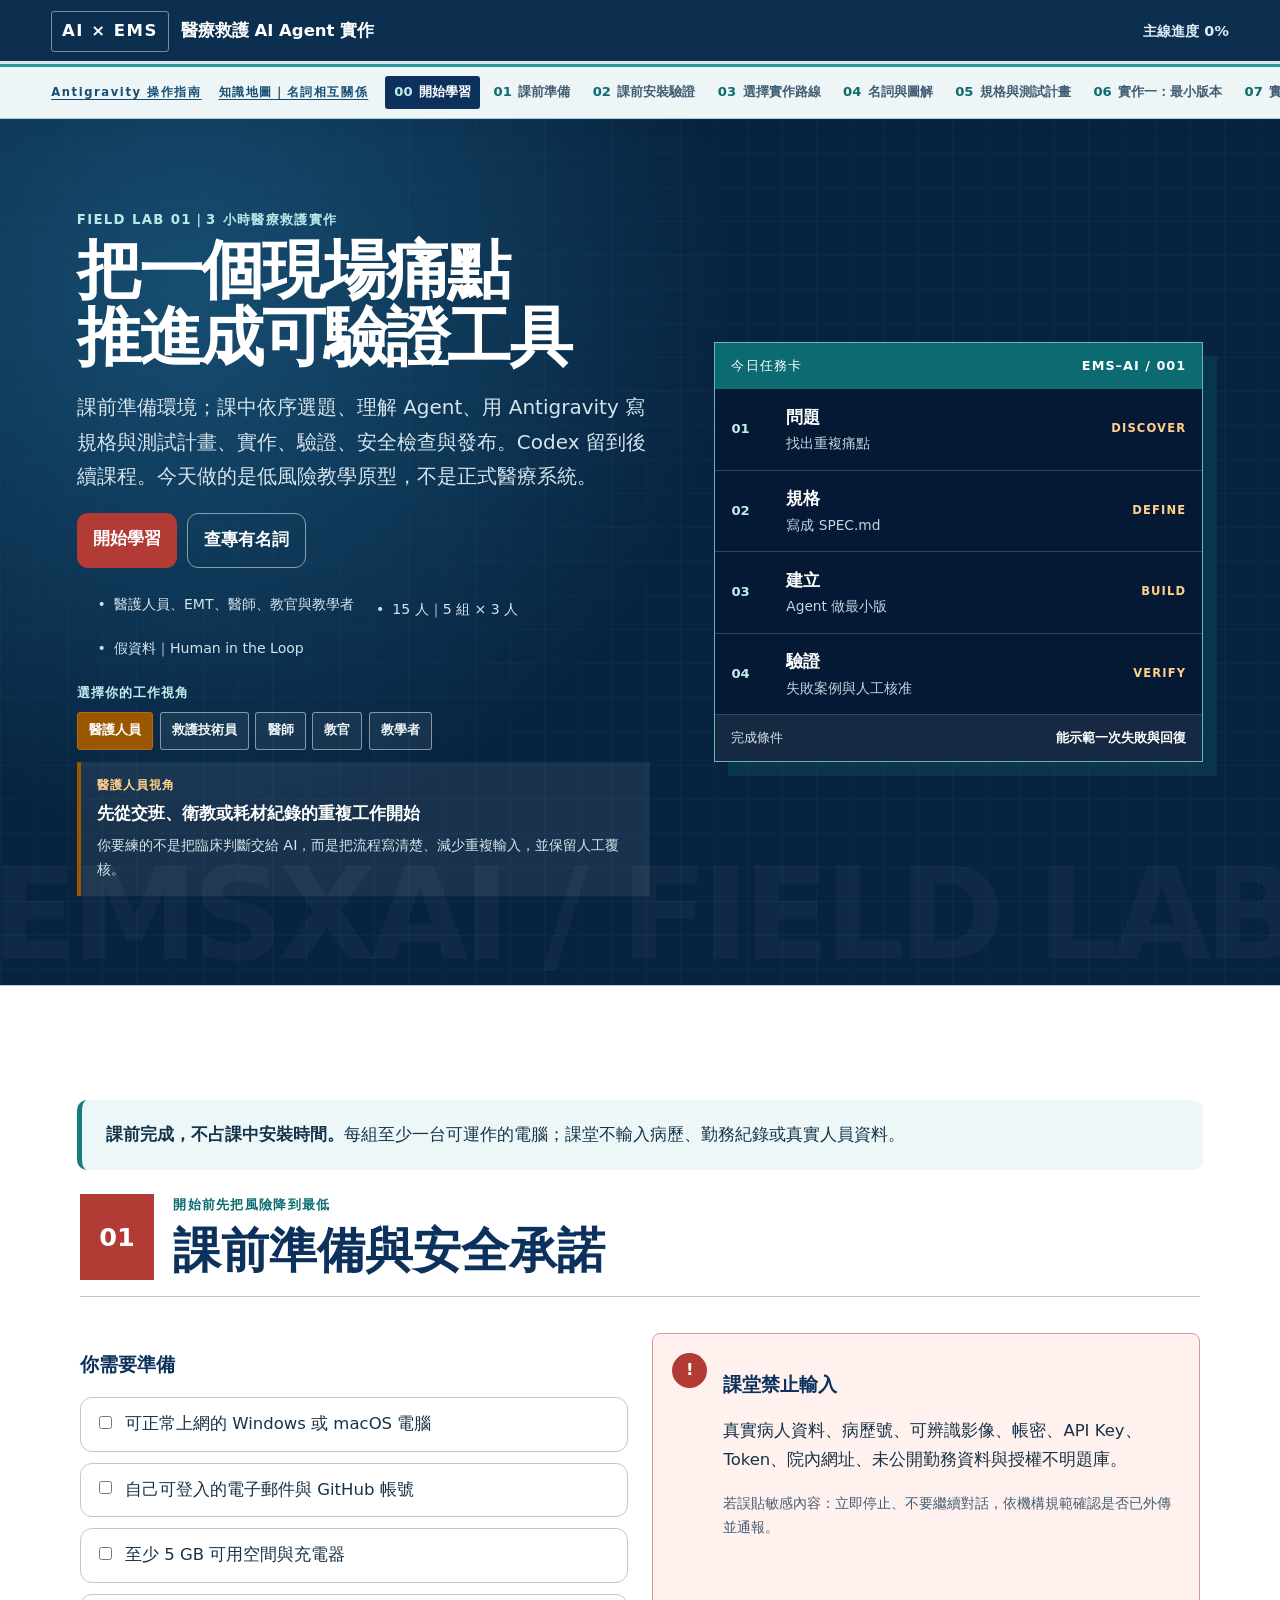
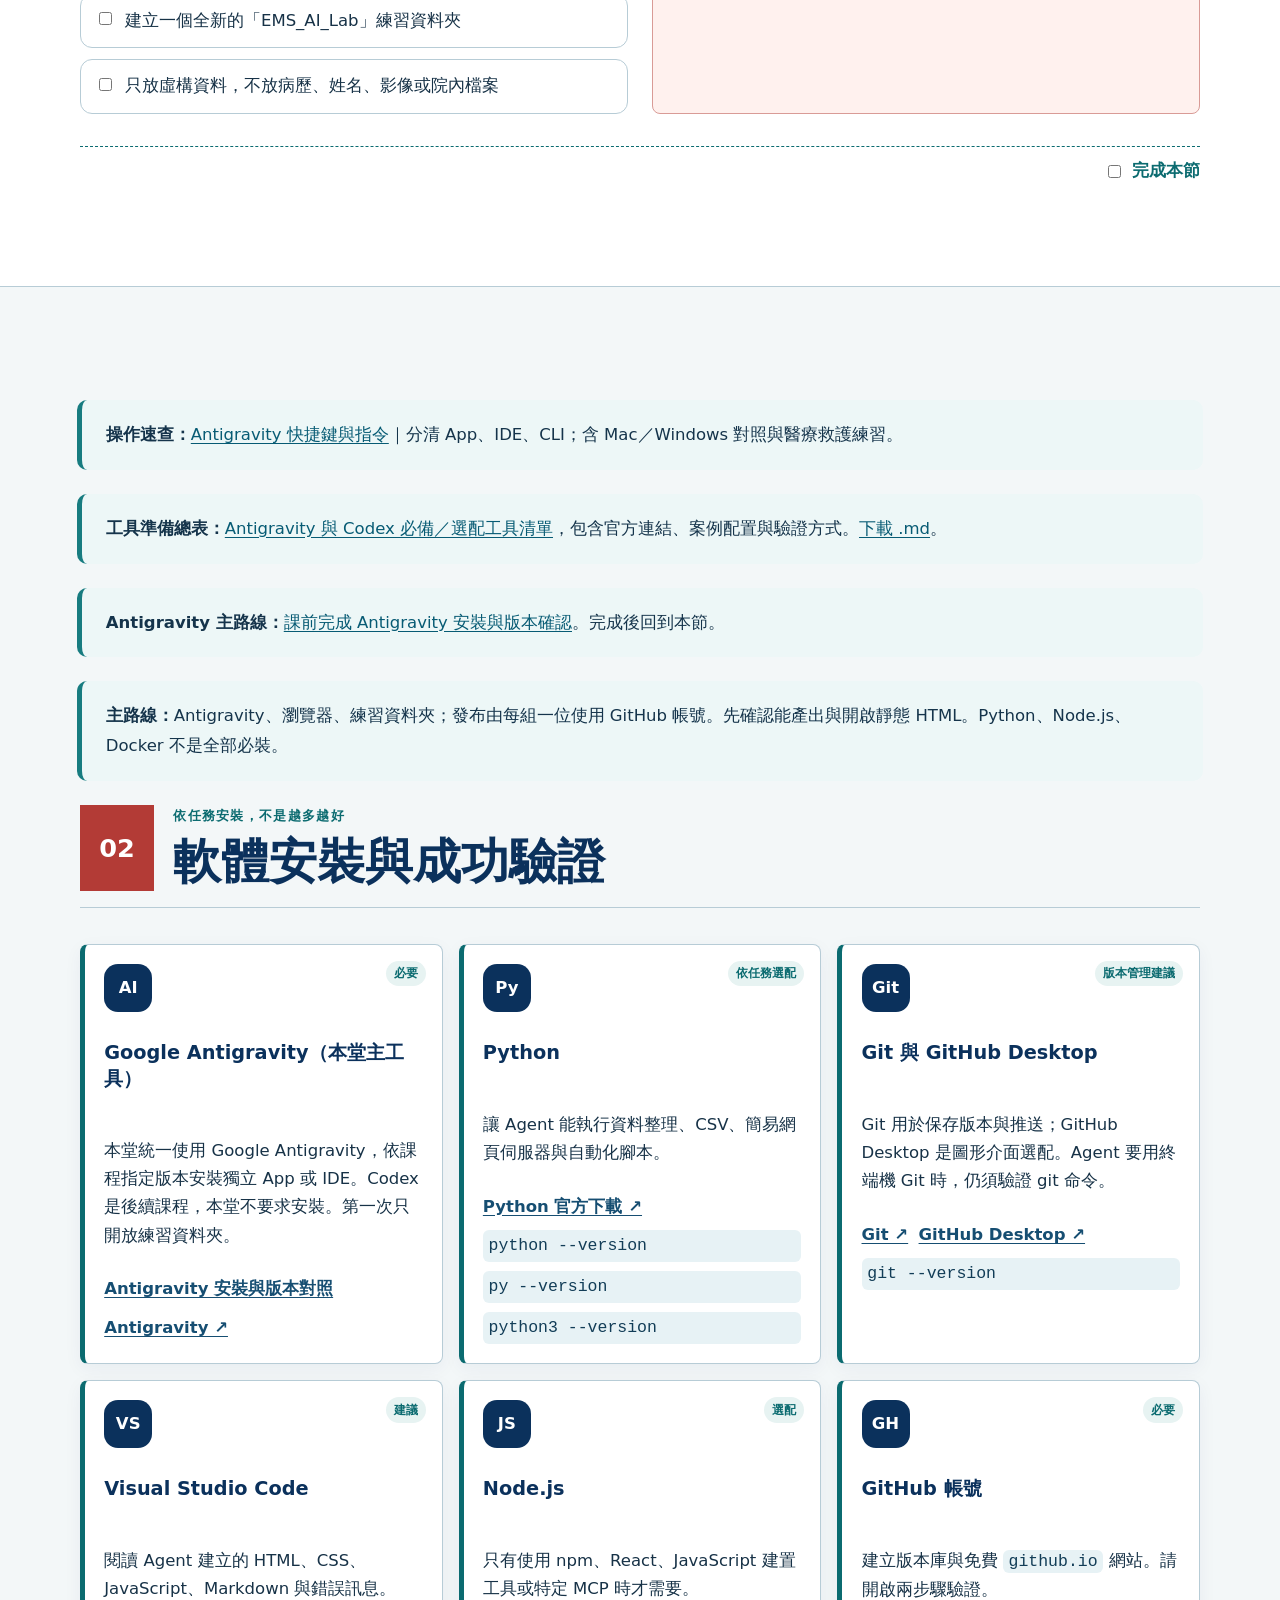
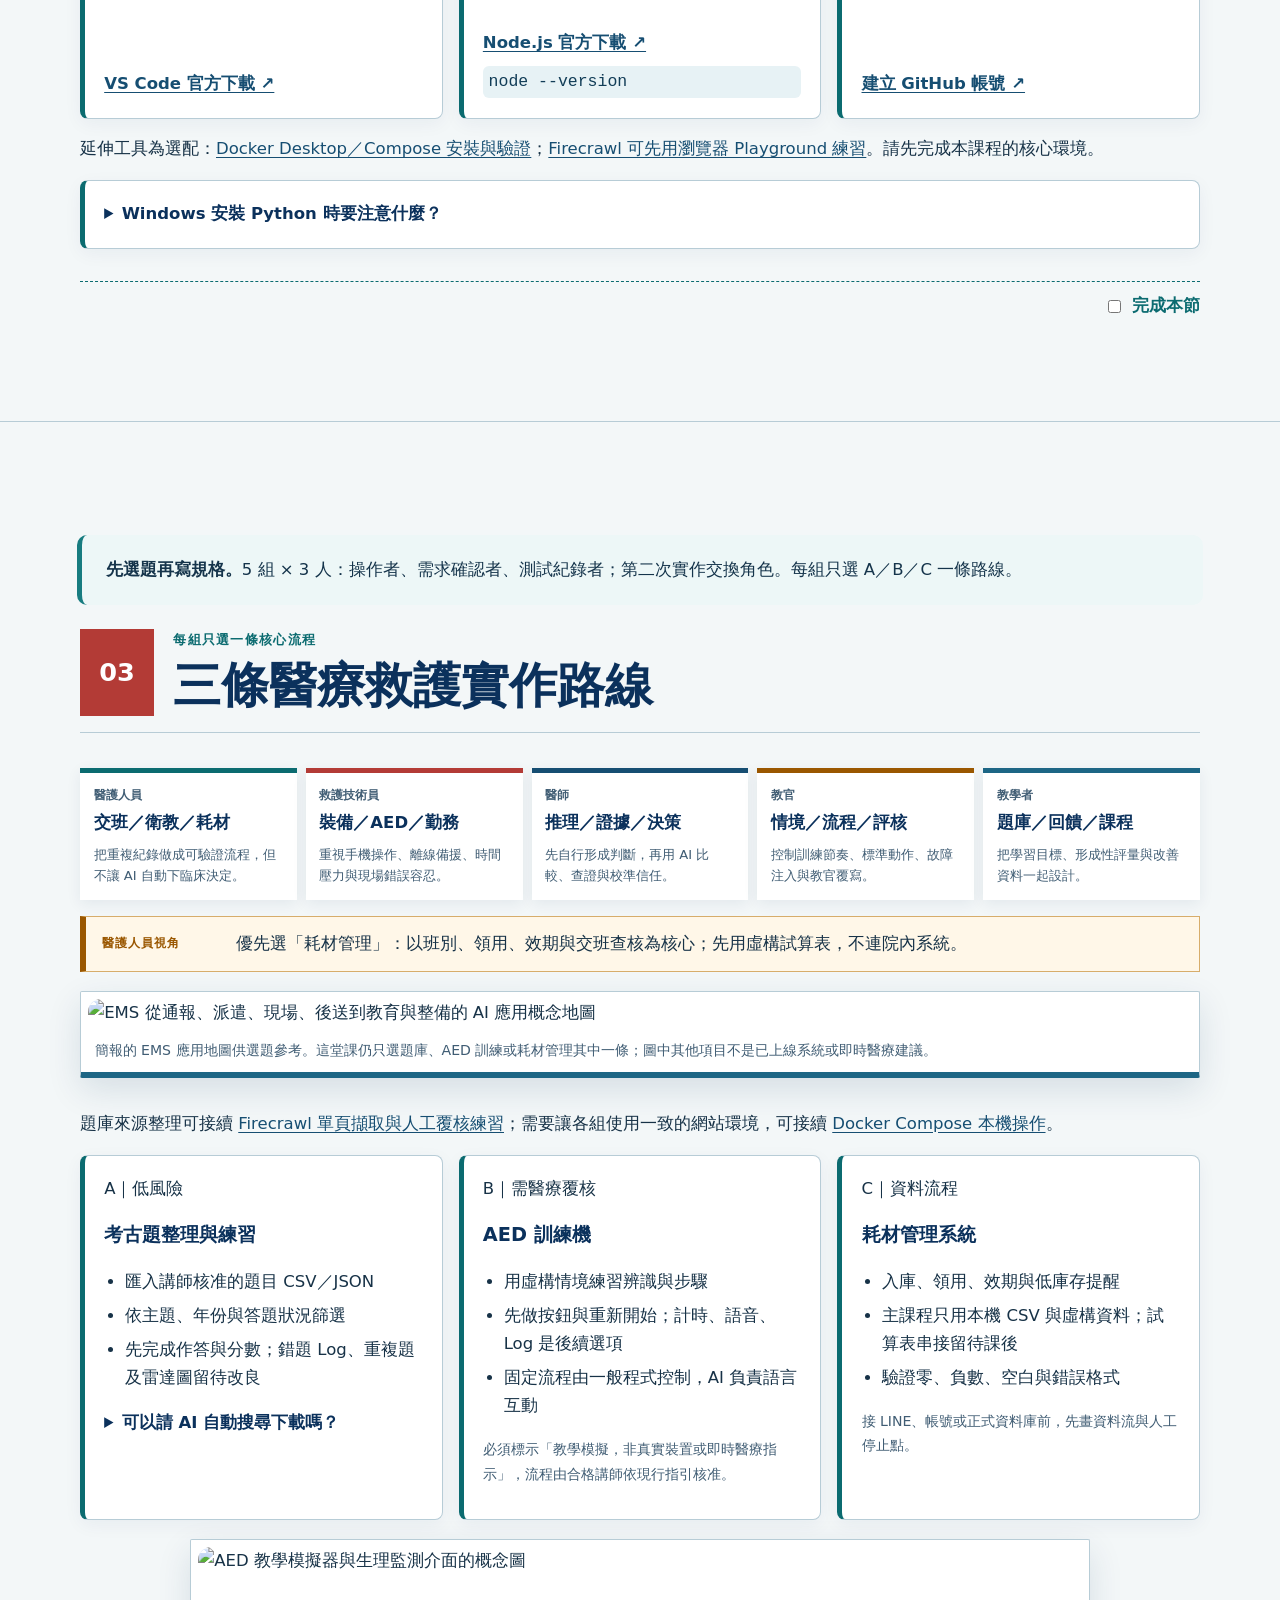
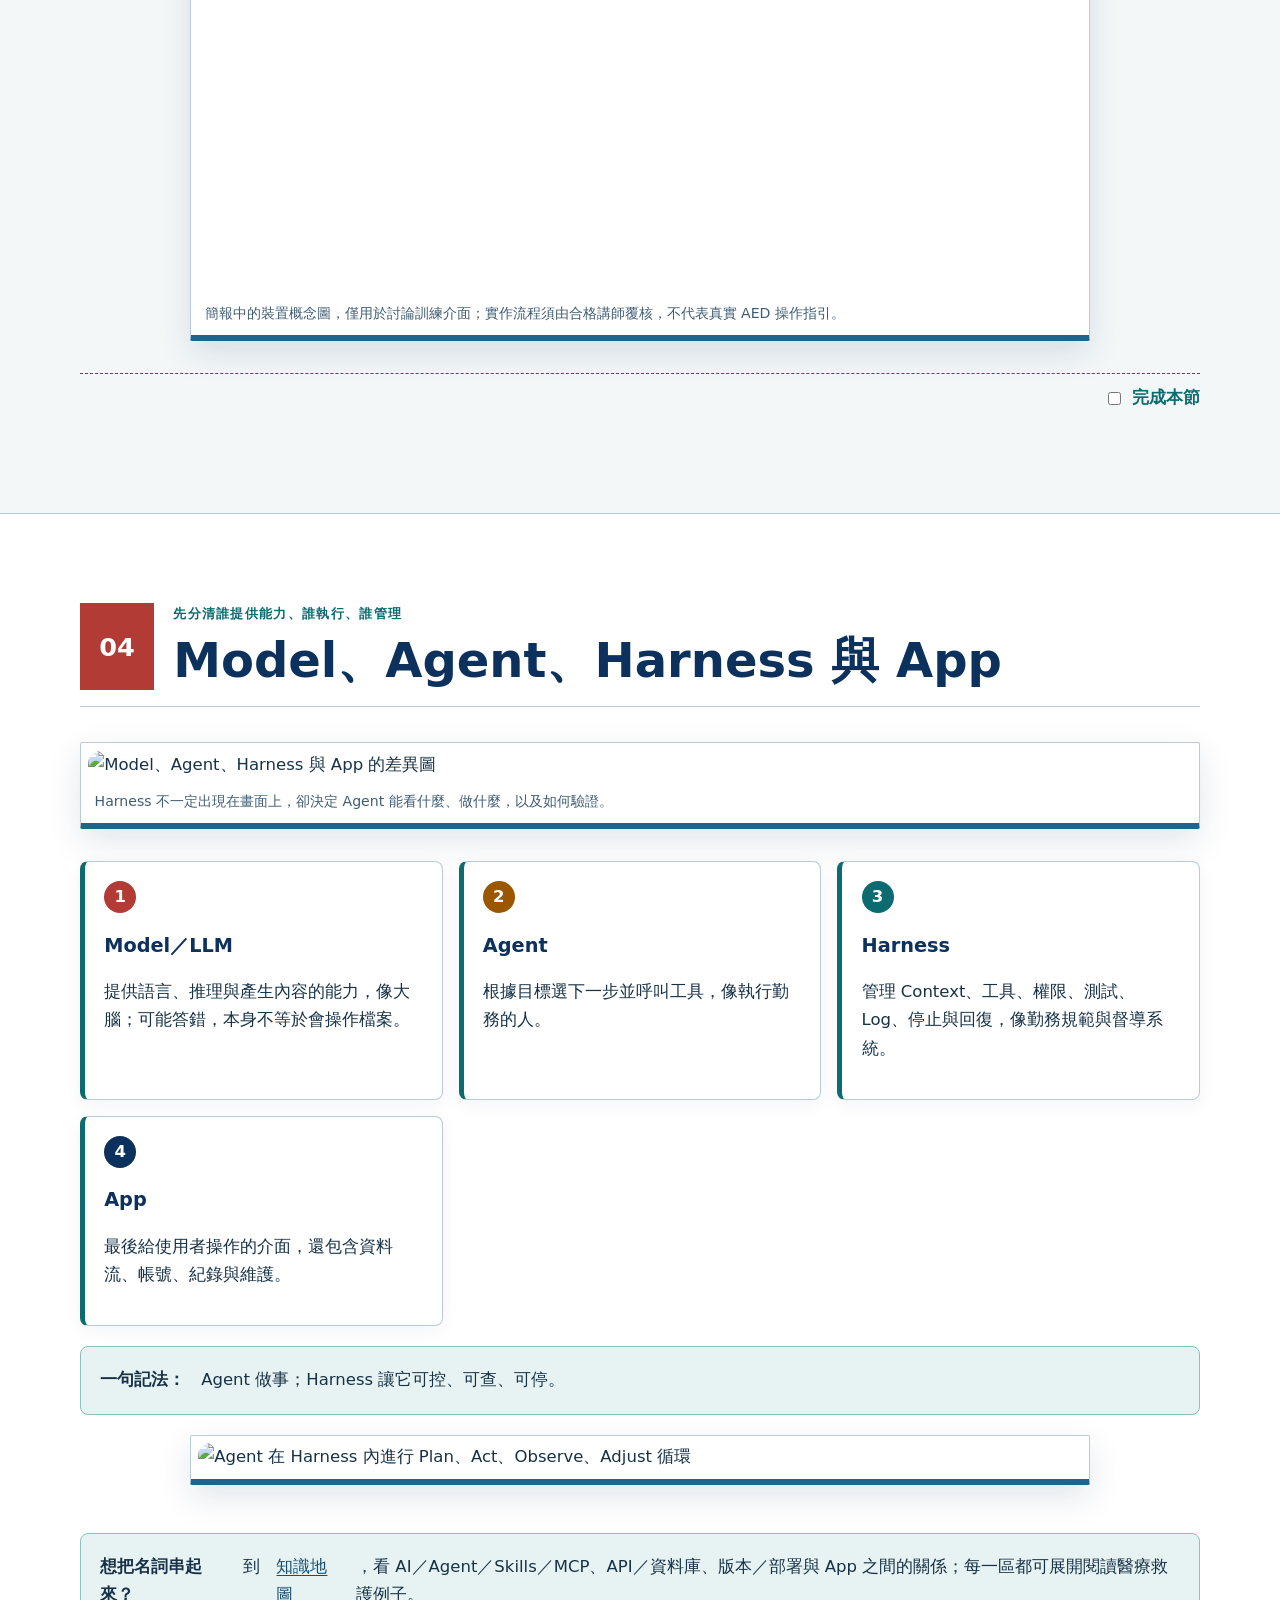
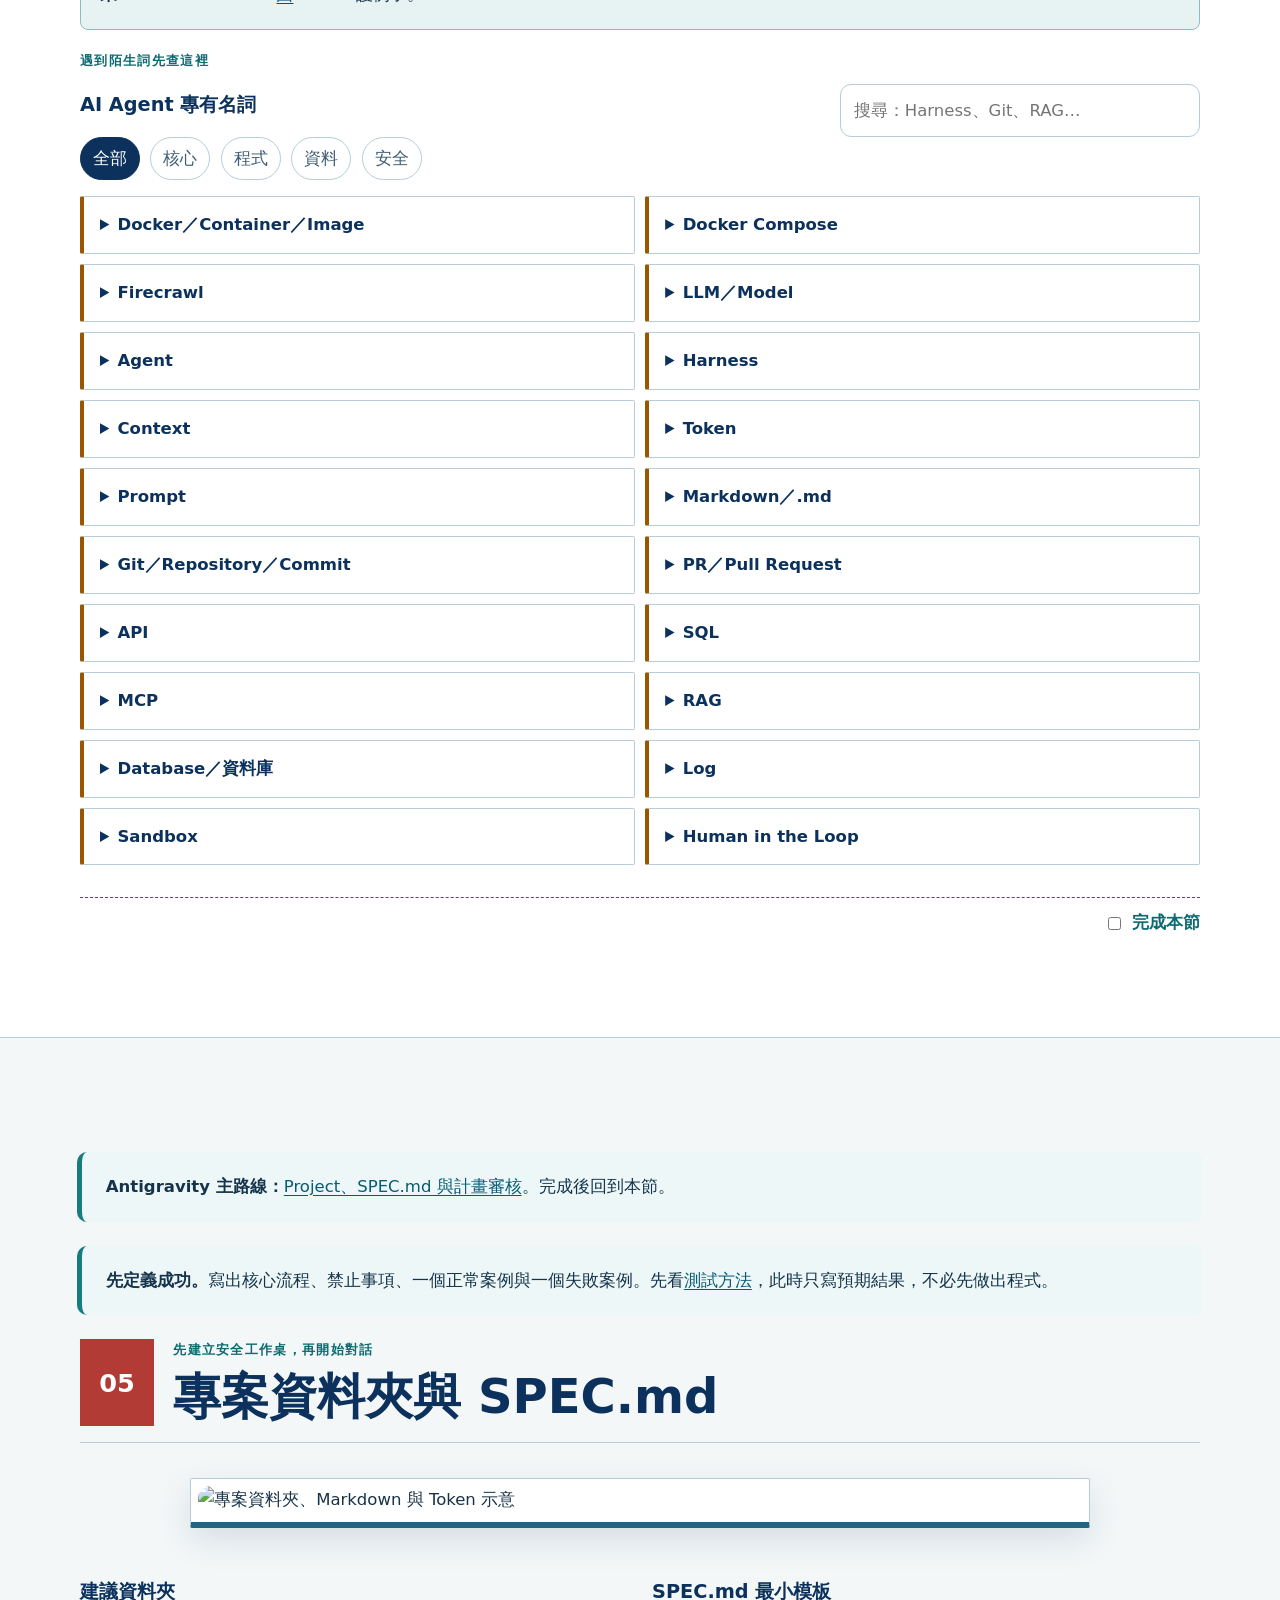
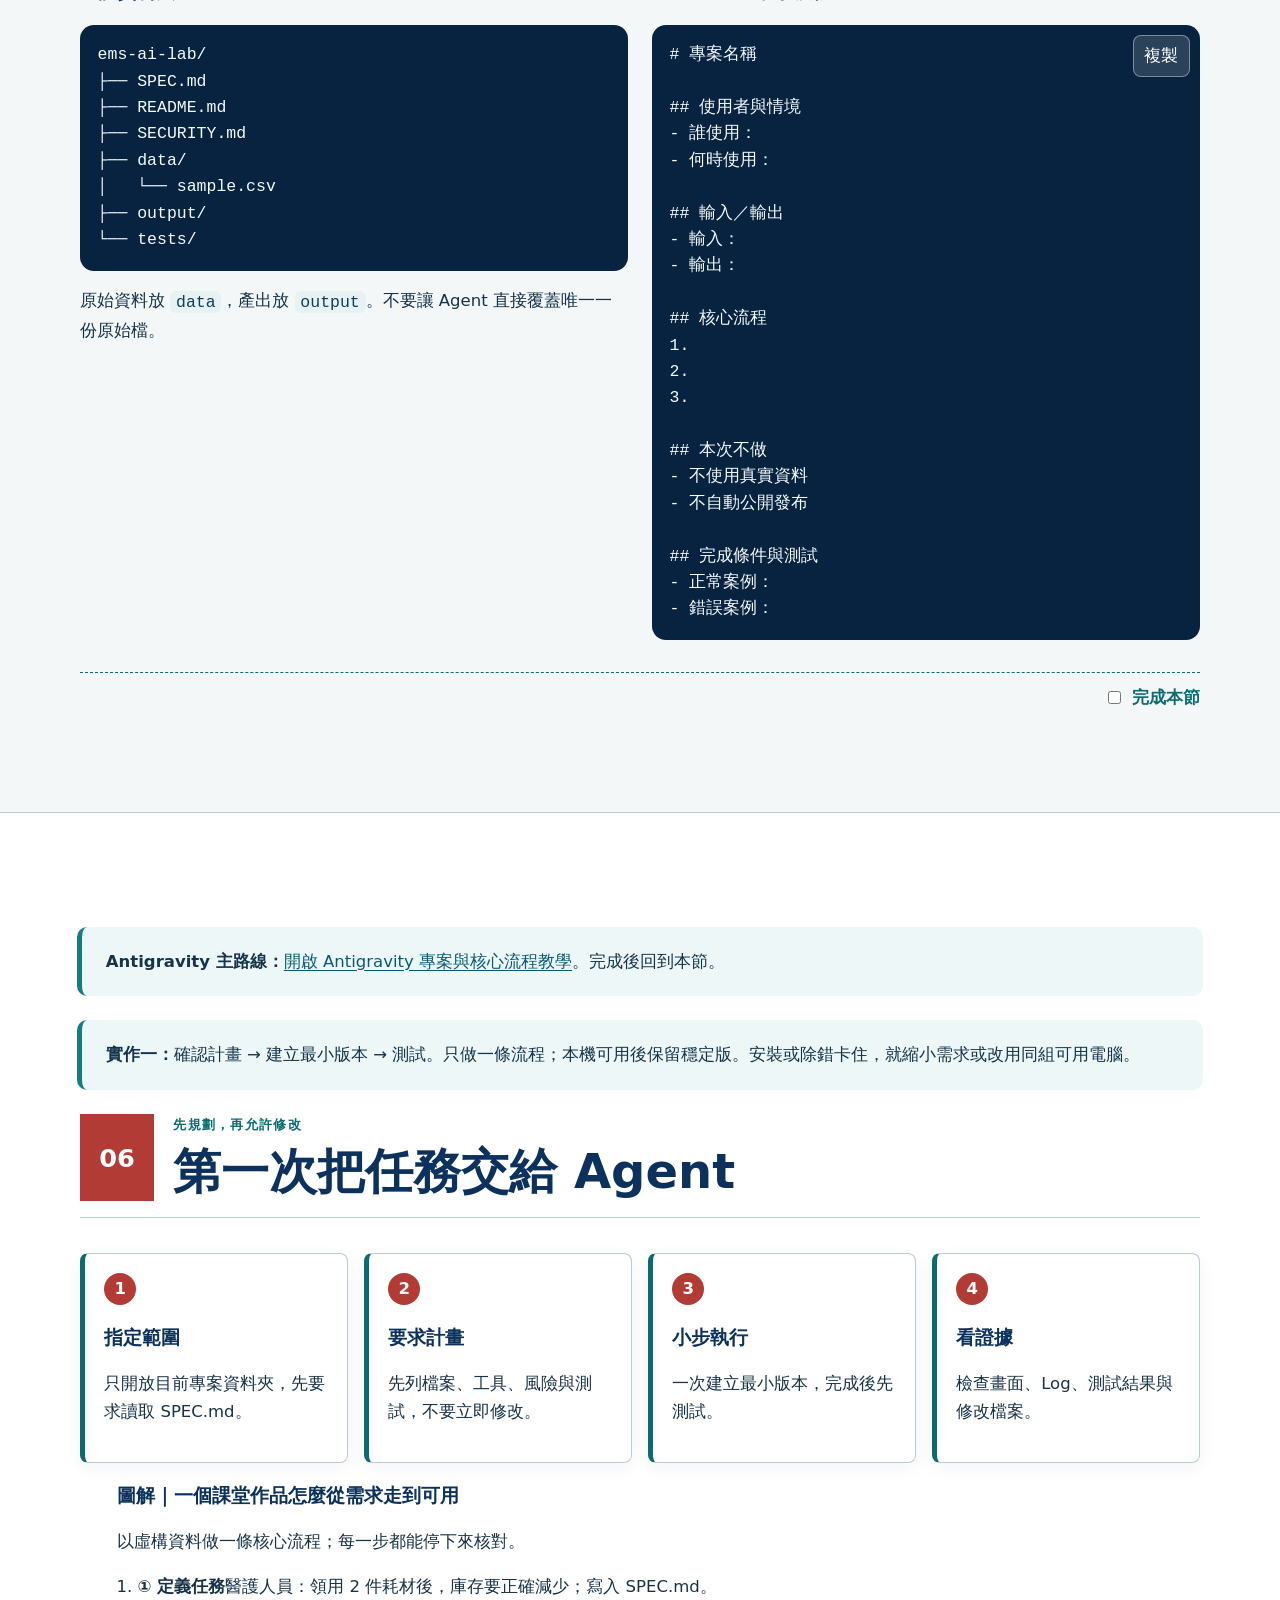
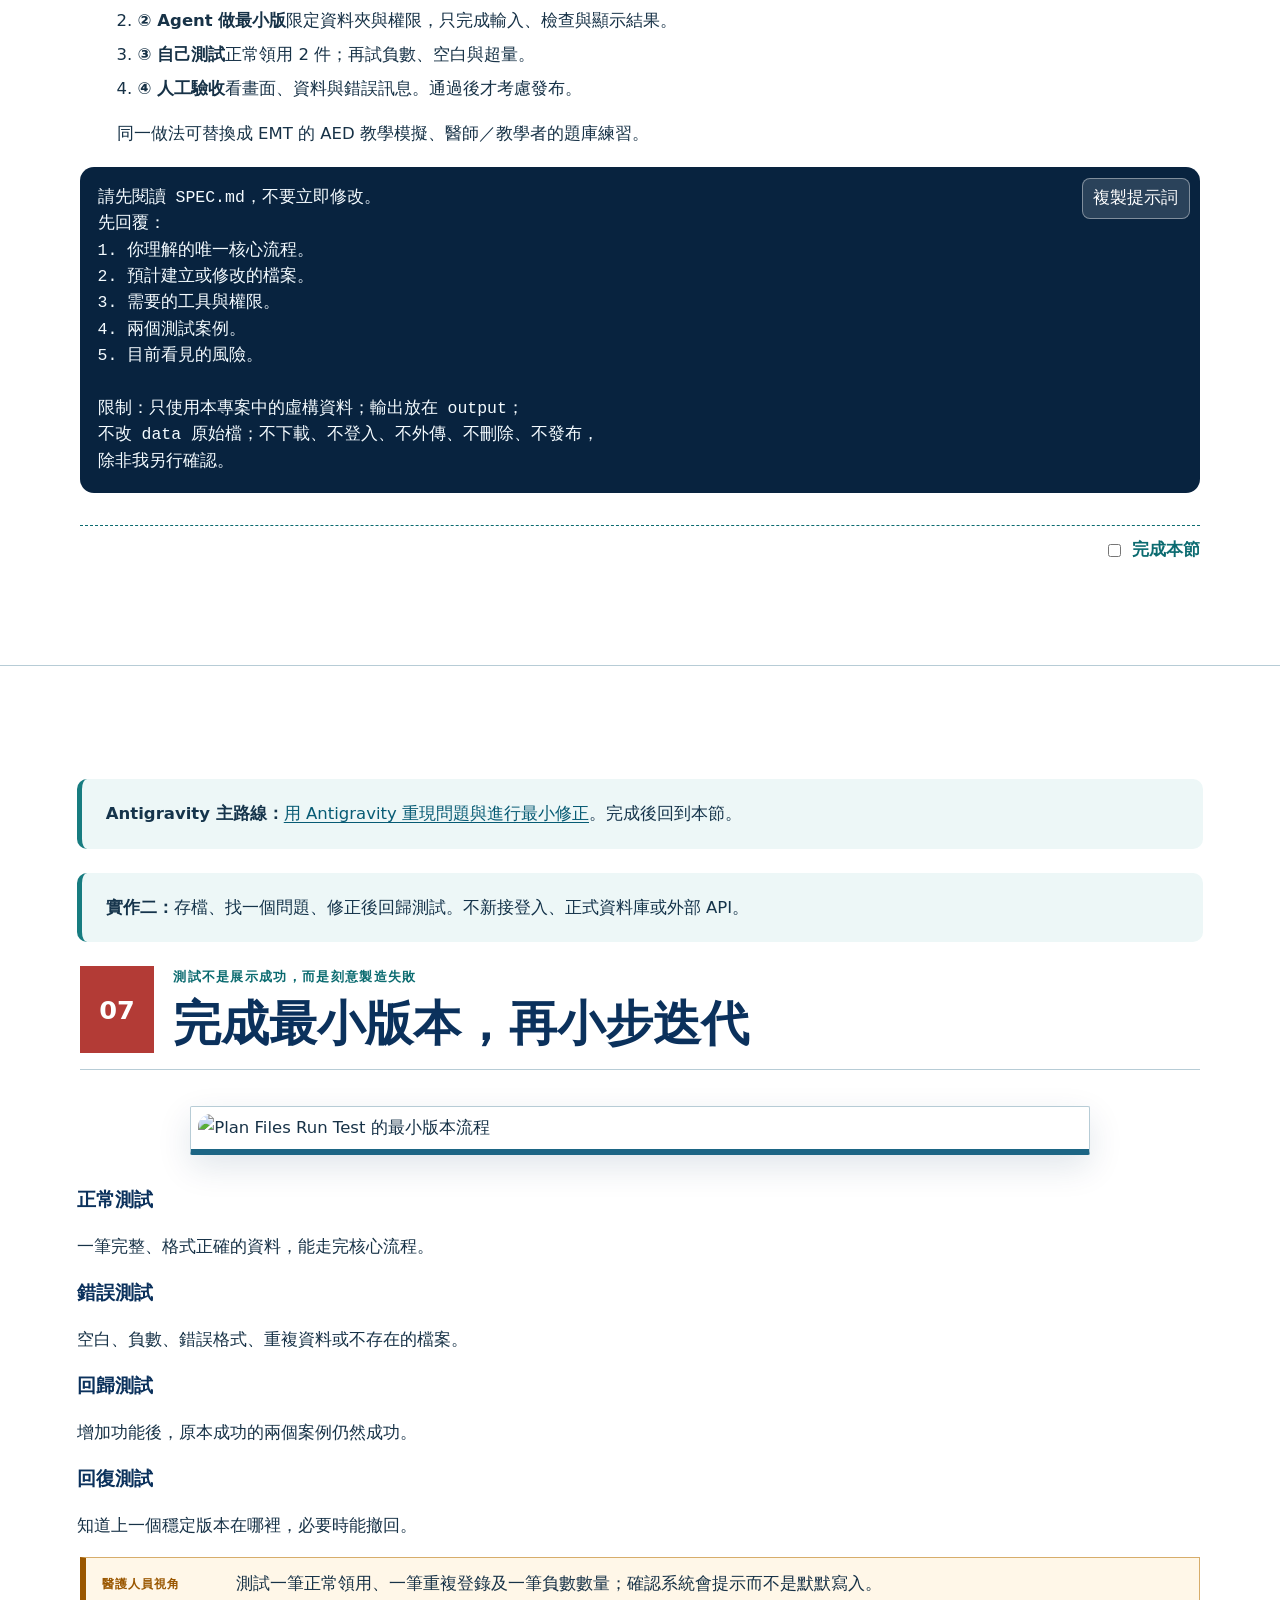
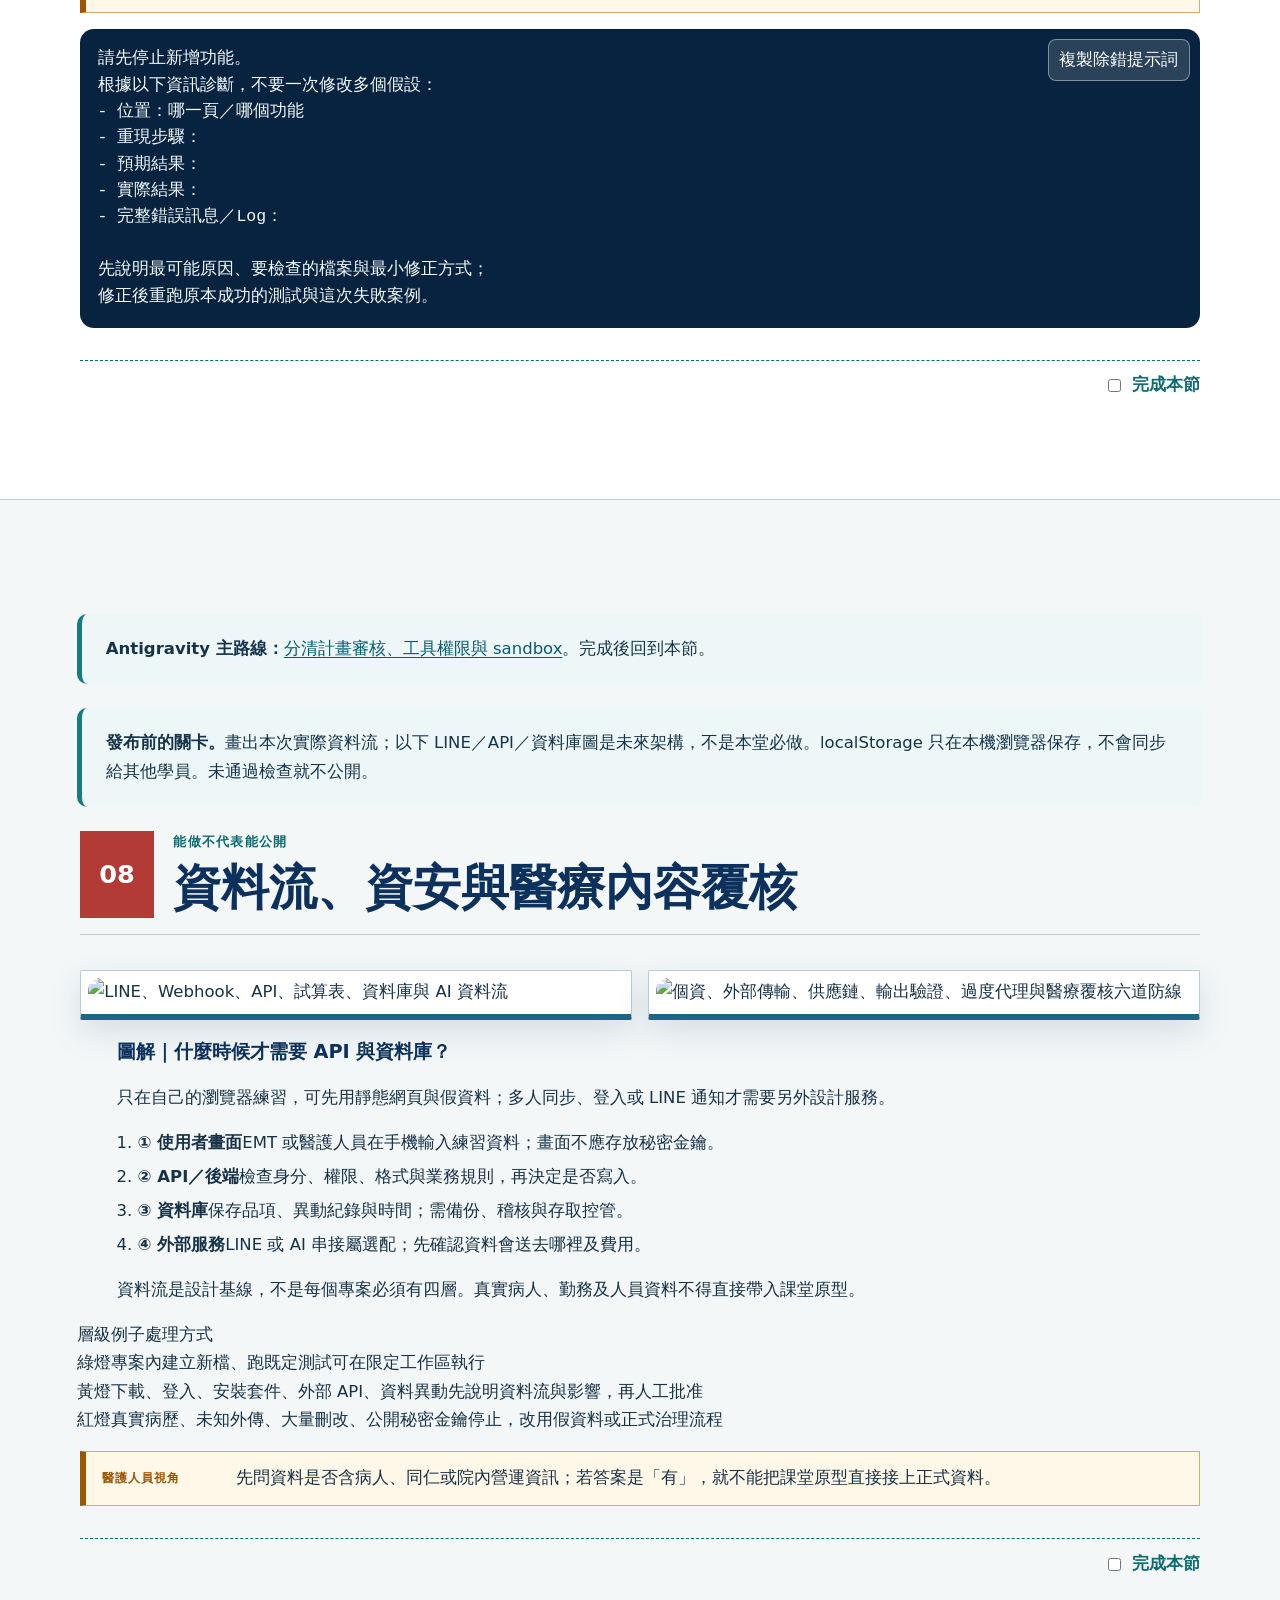
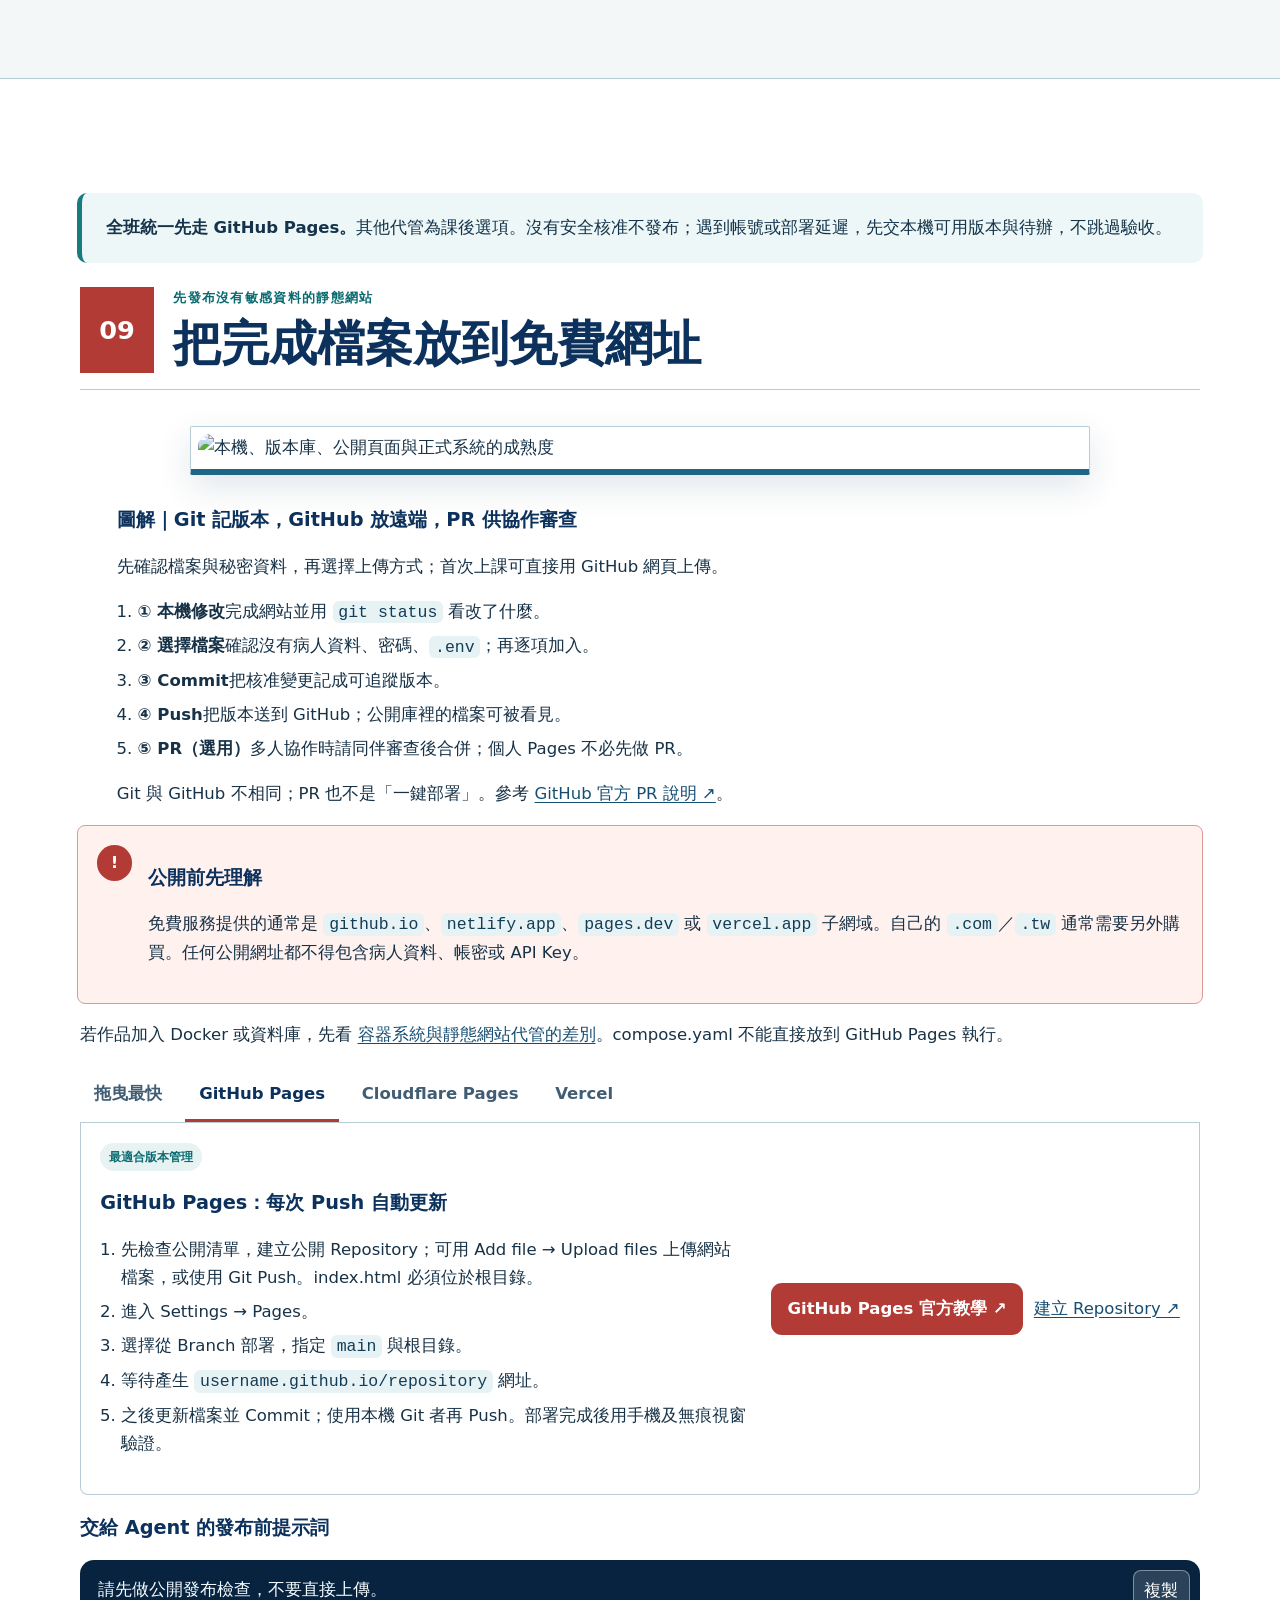
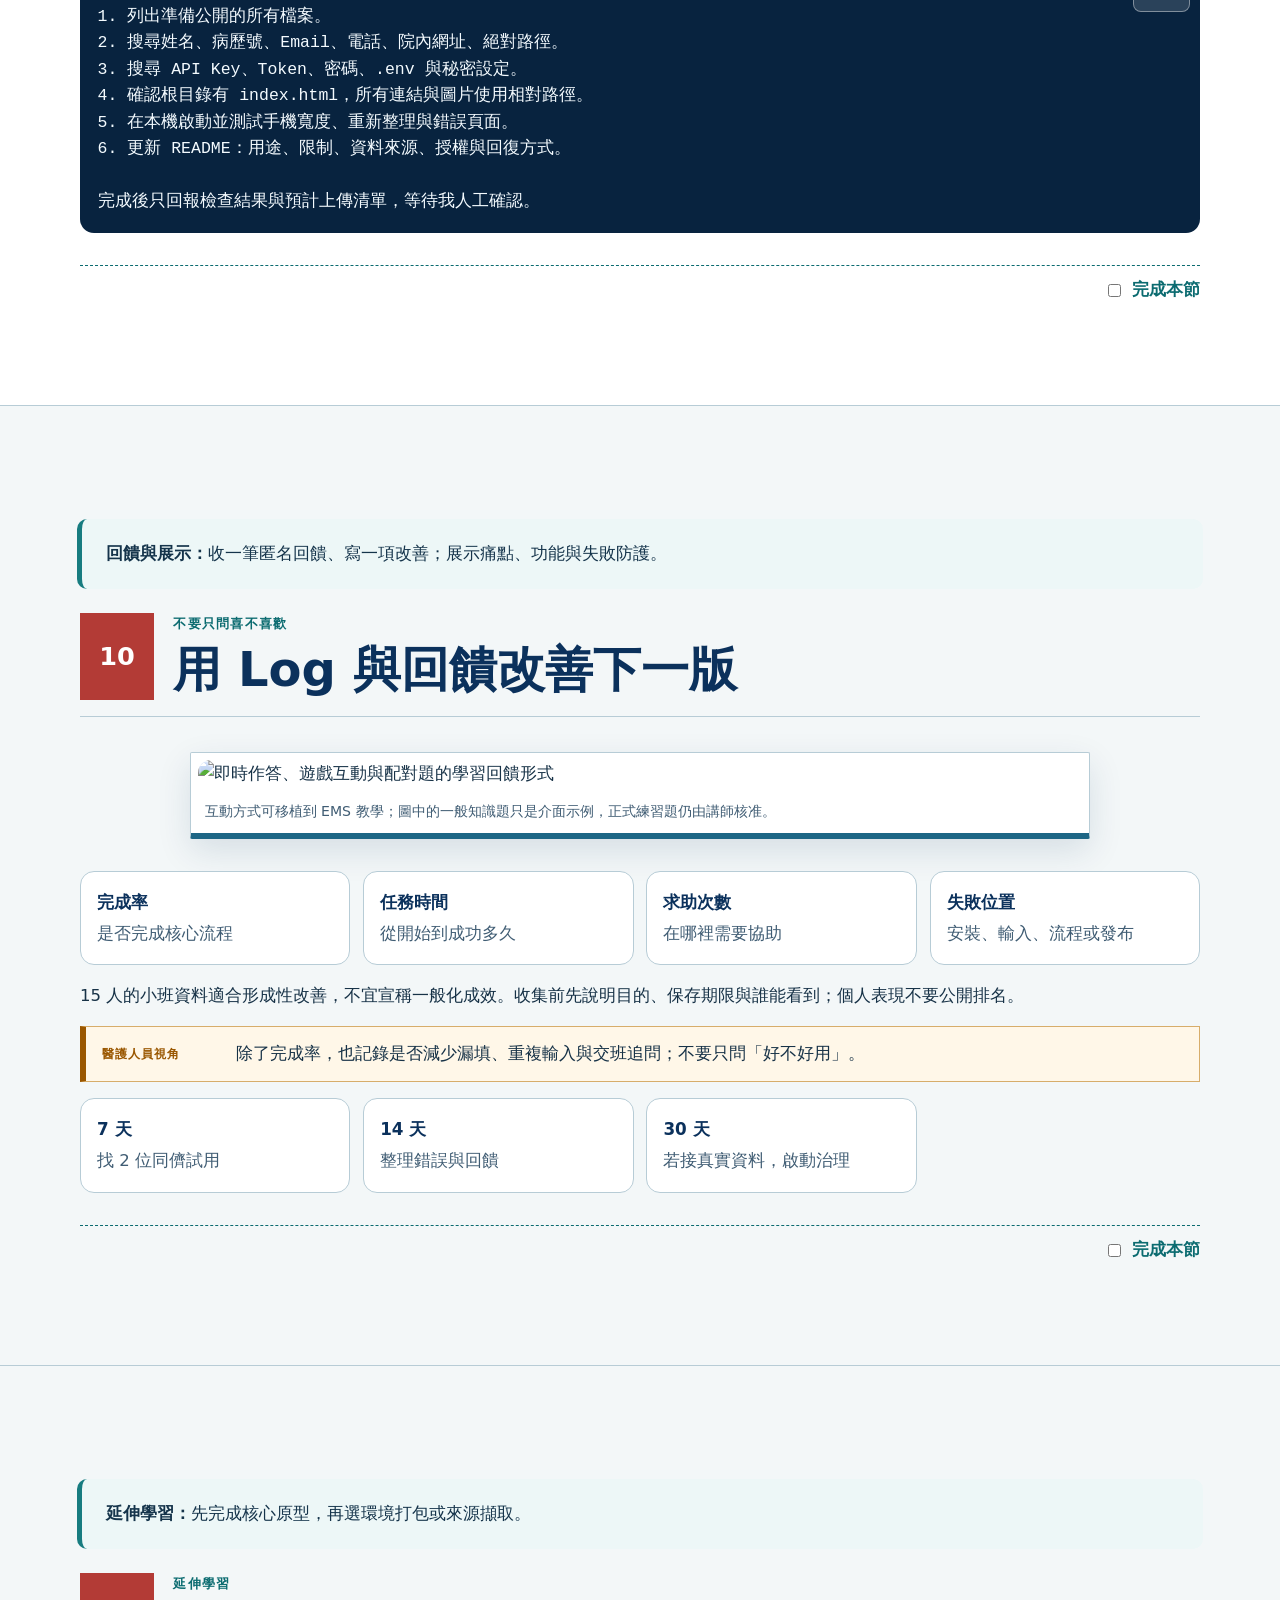
==== index.html @ 5b18fa99 "Publish student website pages" ====
<!doctype html>
<html lang="zh-Hant">
<head>
  <meta charset="utf-8">
  <meta name="viewport" content="width=device-width, initial-scale=1">
  <meta name="description" content="給醫師、醫護人員與 EMT 的 AI Agent 程式實作循序教材。">
  <title>EMS × AI｜AI Agent 程式實作學習站</title>
  <link rel="icon" href="data:image/svg+xml,%3Csvg xmlns='http://www.w3.org/2000/svg' viewBox='0 0 64 64'%3E%3Crect width='64' height='64' rx='14' fill='%230b2a5b'/%3E%3Cpath d='M28 12h8v16h16v8H36v16h-8V36H12v-8h16z' fill='%2325a6a6'/%3E%3C/svg%3E">
  <link rel="stylesheet" href="styles.css">
  <link rel="stylesheet" href="assets/learning-diagrams.css">
  <script defer src="app.js"></script>
</head>
<body>
  <a class="skip-link" href="#main">跳到主要內容</a>

  <header class="site-header">
    <a class="brand" href="#top" aria-label="回到首頁">
      <span class="brand-mark">AI × EMS</span>
      <span>醫療救護 AI Agent 實作</span>
    </a>
    <div class="header-actions">
      <span class="progress-label" id="progressLabel">進度 0%</span>
      <button class="menu-button" id="menuButton" type="button" aria-expanded="false" aria-controls="courseNav">章節</button>
    </div>
    <div class="progress-track" aria-hidden="true"><span id="progressBar"></span></div>
  </header>

  <div class="page-shell" id="top">
    <aside class="course-nav" id="courseNav" aria-label="課程章節">
      <p class="nav-title"><a href="antigravity.html">Antigravity 操作指南</a></p>
      <p class="nav-title"><a href="knowledge-map.html">知識地圖｜名詞相互關係</a></p>
      <nav>
        <a href="#start"><span>00</span>開始學習</a>
        <a href="#prepare"><span>01</span>課前準備</a>
        <a href="#install"><span>02</span>課前安裝驗證</a>
        <a href="#projects"><span>03</span>選擇實作路線</a>
        <a href="#mental-model"><span>04</span>名詞與圖解</a>
        <a href="#workspace"><span>05</span>規格與測試計畫</a>
        <a href="#first-run"><span>06</span>實作一：最小版本</a>
        <a href="#test"><span>07</span>實作二：測試改良</a>
        <a href="#security"><span>08</span>資料與公開前檢查</a>
        <a href="#publish"><span>09</span>發布與手機驗收</a>
        <a href="#feedback"><span>10</span>回饋與成果展示</a>
        <a href="#tool-extension"><span>11</span>課後：Docker／擷取</a>
        <a href="#extensions"><span>12</span>課後：臨床教育</a>
        <a href="#faq"><span>13</span>FAQ 與資源</a>
      </nav>
      <div class="nav-note">
        <strong>課堂安全線</strong>
        <span>只用虛構資料；下載、登入、外傳、刪除與發布前先確認。</span>
      </div>
    </aside>

    <main id="main">
      <section class="hero section" id="start">
        <div class="hero-copy">
          <p class="eyebrow">FIELD LAB 01｜3 小時醫療救護實作</p>
          <h1>把一個現場痛點<br>推進成可驗證工具</h1>
          <p class="lead">課前準備環境；課中依序選題、理解 Agent、用 Antigravity 寫規格與測試計畫、實作、驗證、安全檢查與發布。Codex 留到後續課程。今天做的是低風險教學原型，不是正式醫療系統。</p>
          <div class="hero-actions">
            <a class="primary-button" href="#prepare">開始學習</a>
            <a class="secondary-button" href="#glossary">查專有名詞</a>
          </div>
          <ul class="hero-meta" aria-label="課程資訊">
            <li>醫護人員、EMT、醫師、教官與教學者</li>
            <li>15 人｜5 組 × 3 人</li>
            <li>假資料｜Human in the Loop</li>
          </ul>
          <div class="role-picker" aria-label="選擇課程帶入角色">
            <p>選擇你的工作視角</p>
            <div class="role-buttons" role="group">
              <button class="role-button active" type="button" data-role="care">醫護人員</button>
              <button class="role-button" type="button" data-role="emt">救護技術員</button>
              <button class="role-button" type="button" data-role="doctor">醫師</button>
              <button class="role-button" type="button" data-role="instructor">教官</button>
              <button class="role-button" type="button" data-role="educator">教學者</button>
            </div>
          </div>
          <aside class="role-brief" aria-live="polite">
            <span data-role-slot="label">醫護人員視角</span>
            <strong data-role-slot="headline">先從交班、衛教或耗材紀錄的重複工作開始</strong>
            <p data-role-slot="summary">你要練的不是把臨床判斷交給 AI，而是把流程寫清楚、減少重複輸入，並保留人工覆核。</p>
          </aside>
        </div>
        <div class="hero-visual mission-board" aria-label="課程任務看板">
          <div class="board-head"><span>今日任務卡</span><strong>EMS–AI / 001</strong></div>
          <div class="board-row"><b>01</b><span><strong>問題</strong><small>找出重複痛點</small></span><i>DISCOVER</i></div>
          <div class="board-row"><b>02</b><span><strong>規格</strong><small>寫成 SPEC.md</small></span><i>DEFINE</i></div>
          <div class="board-row"><b>03</b><span><strong>建立</strong><small>Agent 做最小版</small></span><i>BUILD</i></div>
          <div class="board-row"><b>04</b><span><strong>驗證</strong><small>失敗案例與人工核准</small></span><i>VERIFY</i></div>
          <div class="board-foot"><span>完成條件</span><strong>能示範一次失敗與回復</strong></div>
        </div>
      </section>

<section class="section" id="prepare">
<aside class="learning-gate"><strong>課前完成，不占課中安裝時間。</strong>每組至少一台可運作的電腦；課堂不輸入病歷、勤務紀錄或真實人員資料。</aside>
        <div class="section-heading">
          <span class="section-number">01</span>
          <div><p class="eyebrow">開始前先把風險降到最低</p><h2>課前準備與安全承諾</h2></div>
        </div>
        <div class="two-column">
          <div>
            <h3>你需要準備</h3>
            <div class="checklist" data-checklist="prepare">
              <label><input type="checkbox" data-progress> 可正常上網的 Windows 或 macOS 電腦</label>
              <label><input type="checkbox" data-progress> 自己可登入的電子郵件與 GitHub 帳號</label>
              <label><input type="checkbox" data-progress> 至少 5 GB 可用空間與充電器</label>
              <label><input type="checkbox" data-progress> 建立一個全新的「EMS_AI_Lab」練習資料夾</label>
              <label><input type="checkbox" data-progress> 只放虛構資料，不放病歷、姓名、影像或院內檔案</label>
            </div>
          </div>
          <aside class="warning-card">
            <span class="warning-icon">!</span>
            <div>
              <h3>課堂禁止輸入</h3>
              <p>真實病人資料、病歷號、可辨識影像、帳密、API Key、Token、院內網址、未公開勤務資料與授權不明題庫。</p>
              <p class="mini">若誤貼敏感內容：立即停止、不要繼續對話，依機構規範確認是否已外傳並通報。</p>
            </div>
          </aside>
        </div>
      </section>

      <section class="section alt" id="install"><aside class="learning-gate"><strong>操作速查：</strong><a href="antigravity-shortcuts.html">Antigravity 快捷鍵與指令</a>｜分清 App、IDE、CLI；含 Mac／Windows 對照與醫療救護練習。</aside><aside class="learning-gate"><strong>工具準備總表：</strong><a href="tools-checklist.html">Antigravity 與 Codex 必備／選配工具清單</a>，包含官方連結、案例配置與驗證方式。<a href="downloads/Antigravity與Codex_工具安裝清單_20260924_1749.md" download>下載 .md</a>。</aside><aside class="learning-gate"><strong>Antigravity 主路線：</strong><a href="antigravity.html#ag-1">課前完成 Antigravity 安裝與版本確認</a>。完成後回到本節。</aside>
<aside class="learning-gate"><strong>主路線：</strong>Antigravity、瀏覽器、練習資料夾；發布由每組一位使用 GitHub 帳號。先確認能產出與開啟靜態 HTML。Python、Node.js、Docker 不是全部必裝。</aside>
        <div class="section-heading">
          <span class="section-number">02</span>
          <div><p class="eyebrow">依任務安裝，不是越多越好</p><h2>軟體安裝與成功驗證</h2></div>
        </div>

        <div class="install-grid">
          <article class="install-card required">
            <span class="status-chip">必要</span><div class="tool-icon">AI</div>
            <h3>Google Antigravity（本堂主工具）</h3>
            <p>本堂統一使用 Google Antigravity，依課程指定版本安裝獨立 App 或 IDE。Codex 是後續課程，本堂不要求安裝。第一次只開放練習資料夾。</p>
            <div class="link-row"><a href="antigravity.html#ag-1">Antigravity 安裝與版本對照</a><a href="https://antigravity.google/download" target="_blank" rel="noopener">Antigravity ↗</a></div>
          </article>
          <article class="install-card required">
            <span class="status-chip">依任務選配</span><div class="tool-icon">Py</div>
            <h3>Python</h3>
            <p>讓 Agent 能執行資料整理、CSV、簡易網頁伺服器與自動化腳本。</p>
            <a href="https://www.python.org/downloads/" target="_blank" rel="noopener">Python 官方下載 ↗</a>
            <code>python --version</code><code>py --version</code><code>python3 --version</code>
          </article>
          <article class="install-card required">
            <span class="status-chip">版本管理建議</span><div class="tool-icon">Git</div>
            <h3>Git 與 GitHub Desktop</h3>
            <p>Git 用於保存版本與推送；GitHub Desktop 是圖形介面選配。Agent 要用終端機 Git 時，仍須驗證 git 命令。</p>
            <div class="link-row"><a href="https://git-scm.com/downloads" target="_blank" rel="noopener">Git ↗</a><a href="https://desktop.github.com/download/" target="_blank" rel="noopener">GitHub Desktop ↗</a></div>
            <code>git --version</code>
          </article>
          <article class="install-card recommended">
            <span class="status-chip">建議</span><div class="tool-icon">VS</div>
            <h3>Visual Studio Code</h3>
            <p>閱讀 Agent 建立的 HTML、CSS、JavaScript、Markdown 與錯誤訊息。</p>
            <a href="https://code.visualstudio.com/download" target="_blank" rel="noopener">VS Code 官方下載 ↗</a>
          </article>
          <article class="install-card optional">
            <span class="status-chip">選配</span><div class="tool-icon">JS</div>
            <h3>Node.js</h3>
            <p>只有使用 npm、React、JavaScript 建置工具或特定 MCP 時才需要。</p>
            <a href="https://nodejs.org/en/download/" target="_blank" rel="noopener">Node.js 官方下載 ↗</a><code>node --version</code>
          </article>
          <article class="install-card required">
            <span class="status-chip">必要</span><div class="tool-icon">GH</div>
            <h3>GitHub 帳號</h3>
            <p>建立版本庫與免費 <code>github.io</code> 網站。請開啟兩步驟驗證。</p>
            <a href="https://github.com/signup" target="_blank" rel="noopener">建立 GitHub 帳號 ↗</a>
          </article>
        </div>

        <p>延伸工具為選配：<a href="docker-compose-firecrawl.html#unit-3">Docker Desktop／Compose 安裝與驗證</a>；<a href="docker-compose-firecrawl.html#unit-4">Firecrawl 可先用瀏覽器 Playground 練習</a>。請先完成本課程的核心環境。</p>
        <details class="detail-box">
          <summary>Windows 安裝 Python 時要注意什麼？</summary>
          <p>依官方安裝程式指示安裝；若畫面提供「Add python.exe to PATH」，請勾選。完成後關閉並重新開啟命令提示字元，再輸入 <code>python --version</code> 或 <code>py --version</code>。macOS 常使用 <code>python3 --version</code>。</p>
        </details>
      </section>

      <section class="section alt" id="projects">
<aside class="learning-gate"><strong>先選題再寫規格。</strong>5 組 × 3 人：操作者、需求確認者、測試紀錄者；第二次實作交換角色。每組只選 A／B／C 一條路線。</aside>
        <div class="section-heading"><span class="section-number">03</span><div><p class="eyebrow">每組只選一條核心流程</p><h2>三條醫療救護實作路線</h2></div></div>
        <div class="role-map" aria-label="五種角色的課程帶入案例">
          <article><span>醫護人員</span><strong>交班／衛教／耗材</strong><p>把重複紀錄做成可驗證流程，但不讓 AI 自動下臨床決定。</p></article>
          <article><span>救護技術員</span><strong>裝備／AED／勤務</strong><p>重視手機操作、離線備援、時間壓力與現場錯誤容忍。</p></article>
          <article><span>醫師</span><strong>推理／證據／決策</strong><p>先自行形成判斷，再用 AI 比較、查證與校準信任。</p></article>
          <article><span>教官</span><strong>情境／流程／評核</strong><p>控制訓練節奏、標準動作、故障注入與教官覆寫。</p></article>
          <article><span>教學者</span><strong>題庫／回饋／課程</strong><p>把學習目標、形成性評量與改善資料一起設計。</p></article>
        </div>
        <aside class="role-lens"><span data-role-slot="label">醫護人員視角</span><p data-role-slot="project">優先選「耗材管理」：以班別、領用、效期與交班查核為核心；先用虛構試算表，不連院內系統。</p></aside>
        <figure class="lesson-image"><img src="assets/ppt-ems-roadmap.png" alt="EMS 從通報、派遣、現場、後送到教育與整備的 AI 應用概念地圖" loading="lazy"><figcaption>簡報的 EMS 應用地圖供選題參考。這堂課仍只選題庫、AED 訓練或耗材管理其中一條；圖中其他項目不是已上線系統或即時醫療建議。</figcaption></figure>
        <p>題庫來源整理可接續 <a href="docker-compose-firecrawl.html#unit-4">Firecrawl 單頁擷取與人工覆核練習</a>；需要讓各組使用一致的網站環境，可接續 <a href="docker-compose-firecrawl.html#unit-3">Docker Compose 本機操作</a>。</p>
        <div class="project-grid">
          <article class="project-card green">
            <span class="project-tag">A｜低風險</span><h3>考古題整理與練習</h3>
            <ul><li>匯入講師核准的題目 CSV／JSON</li><li>依主題、年份與答題狀況篩選</li><li>先完成作答與分數；錯題 Log、重複題及雷達圖留待改良</li></ul>
            <details><summary>可以請 AI 自動搜尋下載嗎？</summary><p>可以協助找候選來源，但採「官方網域白名單 → 先列清單 → 人工確認 → 才下載 → 保留來源與雜湊」流程。不得繞過登入、驗證或下載商業題庫；授權未確認前不公開。</p></details>
          </article>
          <article class="project-card orange">
            <span class="project-tag">B｜需醫療覆核</span><h3>AED 訓練機</h3>
            <ul><li>用虛構情境練習辨識與步驟</li><li>先做按鈕與重新開始；計時、語音、Log 是後續選項</li><li>固定流程由一般程式控制，AI 負責語言互動</li></ul>
            <p class="mini">必須標示「教學模擬，非真實裝置或即時醫療指示」，流程由合格講師依現行指引核准。</p>
          </article>
          <article class="project-card teal">
            <span class="project-tag">C｜資料流程</span><h3>耗材管理系統</h3>
            <ul><li>入庫、領用、效期與低庫存提醒</li><li>主課程只用本機 CSV 與虛構資料；試算表串接留待課後</li><li>驗證零、負數、空白與錯誤格式</li></ul>
            <p class="mini">接 LINE、帳號或正式資料庫前，先畫資料流與人工停止點。</p>
          </article>
        </div>
        <figure class="lesson-image compact ppt-aed-visual"><img src="assets/ppt-aed-simulator.png" alt="AED 教學模擬器與生理監測介面的概念圖" loading="lazy"><figcaption>簡報中的裝置概念圖，僅用於討論訓練介面；實作流程須由合格講師覆核，不代表真實 AED 操作指引。</figcaption></figure>
      </section>

      <section class="section" id="mental-model">
        <div class="section-heading">
          <span class="section-number">04</span>
          <div><p class="eyebrow">先分清誰提供能力、誰執行、誰管理</p><h2>Model、Agent、Harness 與 App</h2></div>
        </div>
        <figure class="lesson-image"><img src="assets/01-model-agent-harness.png" alt="Model、Agent、Harness 與 App 的差異圖"><figcaption>Harness 不一定出現在畫面上，卻決定 Agent 能看什麼、做什麼，以及如何驗證。</figcaption></figure>
        <div class="concept-grid">
          <article><span class="concept-no coral-bg">1</span><h3>Model／LLM</h3><p>提供語言、推理與產生內容的能力，像大腦；可能答錯，本身不等於會操作檔案。</p></article>
          <article><span class="concept-no orange-bg">2</span><h3>Agent</h3><p>根據目標選下一步並呼叫工具，像執行勤務的人。</p></article>
          <article><span class="concept-no teal-bg">3</span><h3>Harness</h3><p>管理 Context、工具、權限、測試、Log、停止與回復，像勤務規範與督導系統。</p></article>
          <article><span class="concept-no navy-bg">4</span><h3>App</h3><p>最後給使用者操作的介面，還包含資料流、帳號、紀錄與維護。</p></article>
        </div>
        <div class="callout"><strong>一句記法：</strong>Agent 做事；Harness 讓它可控、可查、可停。</div>
        <figure class="lesson-image compact"><img src="assets/02-agent-loop.png" alt="Agent 在 Harness 內進行 Plan、Act、Observe、Adjust 循環"></figure>

        <div id="glossary" class="glossary-block">
          <div class="callout"><strong>想把名詞串起來？</strong>到 <a href="knowledge-map.html">知識地圖</a>，看 AI／Agent／Skills／MCP、API／資料庫、版本／部署與 App 之間的關係；每一區都可展開閱讀醫療救護例子。</div>
          <div class="glossary-head"><div><p class="eyebrow">遇到陌生詞先查這裡</p><h3>AI Agent 專有名詞</h3></div><input id="glossarySearch" type="search" placeholder="搜尋：Harness、Git、RAG…" aria-label="搜尋專有名詞"></div>
          <div class="filter-row" role="group" aria-label="詞彙分類">
            <button class="filter-button active" data-filter="all" type="button">全部</button>
            <button class="filter-button" data-filter="core" type="button">核心</button>
            <button class="filter-button" data-filter="code" type="button">程式</button>
            <button class="filter-button" data-filter="data" type="button">資料</button>
            <button class="filter-button" data-filter="safety" type="button">安全</button>
          </div>
          <div class="glossary-grid">
            <details data-term="Docker 容器 Container Image 映像檔 Dockerfile" data-category="code"><summary>Docker／Container／Image</summary><p>Docker 管理容器執行環境。Image 是程式與依賴的打包範本，Container 是執行中的環境。Dockerfile 描述建置步驟。<a href="docker-compose-firecrawl.html#unit-2">看訓練箱比喻與名詞對照</a>。</p></details>
            <details data-term="Docker Compose compose.yaml YAML 服務 Volume Port" data-category="code data"><summary>Docker Compose</summary><p>用 compose.yaml 定義服務、網路與儲存，再用 docker compose 指令啟停。Docker Desktop 已包含 Compose。<a href="docker-compose-firecrawl.html#unit-3">動手啟動本機網站</a>。</p></details>
            <details data-term="Firecrawl 爬蟲 網頁擷取 Search Scrape Crawl Map" data-category="data"><summary>Firecrawl</summary><p>搜尋或擷取公開網頁，整理成 Markdown 等資料供人與 AI 使用。內容完整性、授權與官方答案需人工核對。<a href="docker-compose-firecrawl.html#unit-4">看單頁擷取練習</a>。</p></details>
            <details data-term="LLM Model 大型語言模型 大腦" data-category="core"><summary>LLM／Model</summary><p>理解與產生文字、程式或多媒體內容的模型。提供能力，不等於完整工作流程。</p></details>
            <details data-term="Agent 代理 行動 工具" data-category="core"><summary>Agent</summary><p>在目標下規劃步驟、使用工具、觀察結果並持續修正的系統角色。</p></details>
            <details data-term="Harness 框架 執行層 權限 Log 測試" data-category="core safety"><summary>Harness</summary><p>包圍 Agent 的執行與控制層，負責 Context、工具、權限、記憶、測試、Log、停止、回復與完成判定。</p></details>
            <details data-term="Context 脈絡 上下文 工作區" data-category="core"><summary>Context</summary><p>Agent 目前看得到的需求、檔案、對話、規則與工具結果。重要決定應寫入 Markdown，不只留在長對話裡。</p></details>
            <details data-term="Token 額度 文字單位" data-category="core"><summary>Token</summary><p>模型處理文字的計量單位。重複貼大量資料會增加成本並稀釋重點。</p></details>
            <details data-term="Prompt 提示詞 指令" data-category="core"><summary>Prompt</summary><p>交給模型的任務說明。好 Prompt 應寫清楚使用者、輸入、輸出、限制與完成條件。</p></details>
            <details data-term="Markdown md README SPEC" data-category="code"><summary>Markdown／.md</summary><p>人與 Agent 都容易閱讀的純文字格式，適合保存 SPEC、README、安全規則與交接紀錄。</p></details>
            <details data-term="Git Repository Repo Commit 版本" data-category="code"><summary>Git／Repository／Commit</summary><p>Git 保存版本；Repository 是專案版本庫；Commit 是一次可追蹤、可回復的變更紀錄。</p></details>
            <details data-term="PR Pull Request 程式碼審查 合併" data-category="code"><summary>PR／Pull Request</summary><p>提出「請檢查這些變更，再決定要不要合併」的協作請求。個人網站發布不一定需要 PR；多人協作時可讓同伴先審查。</p></details>
            <details data-term="API 串接 介面" data-category="code data"><summary>API</summary><p>讓兩套系統以明確格式交換資料的介面。串接前要確認驗證、權限、錯誤處理與費用。</p></details>
            <details data-term="SQL 資料庫 查詢 SELECT UPDATE" data-category="data code"><summary>SQL</summary><p>查詢與更新關聯式資料庫的語言。耗材管理先想清楚品項、數量、異動與權限；真正連資料庫時再學 SELECT、條件查詢與安全更新。</p></details>
            <details data-term="MCP Model Context Protocol 工具" data-category="code"><summary>MCP</summary><p>讓 AI 應用以一致方式連接工具與資料來源的協定；安裝前仍要審查可讀寫範圍。</p></details>
            <details data-term="RAG 檢索 增強 生成 向量搜尋" data-category="data"><summary>RAG</summary><p>先從核准資料找依據，再交給模型整理回答；來源品質與引用仍需人工確認。</p></details>
            <details data-term="Database 資料庫 Sheet 試算表" data-category="data"><summary>Database／資料庫</summary><p>保存結構化資料與異動紀錄。課堂原型先用 CSV 或試算表，正式使用才評估帳號、權限、備份與稽核。</p></details>
            <details data-term="Log 紀錄 軌跡 Audit" data-category="data safety"><summary>Log</summary><p>記錄輸入、操作時間、結果與錯誤，讓問題可以重現、追查和改善。</p></details>
            <details data-term="Sandbox 沙箱 隔離" data-category="safety"><summary>Sandbox</summary><p>限制程式或 Agent 能接觸的檔案、命令與網路範圍，降低錯誤的影響半徑。</p></details>
            <details data-term="Human in the Loop HITL 人工核准" data-category="safety"><summary>Human in the Loop</summary><p>在人機流程中預先設計必須由人檢查或批准的節點，不是出事後才補簽名。</p></details>
          </div>
        </div>
      </section>

      <section class="section alt" id="workspace"><aside class="learning-gate"><strong>Antigravity 主路線：</strong><a href="antigravity.html#ag-3">Project、SPEC.md 與計畫審核</a>。完成後回到本節。</aside>
<aside class="learning-gate"><strong>先定義成功。</strong>寫出核心流程、禁止事項、一個正常案例與一個失敗案例。先看<a href="#test">測試方法</a>，此時只寫預期結果，不必先做出程式。</aside>
        <div class="section-heading"><span class="section-number">05</span><div><p class="eyebrow">先建立安全工作桌，再開始對話</p><h2>專案資料夾與 SPEC.md</h2></div></div>
        <figure class="lesson-image compact"><img src="assets/03-workspace.png" alt="專案資料夾、Markdown 與 Token 示意"></figure>
        <div class="two-column code-layout">
          <div>
            <h3>建議資料夾</h3>
            <pre><code>ems-ai-lab/
├── SPEC.md
├── README.md
├── SECURITY.md
├── data/
│   └── sample.csv
├── output/
└── tests/</code></pre>
            <p>原始資料放 <code>data</code>，產出放 <code>output</code>。不要讓 Agent 直接覆蓋唯一一份原始檔。</p>
          </div>
          <div>
            <h3>SPEC.md 最小模板</h3>
            <div class="copy-block"><button class="copy-button" type="button">複製</button><pre><code># 專案名稱

## 使用者與情境
- 誰使用：
- 何時使用：

## 輸入／輸出
- 輸入：
- 輸出：

## 核心流程
1.
2.
3.

## 本次不做
- 不使用真實資料
- 不自動公開發布

## 完成條件與測試
- 正常案例：
- 錯誤案例：</code></pre></div>
          </div>
        </div>
      </section>

      <section class="section" id="first-run"><aside class="learning-gate"><strong>Antigravity 主路線：</strong><a href="antigravity.html#ag-3">開啟 Antigravity 專案與核心流程教學</a>。完成後回到本節。</aside>
<aside class="learning-gate"><strong>實作一：</strong>確認計畫 → 建立最小版本 → 測試。只做一條流程；本機可用後保留穩定版。安裝或除錯卡住，就縮小需求或改用同組可用電腦。</aside>
        <div class="section-heading"><span class="section-number">06</span><div><p class="eyebrow">先規劃，再允許修改</p><h2>第一次把任務交給 Agent</h2></div></div>
        <div class="steps">
          <article><span>1</span><h3>指定範圍</h3><p>只開放目前專案資料夾，先要求讀取 SPEC.md。</p></article>
          <article><span>2</span><h3>要求計畫</h3><p>先列檔案、工具、風險與測試，不要立即修改。</p></article>
          <article><span>3</span><h3>小步執行</h3><p>一次建立最小版本，完成後先測試。</p></article>
          <article><span>4</span><h3>看證據</h3><p>檢查畫面、Log、測試結果與修改檔案。</p></article>
        </div>
        <figure class="learning-diagram" aria-labelledby="build-diagram-title"><h3 id="build-diagram-title">圖解｜一個課堂作品怎麼從需求走到可用</h3><p>以虛構資料做一條核心流程；每一步都能停下來核對。</p><ol class="diagram-track" style="--diagram-count:4"><li><b>① 定義任務</b><span>醫護人員：領用 2 件耗材後，庫存要正確減少；寫入 SPEC.md。</span></li><li><b>② Agent 做最小版</b><span>限定資料夾與權限，只完成輸入、檢查與顯示結果。</span></li><li><b>③ 自己測試</b><span>正常領用 2 件；再試負數、空白與超量。</span></li><li class="gate"><b>④ 人工驗收</b><span>看畫面、資料與錯誤訊息。通過後才考慮發布。</span></li></ol><figcaption>同一做法可替換成 EMT 的 AED 教學模擬、醫師／教學者的題庫練習。</figcaption></figure>
        <div class="copy-block prompt"><button class="copy-button" type="button">複製提示詞</button><pre><code>請先閱讀 SPEC.md，不要立即修改。
先回覆：
1. 你理解的唯一核心流程。
2. 預計建立或修改的檔案。
3. 需要的工具與權限。
4. 兩個測試案例。
5. 目前看見的風險。

限制：只使用本專案中的虛構資料；輸出放在 output；
不改 data 原始檔；不下載、不登入、不外傳、不刪除、不發布，
除非我另行確認。</code></pre></div>
      </section>

      <section class="section" id="test"><aside class="learning-gate"><strong>Antigravity 主路線：</strong><a href="antigravity.html#ag-6">用 Antigravity 重現問題與進行最小修正</a>。完成後回到本節。</aside>
<aside class="learning-gate"><strong>實作二：</strong>存檔、找一個問題、修正後回歸測試。不新接登入、正式資料庫或外部 API。</aside>
        <div class="section-heading"><span class="section-number">07</span><div><p class="eyebrow">測試不是展示成功，而是刻意製造失敗</p><h2>完成最小版本，再小步迭代</h2></div></div>
        <figure class="lesson-image compact"><img src="assets/05-mvp.png" alt="Plan Files Run Test 的最小版本流程"></figure>
        <div class="test-grid">
          <article><h3>正常測試</h3><p>一筆完整、格式正確的資料，能走完核心流程。</p></article>
          <article><h3>錯誤測試</h3><p>空白、負數、錯誤格式、重複資料或不存在的檔案。</p></article>
          <article><h3>回歸測試</h3><p>增加功能後，原本成功的兩個案例仍然成功。</p></article>
          <article><h3>回復測試</h3><p>知道上一個穩定版本在哪裡，必要時能撤回。</p></article>
        </div>
        <aside class="role-lens"><span data-role-slot="label">醫護人員視角</span><p data-role-slot="test">測試一筆正常領用、一筆重複登錄及一筆負數數量；確認系統會提示而不是默默寫入。</p></aside>
        <div class="copy-block"><button class="copy-button" type="button">複製除錯提示詞</button><pre><code>請先停止新增功能。
根據以下資訊診斷，不要一次修改多個假設：
- 位置：哪一頁／哪個功能
- 重現步驟：
- 預期結果：
- 實際結果：
- 完整錯誤訊息／Log：

先說明最可能原因、要檢查的檔案與最小修正方式；
修正後重跑原本成功的測試與這次失敗案例。</code></pre></div>
      </section>

      <section class="section alt" id="security"><aside class="learning-gate"><strong>Antigravity 主路線：</strong><a href="antigravity.html#ag-4">分清計畫審核、工具權限與 sandbox</a>。完成後回到本節。</aside>
<aside class="learning-gate"><strong>發布前的關卡。</strong>畫出本次實際資料流；以下 LINE／API／資料庫圖是未來架構，不是本堂必做。localStorage 只在本機瀏覽器保存，不會同步給其他學員。未通過檢查就不公開。</aside>
        <div class="section-heading"><span class="section-number">08</span><div><p class="eyebrow">能做不代表能公開</p><h2>資料流、資安與醫療內容覆核</h2></div></div>
        <div class="image-pair">
          <figure class="lesson-image compact"><img src="assets/07-dataflow.png" alt="LINE、Webhook、API、試算表、資料庫與 AI 資料流"></figure>
          <figure class="lesson-image compact"><img src="assets/08-security.png" alt="個資、外部傳輸、供應鏈、輸出驗證、過度代理與醫療覆核六道防線"></figure>
        </div>
        <figure class="learning-diagram" aria-labelledby="data-diagram-title"><h3 id="data-diagram-title">圖解｜什麼時候才需要 API 與資料庫？</h3><p>只在自己的瀏覽器練習，可先用靜態網頁與假資料；多人同步、登入或 LINE 通知才需要另外設計服務。</p><ol class="diagram-track" style="--diagram-count:4"><li><b>① 使用者畫面</b><span>EMT 或醫護人員在手機輸入練習資料；畫面不應存放秘密金鑰。</span></li><li><b>② API／後端</b><span>檢查身分、權限、格式與業務規則，再決定是否寫入。</span></li><li><b>③ 資料庫</b><span>保存品項、異動紀錄與時間；需備份、稽核與存取控管。</span></li><li class="gate"><b>④ 外部服務</b><span>LINE 或 AI 串接屬選配；先確認資料會送去哪裡及費用。</span></li></ol><div class="diagram-note">資料流是設計基線，不是每個專案必須有四層。真實病人、勤務及人員資料不得直接帶入課堂原型。</div></figure>
        <div class="risk-table" role="table" aria-label="權限紅黃綠燈">
          <div class="risk-row risk-head" role="row"><span>層級</span><span>例子</span><span>處理方式</span></div>
          <div class="risk-row green-row" role="row"><span>綠燈</span><span>專案內建立新檔、跑既定測試</span><span>可在限定工作區執行</span></div>
          <div class="risk-row yellow-row" role="row"><span>黃燈</span><span>下載、登入、安裝套件、外部 API、資料異動</span><span>先說明資料流與影響，再人工批准</span></div>
          <div class="risk-row red-row" role="row"><span>紅燈</span><span>真實病歷、未知外傳、大量刪改、公開秘密金鑰</span><span>停止，改用假資料或正式治理流程</span></div>
        </div>
        <aside class="role-lens"><span data-role-slot="label">醫護人員視角</span><p data-role-slot="governance">先問資料是否含病人、同仁或院內營運資訊；若答案是「有」，就不能把課堂原型直接接上正式資料。</p></aside>
      </section>

      <section class="section" id="publish">
<aside class="learning-gate"><strong>全班統一先走 GitHub Pages。</strong>其他代管為課後選項。沒有安全核准不發布；遇到帳號或部署延遲，先交本機可用版本與待辦，不跳過驗收。</aside>
        <div class="section-heading"><span class="section-number">09</span><div><p class="eyebrow">先發布沒有敏感資料的靜態網站</p><h2>把完成檔案放到免費網址</h2></div></div>
        <figure class="lesson-image compact"><img src="assets/06-publish.png" alt="本機、版本庫、公開頁面與正式系統的成熟度"></figure>
        <figure class="learning-diagram" aria-labelledby="git-diagram-title"><h3 id="git-diagram-title">圖解｜Git 記版本，GitHub 放遠端，PR 供協作審查</h3><p>先確認檔案與秘密資料，再選擇上傳方式；首次上課可直接用 GitHub 網頁上傳。</p><ol class="diagram-track" style="--diagram-count:5"><li><b>① 本機修改</b><span>完成網站並用 <code>git status</code> 看改了什麼。</span></li><li class="gate"><b>② 選擇檔案</b><span>確認沒有病人資料、密碼、<code>.env</code>；再逐項加入。</span></li><li><b>③ Commit</b><span>把核准變更記成可追蹤版本。</span></li><li><b>④ Push</b><span>把版本送到 GitHub；公開庫裡的檔案可被看見。</span></li><li><b>⑤ PR（選用）</b><span>多人協作時請同伴審查後合併；個人 Pages 不必先做 PR。</span></li></ol><figcaption>Git 與 GitHub 不相同；PR 也不是「一鍵部署」。參考 <a href="https://docs.github.com/en/pull-requests/get-started/about-pull-requests" target="_blank" rel="noopener">GitHub 官方 PR 說明 ↗</a>。</figcaption></figure>
        <aside class="warning-card publish-warning"><span class="warning-icon">!</span><div><h3>公開前先理解</h3><p>免費服務提供的通常是 <code>github.io</code>、<code>netlify.app</code>、<code>pages.dev</code> 或 <code>vercel.app</code> 子網域。自己的 <code>.com</code>／<code>.tw</code> 通常需要另外購買。任何公開網址都不得包含病人資料、帳密或 API Key。</p></div></aside>

        <p>若作品加入 Docker 或資料庫，先看 <a href="docker-compose-firecrawl.html#unit-3">容器系統與靜態網站代管的差別</a>。compose.yaml 不能直接放到 GitHub Pages 執行。</p>
        <div class="deploy-tabs" role="tablist" aria-label="部署方式">
          <button class="deploy-tab" type="button" data-deploy="netlify" role="tab">拖曳最快</button>
          <button class="deploy-tab active" type="button" data-deploy="github" role="tab">GitHub Pages</button>
          <button class="deploy-tab" type="button" data-deploy="cloudflare" role="tab">Cloudflare Pages</button>
          <button class="deploy-tab" type="button" data-deploy="vercel" role="tab">Vercel</button>
        </div>

        <div class="deploy-panel" data-panel="netlify">
          <div><span class="route-chip">初學者最快</span><h3>Netlify Drop：整個資料夾拖上去</h3><ol><li>確認根目錄有 <code>index.html</code>。</li><li>打開 Netlify Drop 並登入。</li><li>把網站資料夾或 ZIP 拖入上傳區。</li><li>取得 <code>netlify.app</code> 網址，用手機測試。</li><li>更新時重新拖入最新版輸出資料夾。</li></ol></div>
          <div class="deploy-links"><a class="primary-button" href="https://app.netlify.com/drop" target="_blank" rel="noopener">前往 Netlify Drop ↗</a><a href="https://docs.netlify.com/start/quickstarts/netlify-drop-quickstart/" target="_blank" rel="noopener">官方教學 ↗</a></div>
        </div>
        <div class="deploy-panel active" data-panel="github">
          <div><span class="route-chip">最適合版本管理</span><h3>GitHub Pages：每次 Push 自動更新</h3><ol><li>先檢查公開清單，建立公開 Repository；可用 Add file → Upload files 上傳網站檔案，或使用 Git Push。index.html 必須位於根目錄。</li><li>進入 Settings → Pages。</li><li>選擇從 Branch 部署，指定 <code>main</code> 與根目錄。</li><li>等待產生 <code>username.github.io/repository</code> 網址。</li><li>之後更新檔案並 Commit；使用本機 Git 者再 Push。部署完成後用手機及無痕視窗驗證。</li></ol></div>
          <div class="deploy-links"><a class="primary-button" href="https://docs.github.com/en/pages/quickstart" target="_blank" rel="noopener">GitHub Pages 官方教學 ↗</a><a href="https://github.com/new" target="_blank" rel="noopener">建立 Repository ↗</a></div>
        </div>
        <div class="deploy-panel" data-panel="cloudflare">
          <div><span class="route-chip">可拖曳或連 Git</span><h3>Cloudflare Pages：取得 pages.dev 網址</h3><ol><li>進入 Workers &amp; Pages，建立 Pages 專案。</li><li>選 Direct Upload 的 Drag and drop。</li><li>上傳單一資料夾或 ZIP。</li><li>部署後取得 <code>project.pages.dev</code>。</li><li>若未來要自動更新，可另建 Git integration 專案。</li></ol></div>
          <div class="deploy-links"><a class="primary-button" href="https://developers.cloudflare.com/pages/get-started/direct-upload/" target="_blank" rel="noopener">Direct Upload 官方教學 ↗</a><a href="https://developers.cloudflare.com/pages/get-started/git-integration/" target="_blank" rel="noopener">Git 整合 ↗</a></div>
        </div>
        <div class="deploy-panel" data-panel="vercel">
          <div><span class="route-chip">個人專案選配</span><h3>Vercel：連接個人 Git Repository</h3><ol><li>使用 GitHub 登入 Vercel。</li><li>Import 個人 Repository。</li><li>純靜態網站通常不需要額外 Build 設定。</li><li>部署後取得 <code>project.vercel.app</code>。</li><li>Hobby 方案限個人、非商業用途；正式課程服務先確認方案條款。</li></ol></div>
          <div class="deploy-links"><a class="primary-button" href="https://vercel.com/new" target="_blank" rel="noopener">建立 Vercel 專案 ↗</a><a href="https://vercel.com/docs/plans/hobby" target="_blank" rel="noopener">Hobby 方案說明 ↗</a></div>
        </div>

        <h3 class="subheading">交給 Agent 的發布前提示詞</h3>
        <div class="copy-block"><button class="copy-button" type="button">複製</button><pre><code>請先做公開發布檢查，不要直接上傳。
1. 列出準備公開的所有檔案。
2. 搜尋姓名、病歷號、Email、電話、院內網址、絕對路徑。
3. 搜尋 API Key、Token、密碼、.env 與秘密設定。
4. 確認根目錄有 index.html，所有連結與圖片使用相對路徑。
5. 在本機啟動並測試手機寬度、重新整理與錯誤頁面。
6. 更新 README：用途、限制、資料來源、授權與回復方式。

完成後只回報檢查結果與預計上傳清單，等待我人工確認。</code></pre></div>
      </section>

      <section class="section alt" id="feedback">
<aside class="learning-gate"><strong>回饋與展示：</strong>收一筆匿名回饋、寫一項改善；展示痛點、功能與失敗防護。</aside>
        <div class="section-heading"><span class="section-number">10</span><div><p class="eyebrow">不要只問喜不喜歡</p><h2>用 Log 與回饋改善下一版</h2></div></div>
        <figure class="lesson-image compact"><img src="assets/ppt-quiz-feedback.png" alt="即時作答、遊戲互動與配對題的學習回饋形式" loading="lazy"><figcaption>互動方式可移植到 EMS 教學；圖中的一般知識題只是介面示例，正式練習題仍由講師核准。</figcaption></figure>
        <div class="metric-grid">
          <article><strong>完成率</strong><span>是否完成核心流程</span></article>
          <article><strong>任務時間</strong><span>從開始到成功多久</span></article>
          <article><strong>求助次數</strong><span>在哪裡需要協助</span></article>
          <article><strong>失敗位置</strong><span>安裝、輸入、流程或發布</span></article>
        </div>
        <p>15 人的小班資料適合形成性改善，不宜宣稱一般化成效。收集前先說明目的、保存期限與誰能看到；個人表現不要公開排名。</p>
        <aside class="role-lens"><span data-role-slot="label">醫護人員視角</span><p data-role-slot="measure">除了完成率，也記錄是否減少漏填、重複輸入與交班追問；不要只問「好不好用」。</p></aside>
        <div class="timeline"><div><strong>7 天</strong><span>找 2 位同儕試用</span></div><div><strong>14 天</strong><span>整理錯誤與回饋</span></div><div><strong>30 天</strong><span>若接真實資料，啟動治理</span></div></div>
      </section>

      <section class="section alt" id="tool-extension">
<aside class="learning-gate"><strong>延伸學習：</strong>先完成核心原型，再選環境打包或來源擷取。</aside>
        <div class="section-heading"><span class="section-number">11</span><div><p class="eyebrow">延伸學習</p><h2>Docker、Compose 與 Firecrawl</h2></div></div>
        <p>想把同一版訓練網站交給各組，或把核准網頁整理成題庫草稿？先分清執行環境、服務配置與資料取得這三件事。</p>
        <div class="concept-grid">
          <article><h3>Docker：統一執行環境</h3><p>像一套規格一致的訓練箱。Image 是打包範本，Container 是正在執行的環境。</p><a href="docker-compose-firecrawl.html#unit-2">認識 Docker 名詞</a></article>
          <article><h3>Compose：管理整組服務</h3><p>用一份 compose.yaml 管理網站、API 與資料庫；入門先練習一個網站的啟動、Log 與停止。</p><a href="docker-compose-firecrawl.html#unit-3">安裝與本機操作</a></article>
          <article><h3>Firecrawl：整理網頁來源</h3><p>先找候選頁，取得允許使用的單頁內容，再核對來源、日期、缺漏與答案。</p><a href="docker-compose-firecrawl.html#unit-4">題庫來源整理練習</a></article>
        </div>
        <div class="callout"><p>Docker 不會自動提供公開網址；Firecrawl 雲端服務不需要先安裝 Docker。初學者可先看示範，原本的靜態網站練習仍可獨立完成。</p></div>
        <p><a class="primary-button" href="docker-compose-firecrawl.html">依序閱讀完整延伸教學</a>　<a href="downloads/docker-lab_20260917_1440.zip" download>下載 Docker 練習包</a></p>
      </section>

      <section class="section" id="extensions">
<aside class="learning-gate"><strong>課後選讀。</strong>本區臨床教育框架來自使用者提供的演講整理筆記；本次未獨立核驗講者歸屬或官方標準，不據此做高風險能力判定。</aside>
        <div class="section-heading"><span class="section-number">12</span><div><p class="eyebrow">先建立人的能力，再讓 AI 協作</p><h2>臨床推理與 3D 解剖延伸</h2></div></div>
        <div class="image-pair">
          <figure class="lesson-image compact"><img src="assets/09-reasoning.png" alt="Think、Commit、Ask AI、Review 的臨床推理流程"><figcaption>先留下自己的推理，再與 AI 比較、查證與調和。</figcaption></figure>
          <figure class="lesson-image compact"><img src="assets/10-anatomy.png" alt="Z-Anatomy、Open Anatomy 與 AnatomyTOOL 三種開放 3D 解剖資源"><figcaption>選資源以前先定義教學任務，並逐項核對授權。</figcaption></figure>
        </div>
        <div class="callout"><strong>推理口訣：</strong>Think → Commit → Ask AI → Compare → Verify → Reconcile → Decide → Reflect。</div>
        <aside class="role-lens"><span data-role-slot="label">醫護人員視角</span><p data-role-slot="reasoning">先寫下自己的觀察、優先問題與需要回報的紅旗，再讓 AI 協助整理；AI 不取代臨床評估與通報責任。</p></aside>
        <div class="resource-links"><a href="https://lluisv.itch.io/z-anatomy" target="_blank" rel="noopener">Z-Anatomy ↗</a><a href="https://www.openanatomy.org/" target="_blank" rel="noopener">Open Anatomy Project ↗</a><a href="https://anatomytool.org/open3dmodel" target="_blank" rel="noopener">AnatomyTOOL ↗</a></div>
      </section>

      <section class="section alt" id="faq">
        <div class="section-heading"><span class="section-number">13</span><div><p class="eyebrow">卡住時先縮小問題</p><h2>常見問題與官方資源</h2></div></div>
        <div class="faq-list">
          <details><summary>三個程式一定要全部安裝嗎？</summary><p>不一定。主課程先做 HTML／CSS／JavaScript 靜態網站；Python 只在使用腳本或本機伺服器時需要。Git 可用網頁上傳暫代；VS Code 是閱讀程式的選項。Node.js 只有使用 npm、現代前端框架或特定工具時才需要。若安裝遇到問題，先使用同組電腦或免安裝方案。</p></details>
          <details><summary>我不會寫程式也能參加嗎？</summary><p>可以。學習目標是把需求寫清楚、讓 Agent 先規劃、看懂測試結果並控制風險，不是背語法。</p></details>
          <details><summary>為什麼 Agent 讀不到檔案？</summary><p>先確認檔案位於目前專案資料夾、名稱與路徑正確，而且平台已取得該資料夾權限。不要因為讀不到就開放整台電腦。</p></details>
          <details><summary>可以直接發布有 Google 試算表或 LINE 的版本嗎？</summary><p>不建議把課堂原型直接當正式系統。前端不得放秘密金鑰；Webhook、帳號、資料庫與病人資料需要後端、驗證、權限、Log、備份與正式資安治理。</p></details>
          <details><summary>網站發布後就是自己的網域嗎？</summary><p>先得到平台免費子網域；若要自己的 .com 或 .tw，通常需要向網域註冊商購買，再依平台文件設定 DNS。</p></details>
        </div>
        <div class="official-grid">
          <a href="https://www.python.org/downloads/" target="_blank" rel="noopener"><strong>Python</strong><span>官方下載</span></a>
          <a href="https://git-scm.com/downloads" target="_blank" rel="noopener"><strong>Git</strong><span>官方下載</span></a>
          <a href="https://docs.github.com/en/pages/quickstart" target="_blank" rel="noopener"><strong>GitHub Pages</strong><span>官方快速開始</span></a>
          <a href="https://docs.netlify.com/start/quickstarts/netlify-drop-quickstart/" target="_blank" rel="noopener"><strong>Netlify Drop</strong><span>官方快速開始</span></a>
          <a href="https://developers.cloudflare.com/pages/get-started/direct-upload/" target="_blank" rel="noopener"><strong>Cloudflare Pages</strong><span>官方 Direct Upload</span></a>
          <a href="https://genai.owasp.org/llm-top-10/" target="_blank" rel="noopener"><strong>OWASP GenAI</strong><span>安全風險參考</span></a>
        </div>
        <p class="source-note">介面、免費額度與方案條款可能調整；請以官方頁面為準。</p>
      </section>
      <section class="completion-card" aria-labelledby="completeTitle">
        <div><p class="eyebrow">完成一輪，不等於正式上線</p><h2 id="completeTitle">你已走完第一個可驗證迭代</h2><p>能做、值得做、可以正式使用，是三個不同的判斷。若下一步要接真實資料、LINE、資料庫或正式網域，請停止自行擴充，改啟動機構治理。</p></div>
        <button class="primary-button" id="resetProgress" type="button">重設學習進度</button>
      </section>
    </main>
  </div>

  <footer class="site-footer">
    <p><strong>EMS × AI 醫療救護 AI Agent 實作</strong></p>
    <p>版本：2026-09-17 14:40｜新增 Docker、Compose 與 Firecrawl 延伸實作｜教學原型，不提供即時醫療建議。</p>
    <p>Harness 來源：<a href="https://code.visualstudio.com/docs/agents/concepts/agent-harnesses" target="_blank" rel="noopener">VS Code Agent Harnesses</a>、<a href="https://arxiv.org/abs/2605.13357" target="_blank" rel="noopener">AI Harness Engineering</a></p>
  </footer>
</body>
</html>
---- styles.css ----
:root {
  --navy: #0b315c;
  --navy-2: #164e72;
  --teal: #0b6b70;
  --cyan: #1d6685;
  --coral: #b33b36;
  --orange: #9a5700;
  --paper: #ffffff;
  --soft: #f3f7f8;
  --line: #b7ccd6;
  --ink: #173247;
  --muted: #405d74;
  --shadow: 0 12px 34px rgba(11, 49, 92, .12);
  --radius: 8px;
}

* { box-sizing: border-box; }
html { scroll-behavior: smooth; scroll-padding-top: 88px; }
body {
  margin: 0;
  color: var(--ink);
  background: var(--paper);
  font-family: Inter, "Noto Sans TC", "PingFang TC", "Microsoft JhengHei", system-ui, sans-serif;
  font-size: 16.5px;
  line-height: 1.72;
}
a { color: var(--navy-2); text-underline-offset: 3px; }
a:hover { color: var(--coral); }
button, input { font: inherit; }
button, a { -webkit-tap-highlight-color: transparent; }
img { max-width: 100%; display: block; }
code, pre { font-family: "SFMono-Regular", Consolas, monospace; }
code { background: #e7f2f5; border-radius: 6px; padding: .12rem .36rem; color: #123d57; }
pre { margin: 0; overflow: auto; padding: 1.1rem; border-radius: 14px; background: #08233f; color: #f4fbff; line-height: 1.6; }
pre code { padding: 0; background: transparent; color: inherit; }
:focus-visible { outline: 3px solid #f1b45c; outline-offset: 3px; }

.skip-link { position: fixed; top: -80px; left: 12px; z-index: 999; padding: .65rem 1rem; background: var(--coral); color: #fff; border-radius: 8px; }
.skip-link:focus { top: 12px; }
.site-header { position: sticky; top: 0; z-index: 100; min-height: 64px; display: flex; align-items: center; justify-content: space-between; gap: 1rem; padding: .7rem clamp(1rem, 4vw, 3.5rem); background: rgba(8,43,77,.98); border-bottom: 4px solid #2c9798; color: #fff; backdrop-filter: blur(16px); }
.brand { display: flex; align-items: center; gap: .75rem; color: #fff; text-decoration: none; font-weight: 800; }
.brand:hover { color: #fff; }
.brand-mark { padding: .32rem .62rem; border: 1px solid rgba(255,255,255,.45); border-radius: 3px; background: transparent; color: #fff; letter-spacing: .09em; }
.header-actions { display: flex; align-items: center; gap: .65rem; }
.menu-button { border: 1px solid rgba(255,255,255,.4); background: transparent; color: #fff; border-radius: 3px; padding: .42rem .72rem; cursor: pointer; }
.menu-button { display: none; }
.progress-label { color: #ddebf2; font-size: .9rem; font-weight: 800; }
.progress-track { position: absolute; left: 0; right: 0; bottom: -1px; height: 3px; background: #d7e7ec; }
.progress-track span { display: block; height: 100%; width: 0; background: linear-gradient(90deg, var(--teal), var(--coral)); transition: width .25s ease; }

.page-shell { display: grid; grid-template-columns: 1fr; max-width: none; margin: 0; }
.course-nav { position: sticky; top: 64px; z-index: 80; height: auto; overflow-x: auto; padding: .55rem clamp(1rem,4vw,3.5rem); border: 0; border-bottom: 1px solid #afc8d2; background: #eef5f6; box-shadow: 0 5px 14px rgba(11,49,92,.08); }
.nav-title { margin: 0 .8rem 0 0; color: var(--navy); font-size: .72rem; font-weight: 900; letter-spacing: .14em; white-space: nowrap; }
.course-nav, .course-nav nav { display: flex; align-items: center; gap: .25rem; }
.course-nav nav { min-width: max-content; }
.course-nav nav a { display: flex; gap: .4rem; padding: .34rem .58rem; border-radius: 3px; color: var(--muted); text-decoration: none; font-size: .82rem; font-weight: 800; white-space: nowrap; }
.course-nav nav a span { color: var(--teal); font-variant-numeric: tabular-nums; }
.course-nav nav a:hover, .course-nav nav a.active { background: var(--navy); color: #fff; }
.course-nav nav a.active span { color: #bfedec; }
.nav-note { display: none; }
main { min-width: 0; }
.section { padding: clamp(3.2rem, 7vw, 6.4rem) clamp(1.25rem, 6vw, 6.5rem); border-bottom: 1px solid var(--line); }
.section.alt { background: var(--soft); }
.section-heading { display: grid; grid-template-columns: 74px 1fr; align-items: stretch; gap: 1.2rem; max-width: 1120px; margin: 0 auto 2.2rem; border-bottom: 1px solid var(--line); padding-bottom: 1rem; }
.section-number { display: grid; place-items: center; min-height: 70px; color: #fff; background: var(--coral); font-size: 1.6rem; font-weight: 900; border: 0; font-variant-numeric: tabular-nums; }
.section h2 { margin: .05rem 0; color: var(--navy); font-size: clamp(1.75rem, 4vw, 3rem); line-height: 1.2; }
.section h3 { color: var(--navy); line-height: 1.35; }
.eyebrow { margin: 0 0 .35rem; color: var(--teal); font-size: .83rem; font-weight: 900; letter-spacing: .1em; text-transform: uppercase; }
.lead { font-size: clamp(1.02rem, 2vw, 1.25rem); color: var(--muted); }
.mini { font-size: .88rem; color: var(--muted); }

.hero { position: relative; display: grid; grid-template-columns: 1.08fr .92fr; gap: clamp(2rem,5vw,5rem); align-items: center; min-height: 650px; overflow: hidden; color: #fff; background-color: #08233f; background-image: linear-gradient(rgba(29,102,133,.11) 1px, transparent 1px), linear-gradient(90deg, rgba(29,102,133,.11) 1px, transparent 1px), radial-gradient(circle at 15% 20%, #164e72 0, transparent 42%); background-size: 34px 34px, 34px 34px, auto; }
.hero::after { content: "EMSXAI / FIELD LAB"; position: absolute; right: -1rem; bottom: -2.5rem; color: rgba(255,255,255,.035); font-size: clamp(4rem,10vw,10rem); font-weight: 900; letter-spacing: -.05em; white-space: nowrap; pointer-events: none; }
.hero h1 { max-width: 850px; margin: .3rem 0 1rem; color: #fff; font-size: clamp(2.35rem, 5vw, 4.8rem); line-height: 1.04; letter-spacing: -.035em; }
.hero .lead, .hero-meta { color: #d5e4ec; }
.hero-actions, .link-row, .filter-row { display: flex; flex-wrap: wrap; gap: .65rem; }
.primary-button, .secondary-button { display: inline-block; padding: .75rem 1rem; border-radius: 11px; text-decoration: none; font-weight: 800; }
.primary-button { background: var(--coral); color: #fff; }
.secondary-button { border: 1px solid rgba(255,255,255,.5); background: transparent; color: #fff; }
.primary-button:hover { background: #8f2f2b; color: #fff; }
.secondary-button:hover { border-color: #fff; background: rgba(255,255,255,.1); color: #fff; }
.hero-meta { display: flex; flex-wrap: wrap; gap: .55rem 1.4rem; padding: 0; margin-top: 1.5rem; color: var(--muted); font-size: .88rem; list-style: none; }
.hero-meta li::before { content: "•"; margin-right: .5rem; color: var(--teal); }
.role-picker { position: relative; z-index: 2; margin-top: 1.4rem; }
.role-picker > p { margin: 0 0 .45rem; color: #bfedec; font-size: .8rem; font-weight: 900; letter-spacing: .08em; }
.role-buttons { display: flex; flex-wrap: wrap; gap: .4rem; }
.role-button { padding: .42rem .7rem; border: 1px solid rgba(255,255,255,.48); border-radius: 3px; background: rgba(255,255,255,.06); color: #edf6f7; font-size: .82rem; font-weight: 800; cursor: pointer; }
.role-button:hover, .role-button.active { border-color: #b56b12; background: var(--orange); color: #fff; }
.role-brief { position: relative; z-index: 2; display: grid; gap: .25rem; margin-top: .75rem; padding: .85rem 1rem; border-left: 4px solid var(--orange); background: rgba(255,255,255,.07); }
.role-brief span { color: #ffd08a; font-size: .76rem; font-weight: 900; letter-spacing: .08em; }
.role-lens span { color: var(--orange); font-size: .76rem; font-weight: 900; letter-spacing: .08em; }
.role-brief strong { color: #fff; }
.role-brief p { margin: 0; color: #d5e4ec; font-size: .9rem; }
.mission-board { display: block; position: relative; z-index: 1; border: 1px solid rgba(119,200,198,.9); background: rgba(5,25,52,.9); box-shadow: 14px 14px 0 rgba(11,107,112,.25); }
.board-head, .board-foot { display: flex; justify-content: space-between; gap: 1rem; padding: .75rem 1rem; background: var(--teal); color: #fff; font-size: .8rem; letter-spacing: .08em; }
.board-row { display: grid; grid-template-columns: 42px 1fr auto; align-items: center; gap: .8rem; padding: .85rem 1rem; border-bottom: 1px solid rgba(199,222,239,.22); }
.board-row b { color: #bfedec; font-size: .82rem; }
.board-row span { display: grid; }
.board-row strong { color: #fff; font-size: 1.08rem; }
.board-row small { color: #c2d5df; }
.board-row i { color: #ffd08a; font-size: .72rem; font-style: normal; font-weight: 900; letter-spacing: .1em; }
.board-foot { background: rgba(255,255,255,.07); color: #d5e4ec; letter-spacing: 0; }
.board-foot strong { color: #fff; }

.two-column, .code-layout { display: grid; grid-template-columns: repeat(2, minmax(0, 1fr)); gap: 1.5rem; max-width: 1120px; margin: 0 auto; }
.checklist { display: grid; gap: .7rem; }
.checklist label { display: flex; gap: .65rem; align-items: flex-start; padding: .75rem .85rem; border: 1px solid var(--line); border-radius: 12px; background: var(--paper); cursor: pointer; }
.checklist input { margin-top: .35rem; accent-color: var(--teal); }
.warning-card, .callout { display: flex; gap: 1rem; padding: 1.2rem; border-radius: var(--radius); background: #fff1ee; border: 1px solid #d99b96; }
.warning-icon { flex: 0 0 2.2rem; height: 2.2rem; display: grid; place-items: center; border-radius: 50%; background: var(--coral); color: white; font-weight: 900; }

.install-grid, .concept-grid, .project-grid, .resource-grid, .steps, .card-grid { display: grid; grid-template-columns: repeat(3, minmax(0,1fr)); gap: 1rem; max-width: 1120px; margin: 0 auto; }
.install-card, .concept-grid article, .project-grid article, .resource-grid article, .steps article, .card, .detail-box { position: relative; padding: 1.2rem; border: 1px solid var(--line); border-left: 5px solid var(--teal); border-radius: var(--radius); background: var(--paper); box-shadow: 0 5px 18px rgba(11,42,91,.05); }
.install-card { display: flex; flex-direction: column; gap: .55rem; }
.install-card a { margin-top: auto; font-weight: 800; }
.status-chip { position: absolute; top: 1rem; right: 1rem; padding: .15rem .5rem; border-radius: 99px; background: #e7f3f2; color: var(--teal); font-size: .76rem; font-weight: 900; }
.tool-icon { width: 3rem; height: 3rem; display: grid; place-items: center; border-radius: 14px; background: var(--navy); color: #fff; font-weight: 900; }
.detail-box { max-width: 1120px; margin: 1rem auto 0; }
.detail-box summary, details summary { cursor: pointer; color: var(--navy); font-weight: 800; }

.lesson-image { max-width: 1120px; margin: 1.2rem auto 2rem; padding: .45rem; border: 1px solid var(--line); border-bottom: 6px solid var(--cyan); border-radius: 2px; background: #fff; box-shadow: var(--shadow); }
.lesson-image.compact { max-width: 900px; }
.lesson-image img { width: 100%; border-radius: 13px; }
.ppt-aed-visual img { aspect-ratio: 1672 / 650; object-fit: cover; object-position: center bottom; }
.lesson-image figcaption { padding: .65rem .4rem .15rem; color: var(--muted); font-size: .88rem; }
.concept-no, .steps article > span { width: 2rem; height: 2rem; display: grid; place-items: center; border-radius: 50%; color: #fff; font-weight: 900; }
.coral-bg { background: var(--coral); } .orange-bg { background: var(--orange); } .teal-bg { background: var(--teal); } .navy-bg { background: var(--navy); }
.callout { max-width: 1120px; margin: 1.25rem auto; border-color: #8cbfc0; background: #e7f3f2; }

.glossary-block { max-width: 1120px; margin: 3rem auto 0; }
.glossary-head { display: flex; justify-content: space-between; align-items: end; gap: 1rem; }
.glossary-head input { width: min(360px,100%); padding: .7rem .8rem; border: 1px solid var(--line); border-radius: 11px; }
.filter-button { padding: .4rem .75rem; border: 1px solid var(--line); border-radius: 99px; background: #fff; color: var(--muted); cursor: pointer; }
.filter-button.active { border-color: var(--navy); background: var(--navy); color: #fff; }
.glossary-grid { display: grid; grid-template-columns: repeat(2,minmax(0,1fr)); gap: .65rem; margin-top: 1rem; }
.glossary-grid details { padding: .85rem 1rem; border: 1px solid var(--line); border-left: 4px solid var(--orange); border-radius: 2px; background: #fff; }
.glossary-grid details[hidden] { display: none; }

.copy-block { position: relative; }
.copy-button { position: absolute; top: .65rem; right: .65rem; z-index: 2; padding: .35rem .65rem; border: 1px solid rgba(255,255,255,.4); border-radius: 8px; background: rgba(255,255,255,.14); color: #fff; cursor: pointer; }
.copy-button.copied { background: var(--teal); }
.prompt { max-width: 960px; margin: 1.2rem auto; }
.steps { grid-template-columns: repeat(4,minmax(0,1fr)); }
.steps article > span { background: var(--coral); }
.project-grid article, .card { overflow: hidden; }
.project-grid img, .card img { width: calc(100% + 2.4rem); max-width: none; margin: -1.2rem -1.2rem 1rem; }
.badge { display: inline-block; padding: .2rem .5rem; border-radius: 6px; background: #eaf5fb; color: var(--navy); font-size: .75rem; font-weight: 900; }
.role-map { display: grid; grid-template-columns: repeat(5,minmax(0,1fr)); gap: .55rem; max-width: 1120px; margin: 0 auto 1rem; }
.role-map article { padding: .85rem; border-top: 5px solid var(--teal); background: var(--paper); box-shadow: 0 4px 14px rgba(11,42,91,.07); }
.role-map article:nth-child(2) { border-color: var(--coral); }
.role-map article:nth-child(3) { border-color: var(--navy-2); }
.role-map article:nth-child(4) { border-color: var(--orange); }
.role-map article:nth-child(5) { border-color: var(--cyan); }
.role-map span { display: block; color: var(--muted); font-size: .72rem; font-weight: 900; }
.role-map strong { display: block; margin: .2rem 0 .4rem; color: var(--navy); }
.role-map p { margin: 0; color: var(--muted); font-size: .82rem; line-height: 1.6; }
.role-lens { display: grid; grid-template-columns: 118px 1fr; align-items: center; gap: 1rem; max-width: 1120px; margin: 1rem auto; padding: .8rem 1rem; border: 1px solid #d7ad6b; border-left: 6px solid var(--orange); background: #fff7e8; }
.role-lens p { margin: 0; color: var(--ink); }

.deploy-tabs { display: flex; flex-wrap: wrap; gap: .5rem; max-width: 1120px; margin: 1.2rem auto 0; border-bottom: 1px solid var(--line); }
.deploy-tab { padding: .7rem .9rem; border: 0; border-bottom: 3px solid transparent; background: transparent; color: var(--muted); font-weight: 800; cursor: pointer; }
.deploy-tab.active { border-color: var(--coral); color: var(--navy); }
.deploy-panel { display: none; grid-template-columns: 1fr auto; align-items: center; gap: 1.5rem; max-width: 1120px; margin: 0 auto; padding: 1.2rem; border: 1px solid var(--line); border-top: 0; border-radius: 0 0 var(--radius) var(--radius); background: var(--paper); }
.deploy-panel.active { display: grid; }
.deploy-links, .resource-links { display: flex; flex-wrap: wrap; gap: .7rem; align-items: center; }
.route-chip { display: inline-block; padding: .2rem .55rem; border-radius: 99px; background: #e7f3f2; color: var(--teal); font-size: .78rem; font-weight: 900; }
.deploy-compare { max-width: 1120px; width: 100%; margin: 1rem auto; border-collapse: collapse; background: #fff; }
.deploy-compare th, .deploy-compare td { padding: .75rem; border: 1px solid var(--line); text-align: left; vertical-align: top; }
.deploy-compare th { background: #eaf5fb; color: var(--navy); }

.resource-grid a { font-weight: 800; }
.resource-grid article { min-height: 145px; }
.metric-grid, .timeline, .official-grid { display: grid; grid-template-columns: repeat(4,minmax(0,1fr)); gap: .8rem; max-width: 1120px; margin: 1rem auto; }
.metric-grid article, .timeline div, .official-grid a { display: grid; gap: .2rem; padding: 1rem; border: 1px solid var(--line); border-radius: 14px; background: var(--paper); color: var(--muted); text-decoration: none; }
.metric-grid strong, .timeline strong, .official-grid strong { color: var(--navy); font-size: 1.05rem; }
.image-pair { display: grid; grid-template-columns: repeat(2,minmax(0,1fr)); gap: 1rem; max-width: 1120px; margin: 0 auto; }
.image-pair .lesson-image { margin: 0; }
.resource-links, .subheading, .faq-list, .official-grid, .source-note { max-width: 1120px; margin-left: auto; margin-right: auto; }
.faq-list { display: grid; gap: .65rem; }
.faq-list details { padding: .9rem 1rem; border: 1px solid var(--line); border-radius: 12px; background: var(--paper); }
.completion-card { display: flex; justify-content: space-between; align-items: center; gap: 2rem; padding: 3rem clamp(1.25rem,6vw,6.5rem); background: #e9f8f8; }
.completion-card h2 { margin: 0; color: var(--navy); }
.primary-button { border: 0; cursor: pointer; }
.site-footer { padding: 2rem; text-align: center; background: var(--navy); color: #e0ecf2; }
.site-footer a { color: #bfedec; }
.site-footer a:hover { color: #fff; }
.section-complete { display: flex; justify-content: flex-end; align-items: center; gap: .5rem; max-width: 1120px; margin: 2rem auto 0; padding: .65rem 0; border: 0; border-top: 1px dashed var(--teal); border-radius: 0; color: var(--teal); font-weight: 800; cursor: pointer; }
.section-complete input { accent-color: var(--teal); }
.section ul, .section ol { padding-left: 1.3rem; }
.section li + li { margin-top: .35rem; }
.section > p, .section > ul, .section > ol, .section > .copy-block, .section > .callout, .section > details { max-width: 1120px; margin-left: auto; margin-right: auto; }
.footer { padding: 2rem; text-align: center; background: var(--navy); color: #e0ecf2; }

@media (max-width: 1050px) {
  .course-nav { position: fixed; z-index: 90; top: 64px; left: 0; width: min(330px, 86vw); height: calc(100vh - 64px); display: block; overflow-y: auto; padding: 1.5rem; transform: translateX(-110%); transition: transform .22s ease; box-shadow: var(--shadow); }
  .course-nav nav { display: grid; min-width: 0; margin-top: 1rem; }
  .course-nav nav a { font-size: .9rem; padding: .55rem; }
  .nav-note { display: grid; gap: .25rem; margin-top: 1.2rem; padding: .9rem; border-left: 4px solid var(--coral); background: #fff2ef; color: var(--ink); font-size: .82rem; }
  .course-nav.open { transform: translateX(0); }
  .menu-button { display: inline-block; }
  .hero { grid-template-columns: 1fr; }
  .hero-visual { display: block; }
}
@media (max-width: 800px) {
  .install-grid, .concept-grid, .project-grid, .resource-grid, .card-grid { grid-template-columns: 1fr 1fr; }
  .steps { grid-template-columns: 1fr 1fr; }
  .two-column, .code-layout { grid-template-columns: 1fr; }
  .deploy-panel, .image-pair { grid-template-columns: 1fr; }
  .metric-grid, .timeline, .official-grid { grid-template-columns: 1fr 1fr; }
  .role-map { grid-template-columns: 1fr 1fr; }
  .glossary-head { align-items: stretch; flex-direction: column; }
  .glossary-grid { grid-template-columns: 1fr; }
  .deploy-compare { display: block; overflow-x: auto; }
}
@media (max-width: 560px) {
  .site-header { padding: .7rem .75rem; }
  .brand > span:last-child, .progress-label { display: none; }
  .section { padding-left: 1rem; padding-right: 1rem; }
  .hero { min-height: auto; padding-top: 4rem; }
  .hero-visual { grid-template-columns: 1fr; }
  .install-grid, .concept-grid, .project-grid, .resource-grid, .steps, .card-grid { grid-template-columns: 1fr; }
  .metric-grid, .timeline, .official-grid { grid-template-columns: 1fr; }
  .role-map, .role-lens { grid-template-columns: 1fr; }
  .completion-card { align-items: flex-start; flex-direction: column; }
}
@media (prefers-reduced-motion: reduce) { html { scroll-behavior: auto; } * { transition: none !important; } }

/* 2026-09-23: one learning path and explicit gates */
.course-schedule,.learning-gate{background:#edf7f7;border-left:5px solid #177c80;color:#15344b;padding:20px 24px;margin:24px 0;border-radius:10px;line-height:1.8}.table-scroll{overflow-x:auto}.course-schedule table{width:100%;border-collapse:collapse;font-size:15px}.course-schedule th,.course-schedule td{padding:10px 12px;border-bottom:1px solid #b8cdd3;text-align:left}.course-schedule th{background:#d9ecef;color:#12344b}.course-schedule td:first-child{white-space:nowrap}.learning-gate a{color:#075b74;text-decoration:underline}

.hero .eyebrow{color:#b7e9e8}.hero .hero-meta{color:#d5e4ec}.hero .hero-meta li::before{color:#b7e9e8}
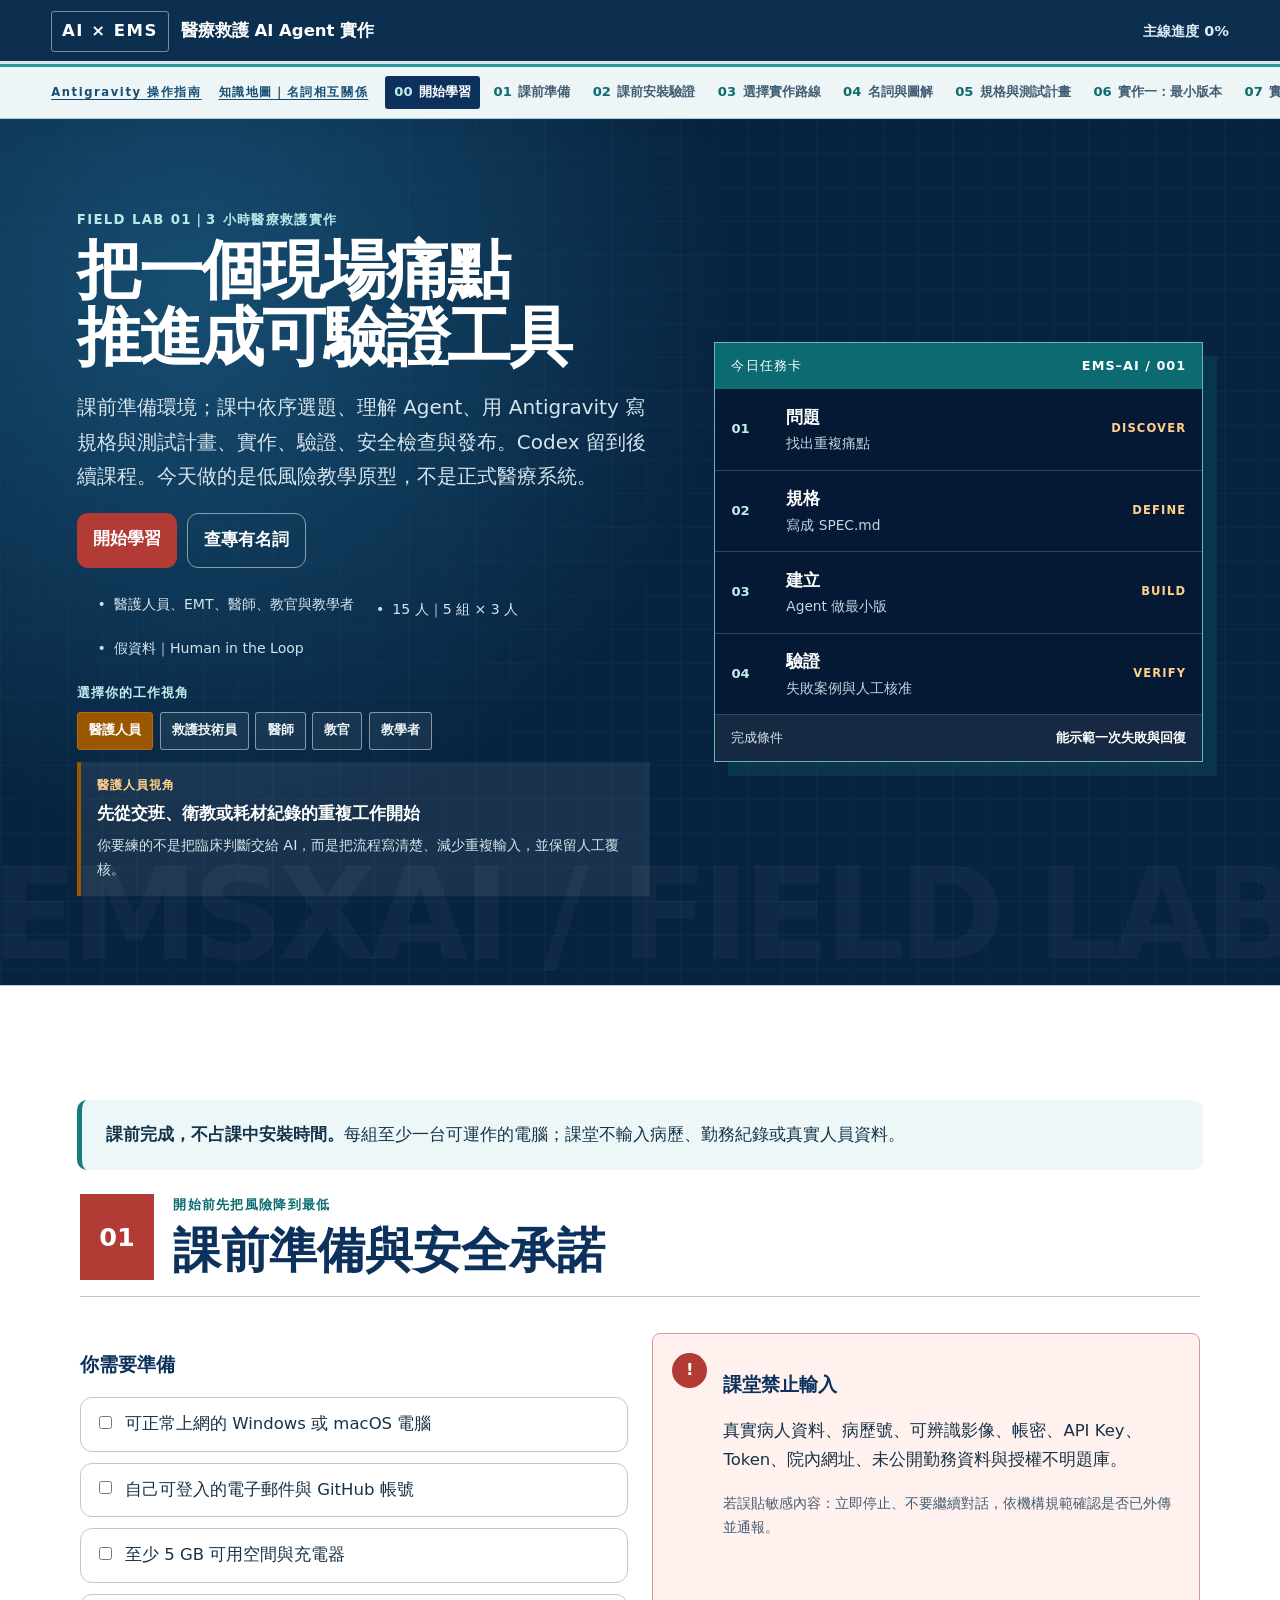
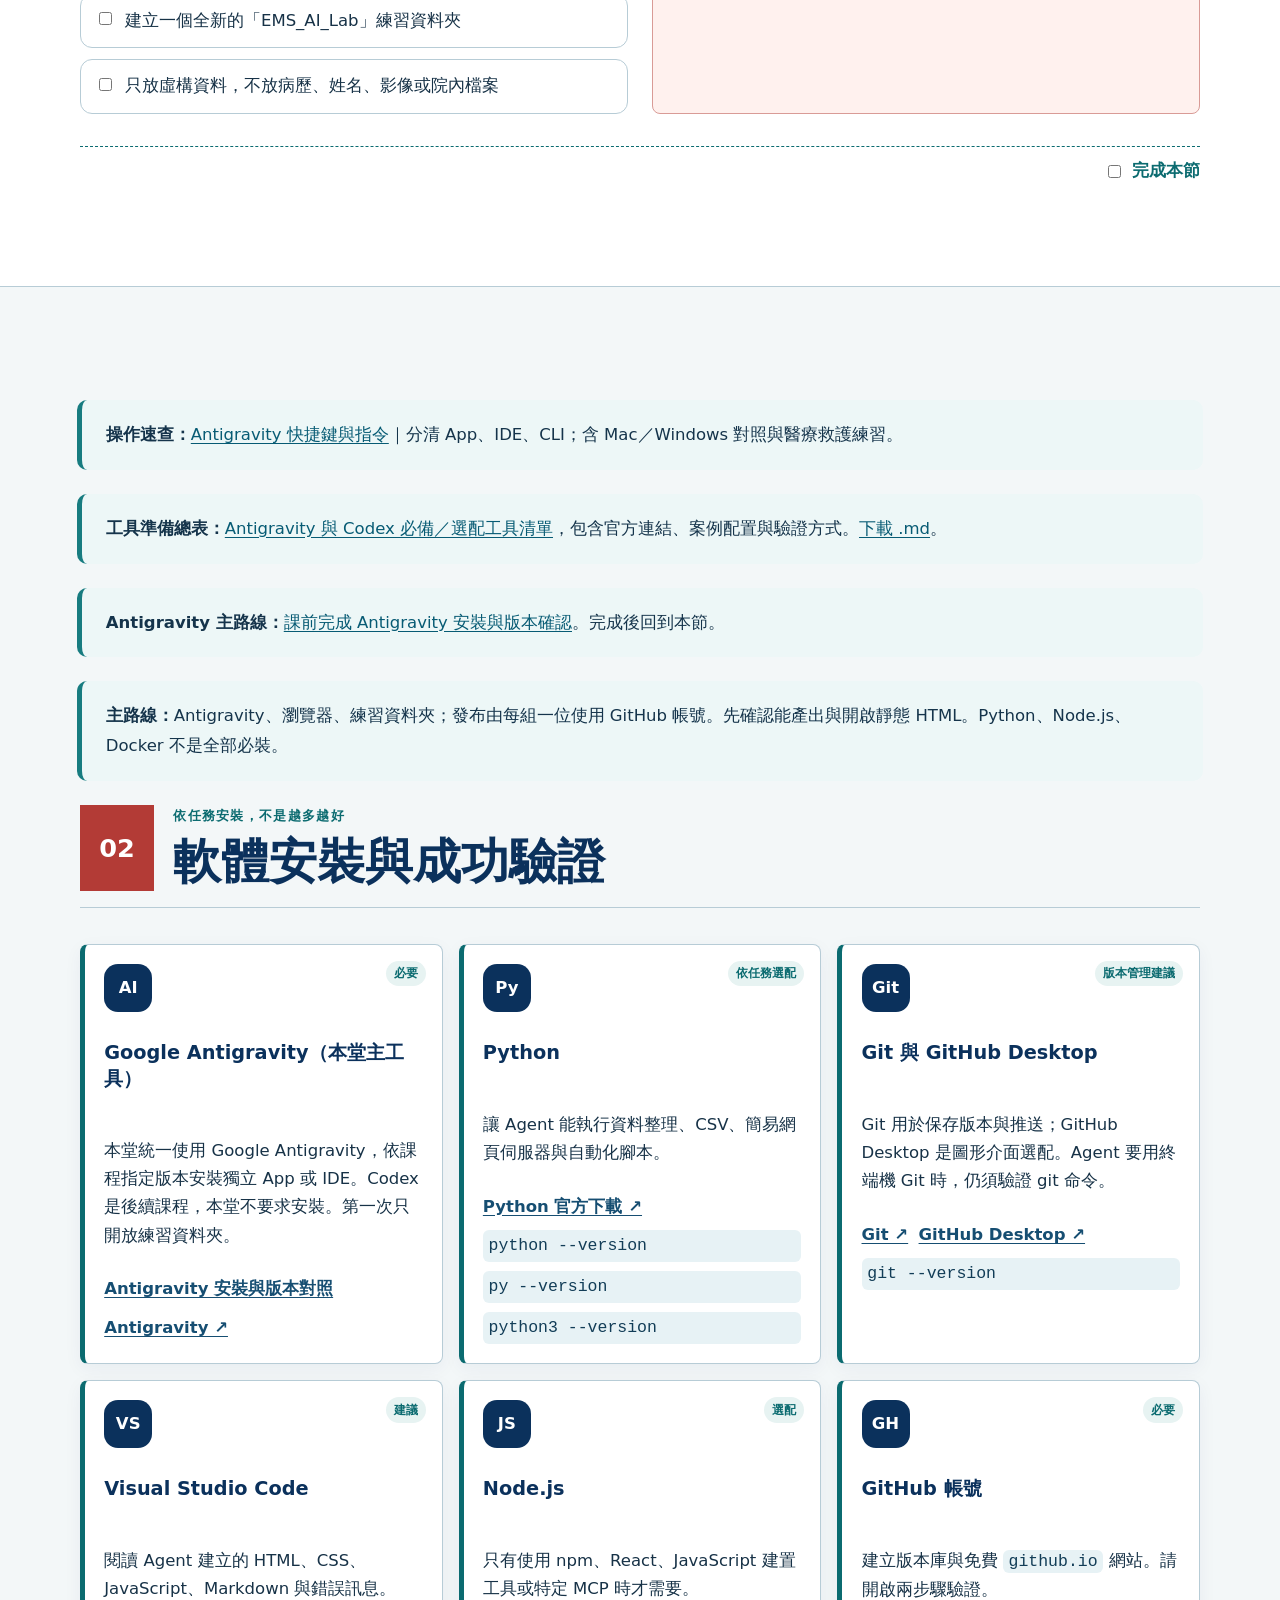
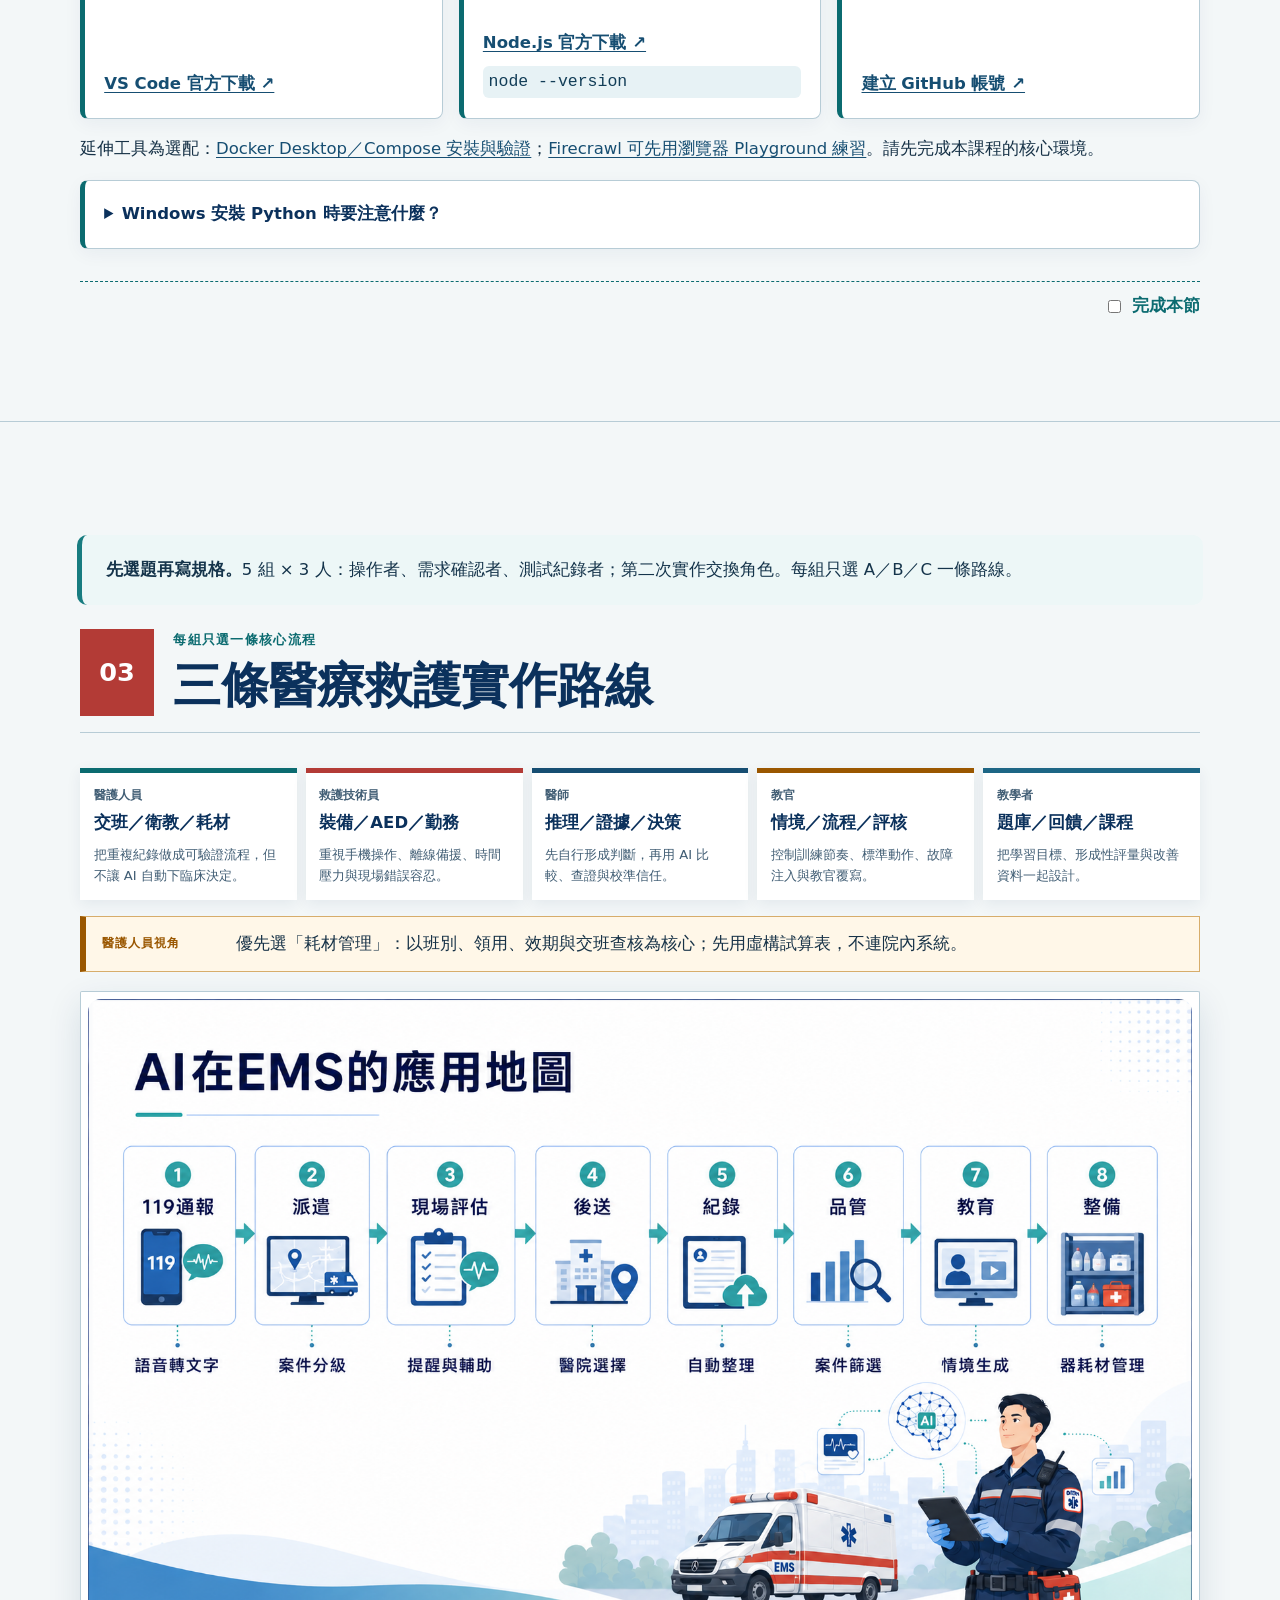
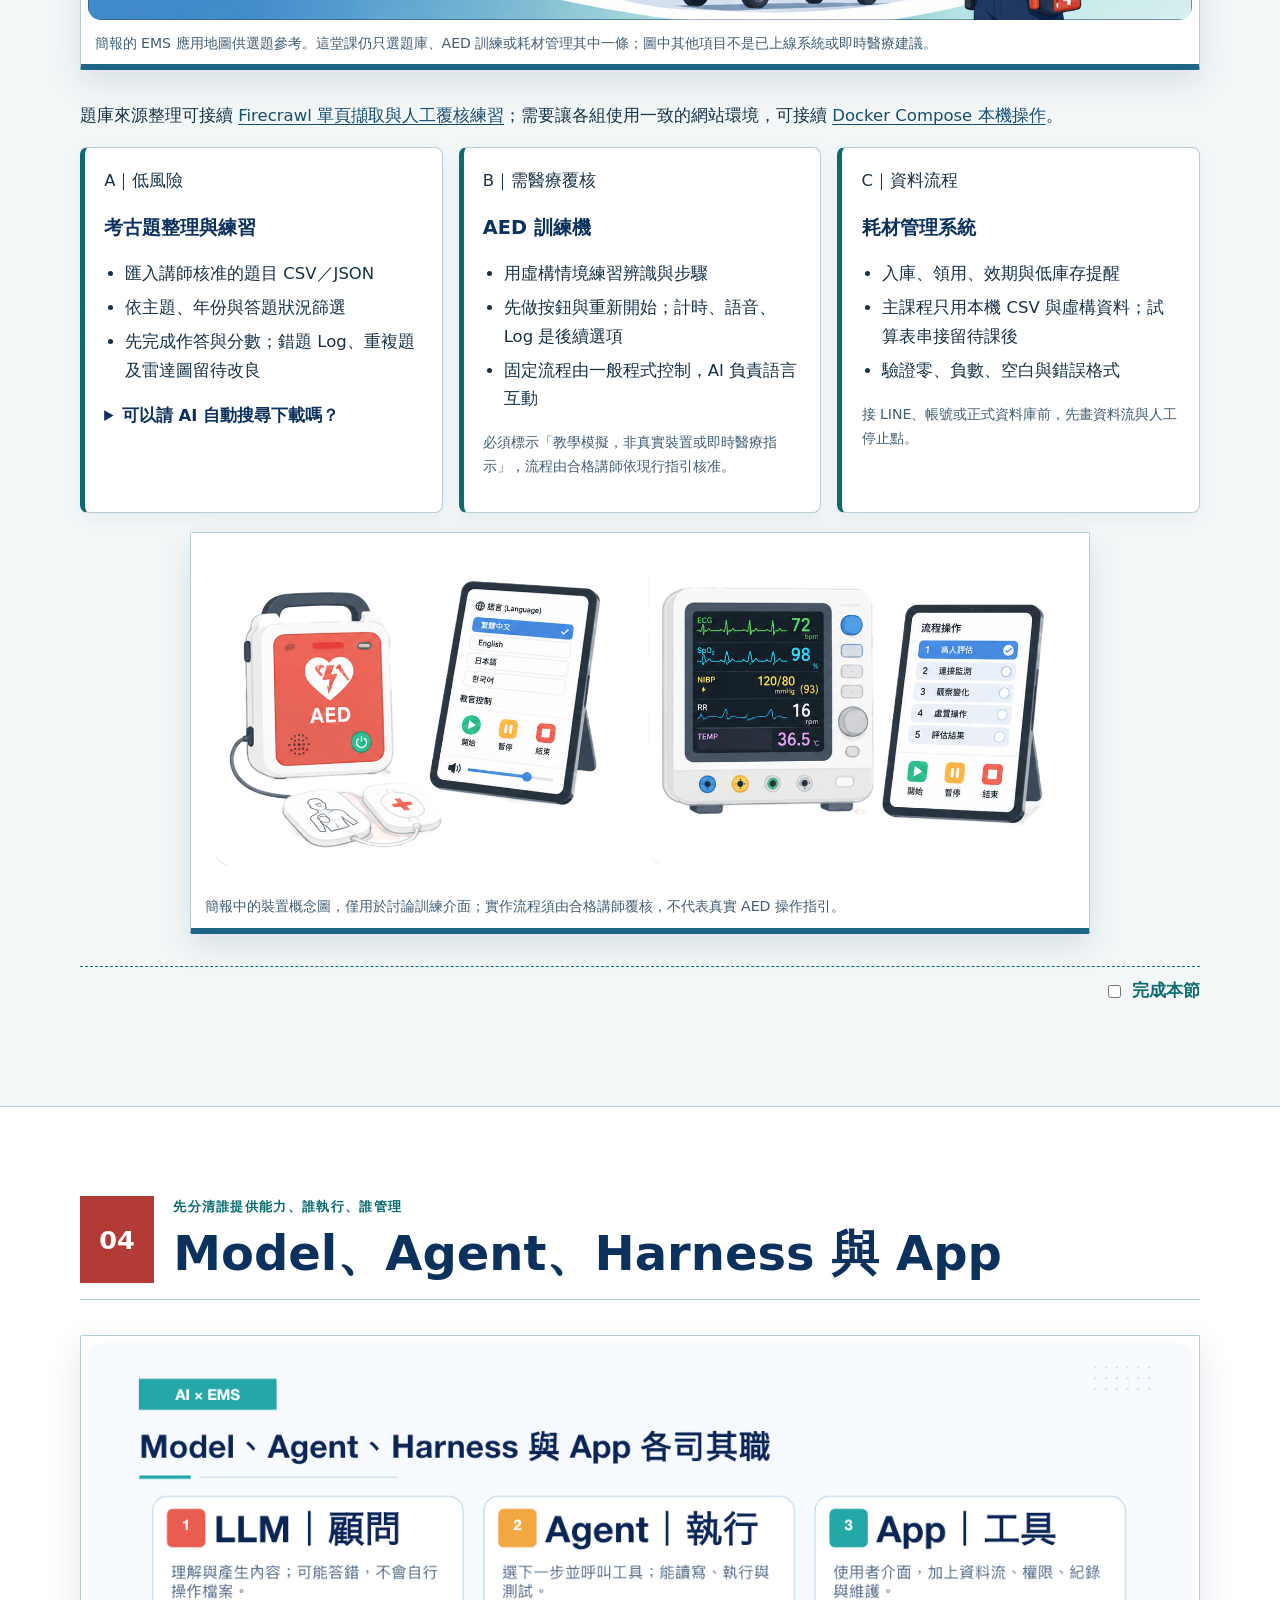
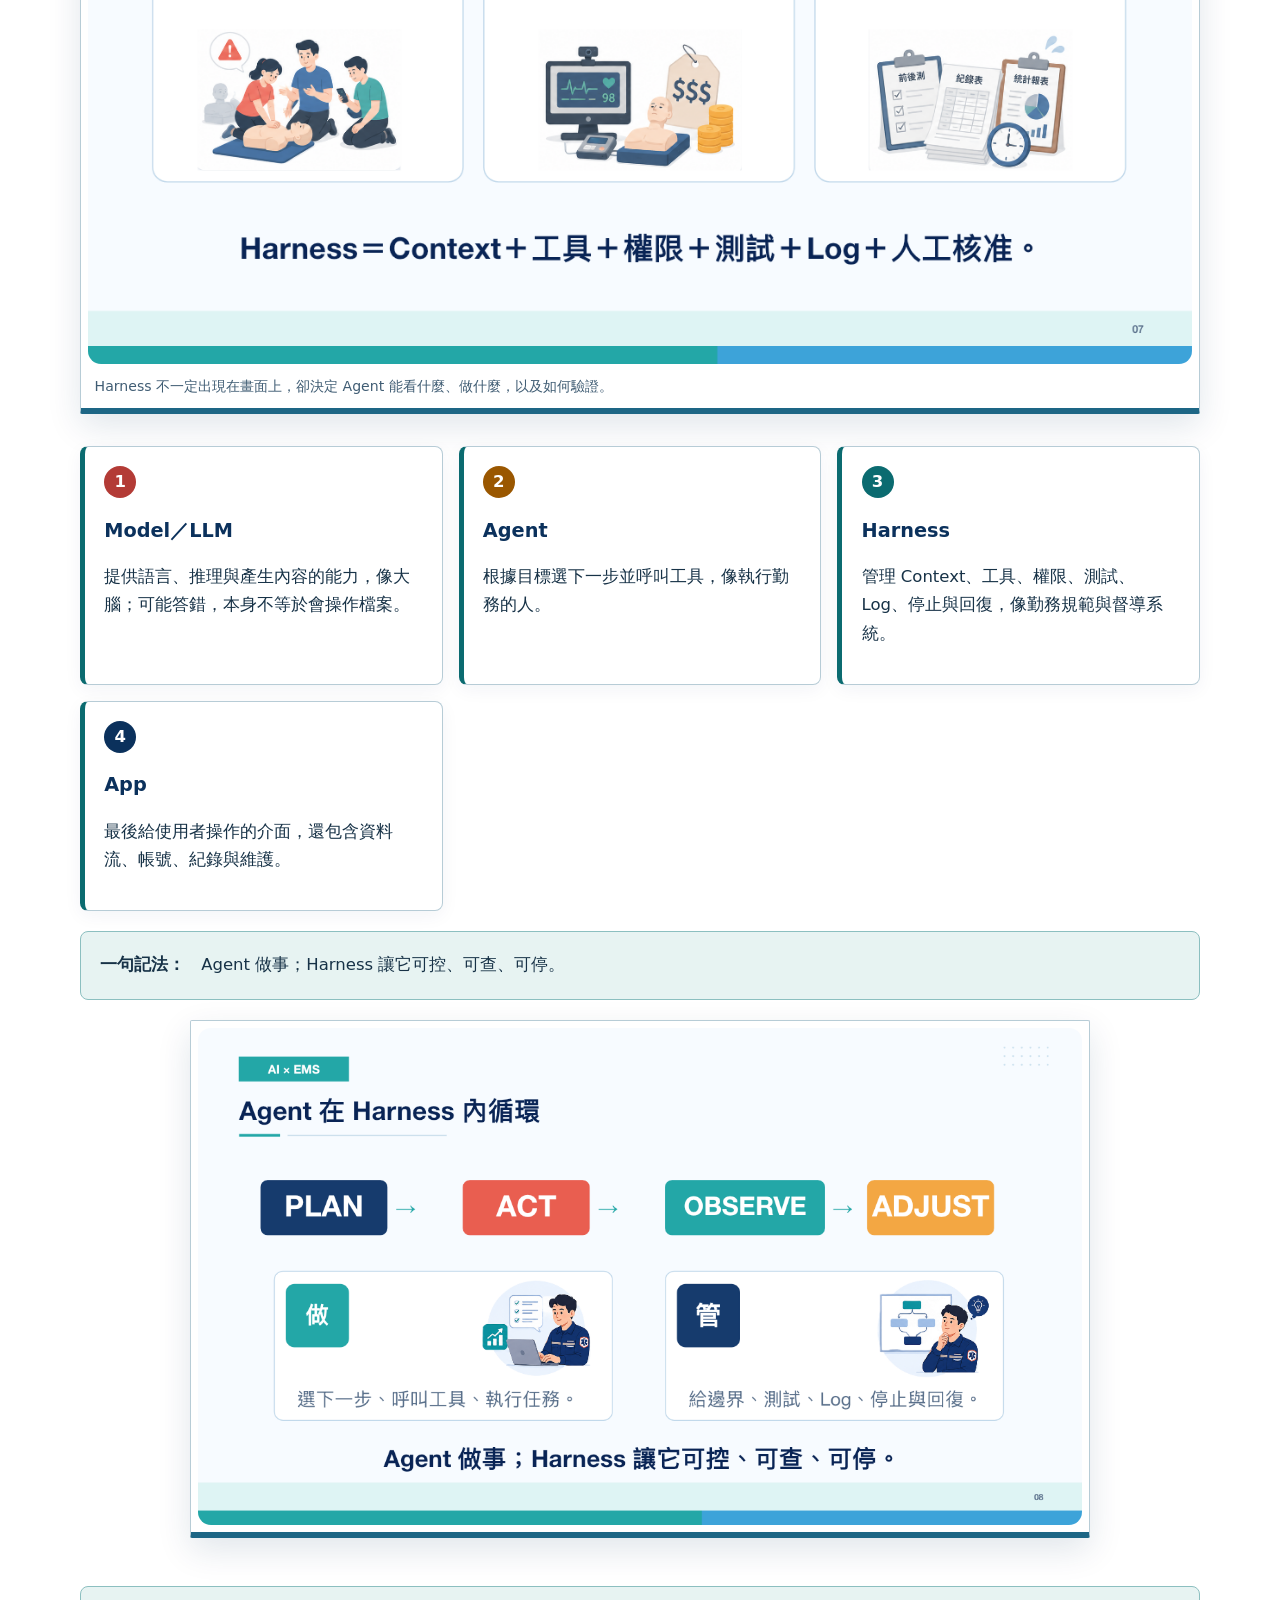
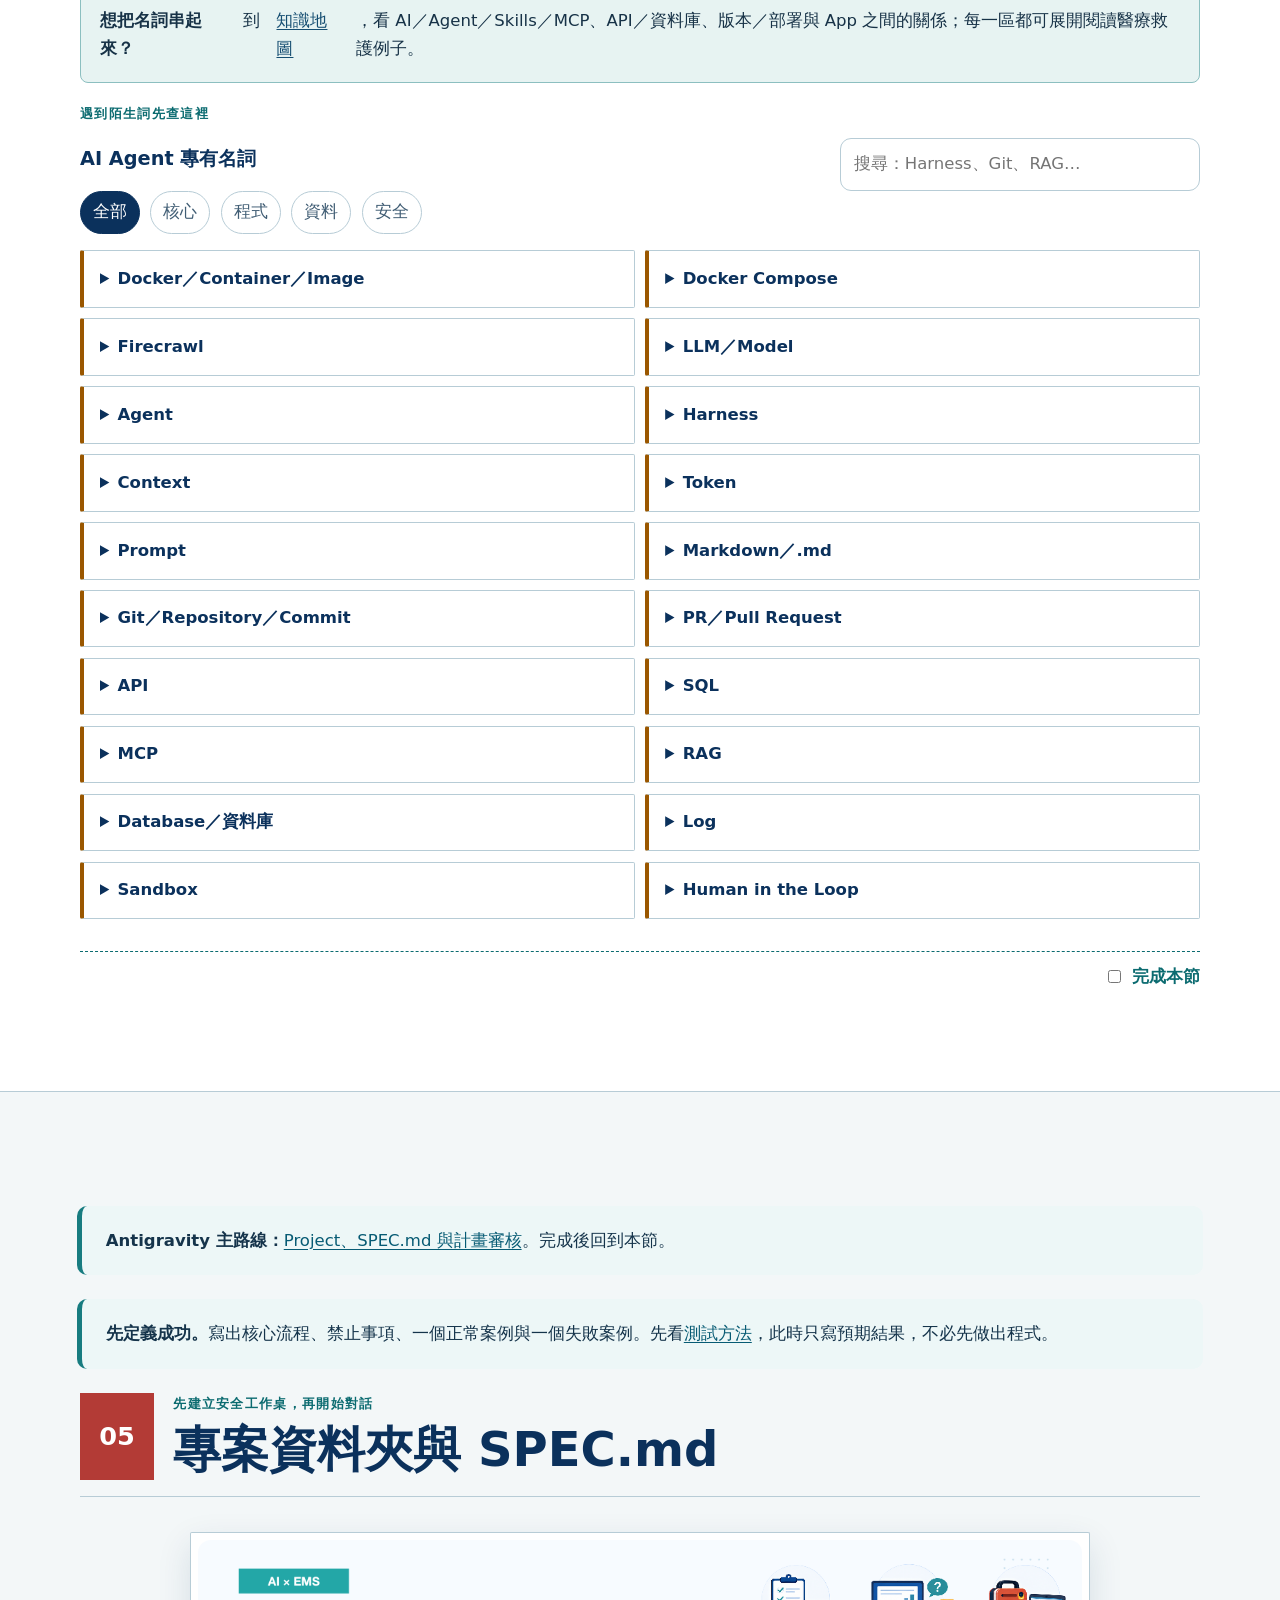
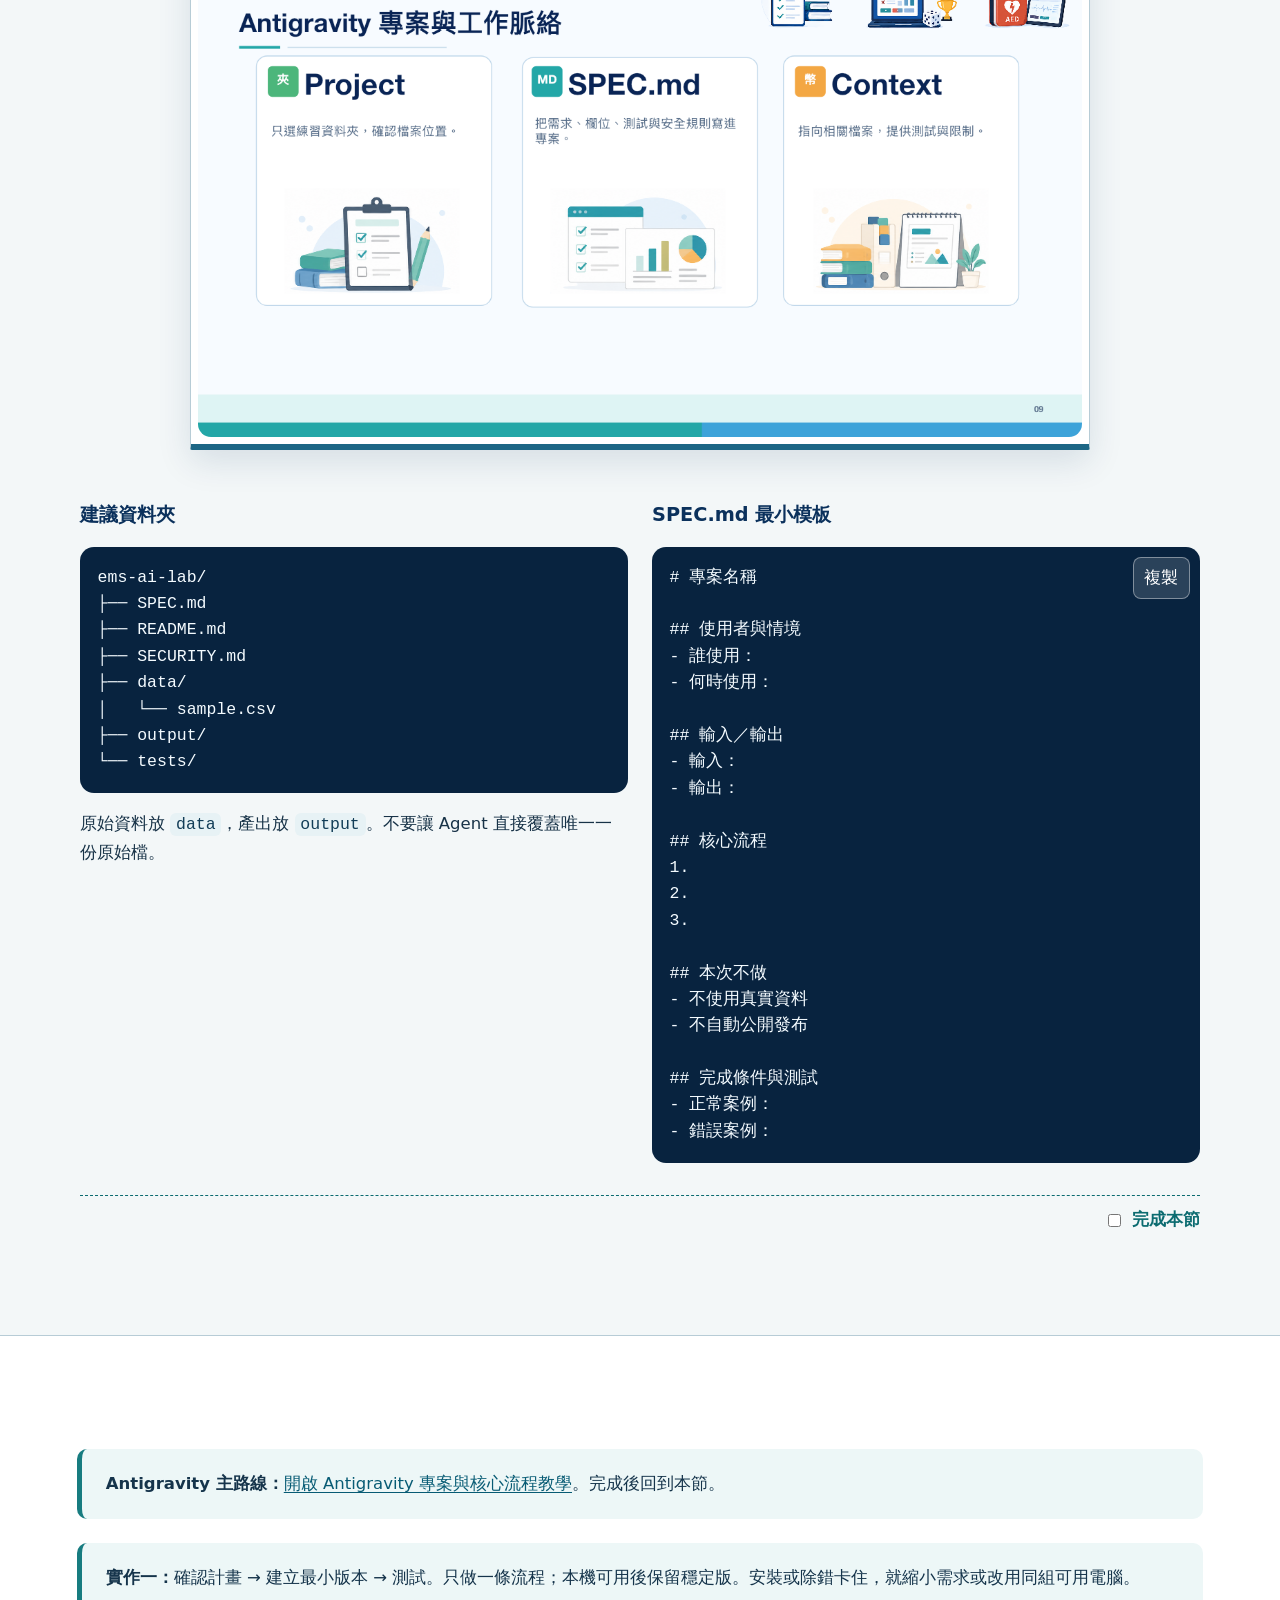
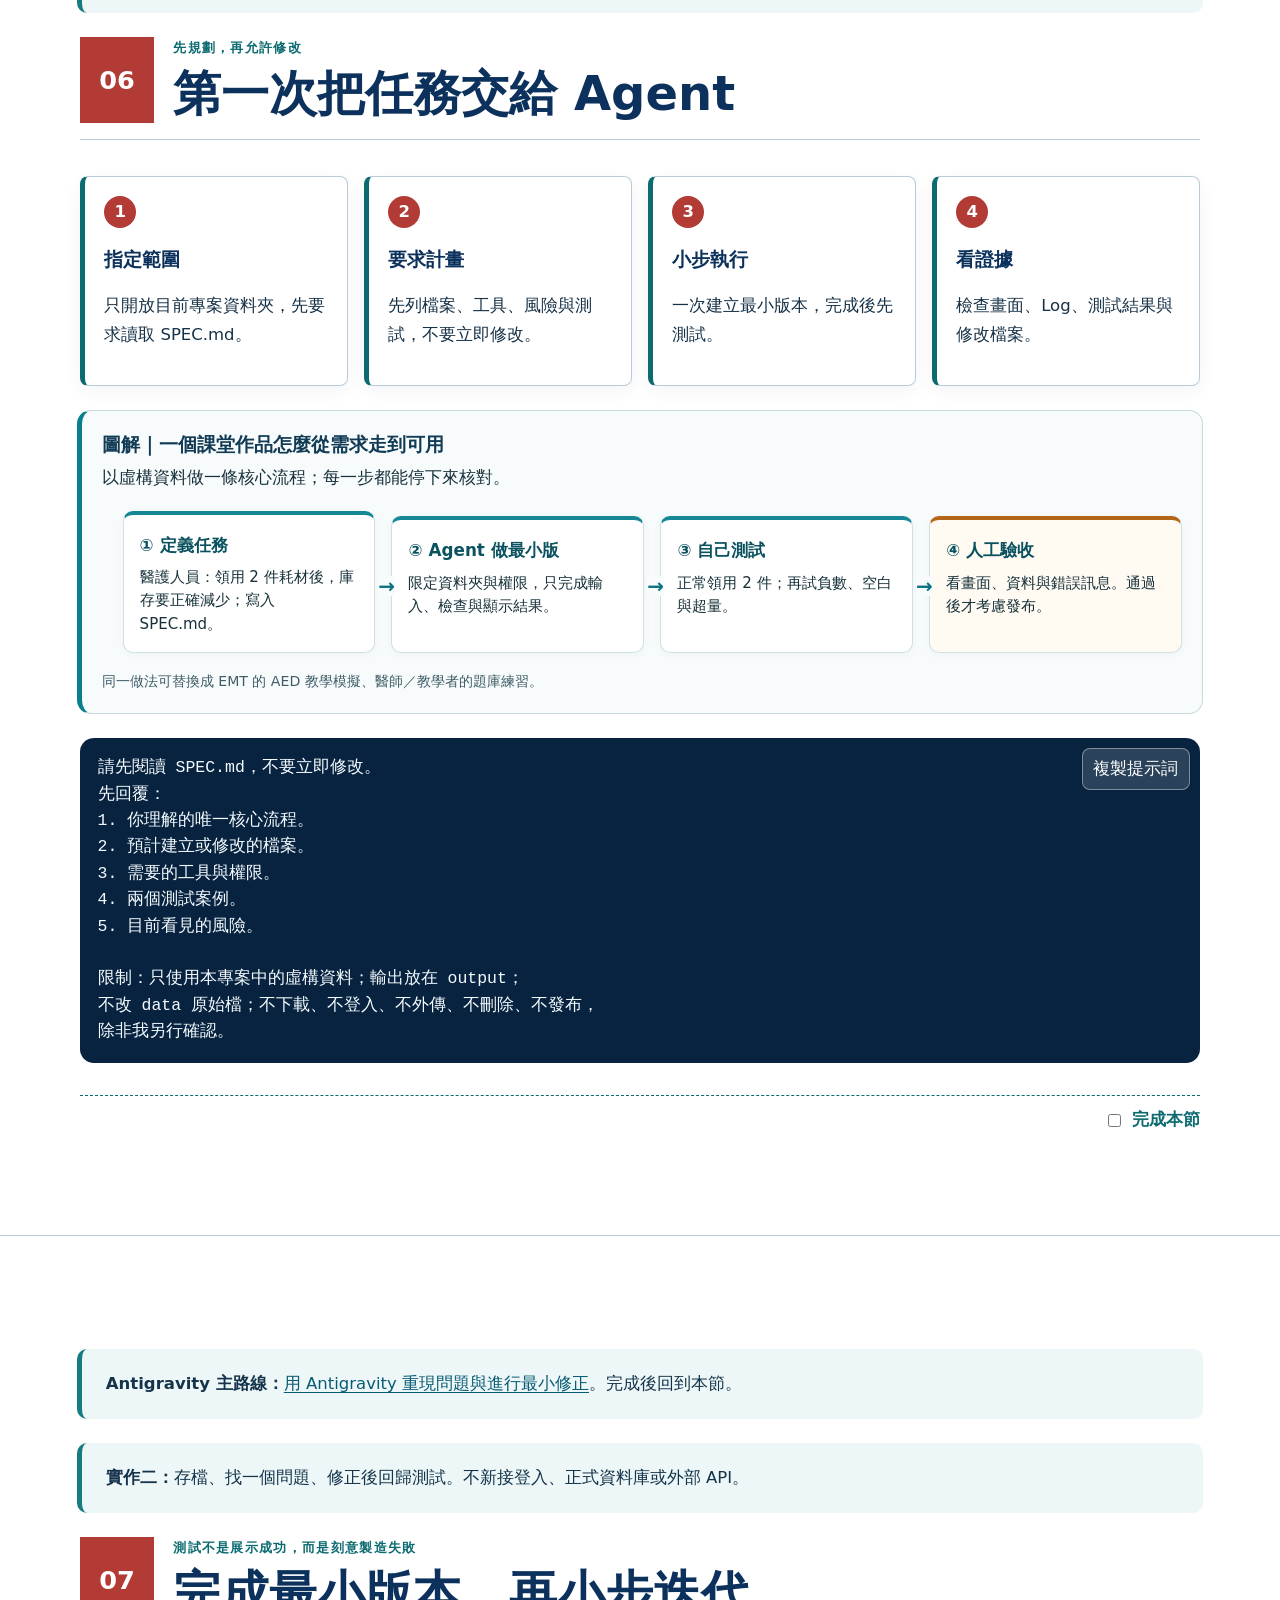
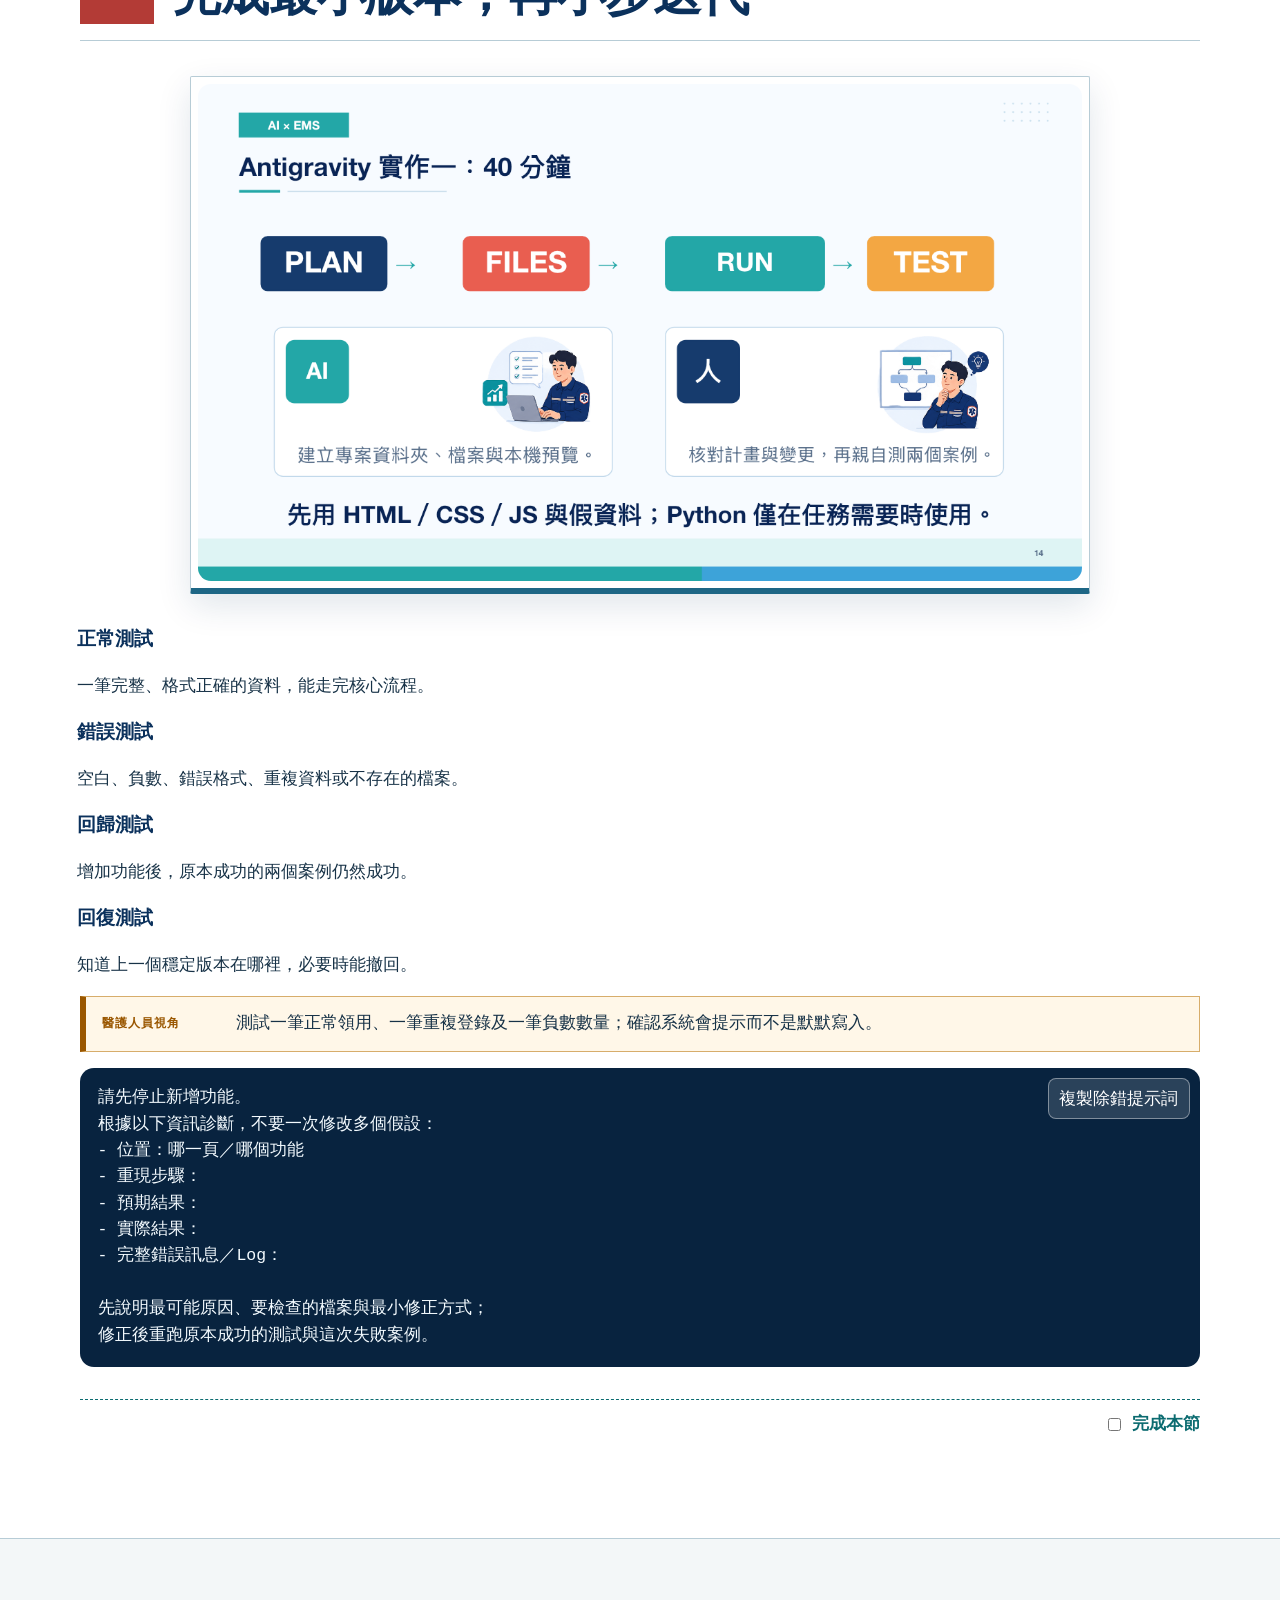
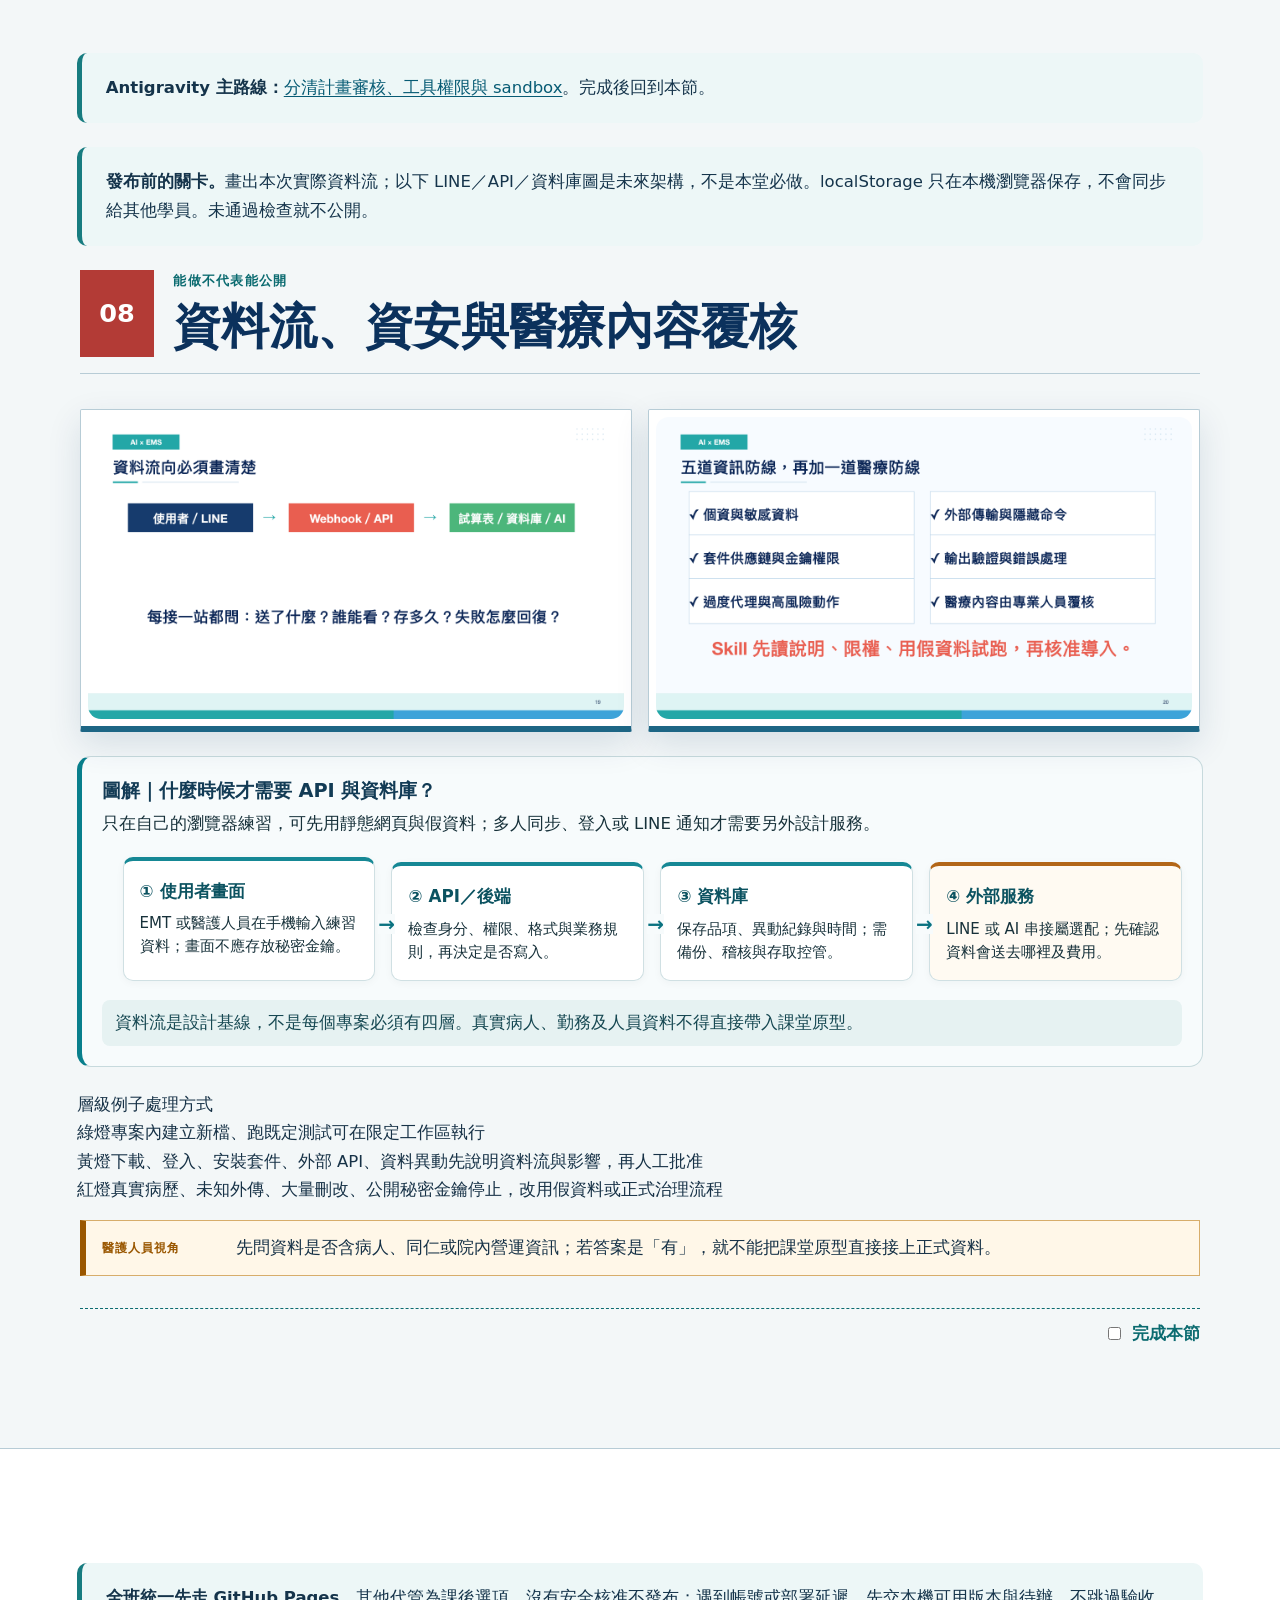
==== commit f0f70f3c: "Add verified full-stack teaching workflow and deployment guidance" ====
--- a/index.html
+++ b/index.html
@@ -41,7 +41,7 @@
         <a href="#security"><span>08</span>資料與公開前檢查</a>
         <a href="#publish"><span>09</span>發布與手機驗收</a>
         <a href="#feedback"><span>10</span>回饋與成果展示</a>
-        <a href="#tool-extension"><span>11</span>課後：Docker／擷取</a>
+        <a href="#tool-extension"><span>11</span>課後：全端／Docker／擷取</a>
         <a href="#extensions"><span>12</span>課後：臨床教育</a>
         <a href="#faq"><span>13</span>FAQ 與資源</a>
       </nav>
@@ -426,8 +426,9 @@
       </section>
 
       <section class="section alt" id="tool-extension">
-<aside class="learning-gate"><strong>延伸學習：</strong>先完成核心原型，再選環境打包或來源擷取。</aside>
-        <div class="section-heading"><span class="section-number">11</span><div><p class="eyebrow">延伸學習</p><h2>Docker、Compose 與 Firecrawl</h2></div></div>
+<aside class="learning-gate"><strong>延伸學習：</strong>先完成核心原型，再選全端串接、環境打包或來源擷取。不是第一堂的必裝清單。</aside>
+        <div class="section-heading"><span class="section-number">11</span><div><p class="eyebrow">延伸學習</p><h2>全端串接、Docker 與來源擷取</h2></div></div>
+        <article class="callout"><h3>從本機原型到輕量全端：React × Apps Script × Sheets</h3><p>跟著 12 個步驟，先定義需求與資料欄位，再驗證後端、串接前端、測試與發布。以虛構題庫帶入，補充環境變數、權限、重複提交與多人資料問題。</p><p><a class="primary-button" href="fullstack-lab.html">依序學習全端架設</a>　<a href="downloads/全端架設操作流程_20261013_1754.md" download>下載操作流程 .md</a></p><p>現有學習站保持純靜態；React 建置工作流只用於另開的練習專案。沒有資料庫需求時，不必升級架構。</p></article>
         <p>想把同一版訓練網站交給各組，或把核准網頁整理成題庫草稿？先分清執行環境、服務配置與資料取得這三件事。</p>
         <div class="concept-grid">
           <article><h3>Docker：統一執行環境</h3><p>像一套規格一致的訓練箱。Image 是打包範本，Container 是正在執行的環境。</p><a href="docker-compose-firecrawl.html#unit-2">認識 Docker 名詞</a></article>
@@ -478,7 +479,7 @@
 
   <footer class="site-footer">
     <p><strong>EMS × AI 醫療救護 AI Agent 實作</strong></p>
-    <p>版本：2026-09-17 14:40｜新增 Docker、Compose 與 Firecrawl 延伸實作｜教學原型，不提供即時醫療建議。</p>
+    <p>版本：2026-10-13 17:54（台北）｜新增全端架設延伸與現行安全／部署查證｜教學原型，不提供即時醫療建議。</p>
     <p>Harness 來源：<a href="https://code.visualstudio.com/docs/agents/concepts/agent-harnesses" target="_blank" rel="noopener">VS Code Agent Harnesses</a>、<a href="https://arxiv.org/abs/2605.13357" target="_blank" rel="noopener">AI Harness Engineering</a></p>
   </footer>
 </body>
--- a/assets/learning-diagrams.css
+++ b/assets/learning-diagrams.css
@@ -0,0 +1,12 @@
+.learning-diagram{margin:1.5rem 0;padding:1.25rem;background:#f7fbfc;border:1px solid #c7dadd;border-left:5px solid #087f8c;border-radius:14px;color:#17313a}
+.learning-diagram h3{margin:.1rem 0 .35rem;color:#123b55}
+.learning-diagram>p{margin:.35rem 0 1rem}
+.diagram-track{display:grid;grid-template-columns:repeat(var(--diagram-count,4),minmax(0,1fr));gap:1rem;list-style:none;margin:1.15rem 0;padding:0}
+.diagram-track li{position:relative;min-width:0;padding:1rem;background:#fff;border:1px solid #d0e0e3;border-top:4px solid #168895;border-radius:10px;box-shadow:0 2px 8px #17313a0a}
+.diagram-track li+li::before{content:'→';position:absolute;left:-.89rem;top:42%;font-size:1.25rem;font-weight:800;color:#0a7280;background:#f7fbfc;line-height:1}
+.diagram-track b{display:block;color:#0b5260;font-size:1.05rem;margin-bottom:.4rem}
+.diagram-track span{display:block;line-height:1.55;font-size:.94rem}
+.diagram-track .gate{border-top-color:#b36617;background:#fffaf2}
+.diagram-note{padding:.65rem .8rem;border-radius:8px;background:#e6f2f2;color:#164852;line-height:1.55}
+.learning-diagram figcaption{font-size:.88rem;color:#405d67;line-height:1.5}
+@media(max-width:800px){.diagram-track{grid-template-columns:1fr;gap:1.1rem}.diagram-track li+li::before{content:'↓';left:calc(50% - .35rem);top:-1.13rem}.learning-diagram{padding:1rem}}
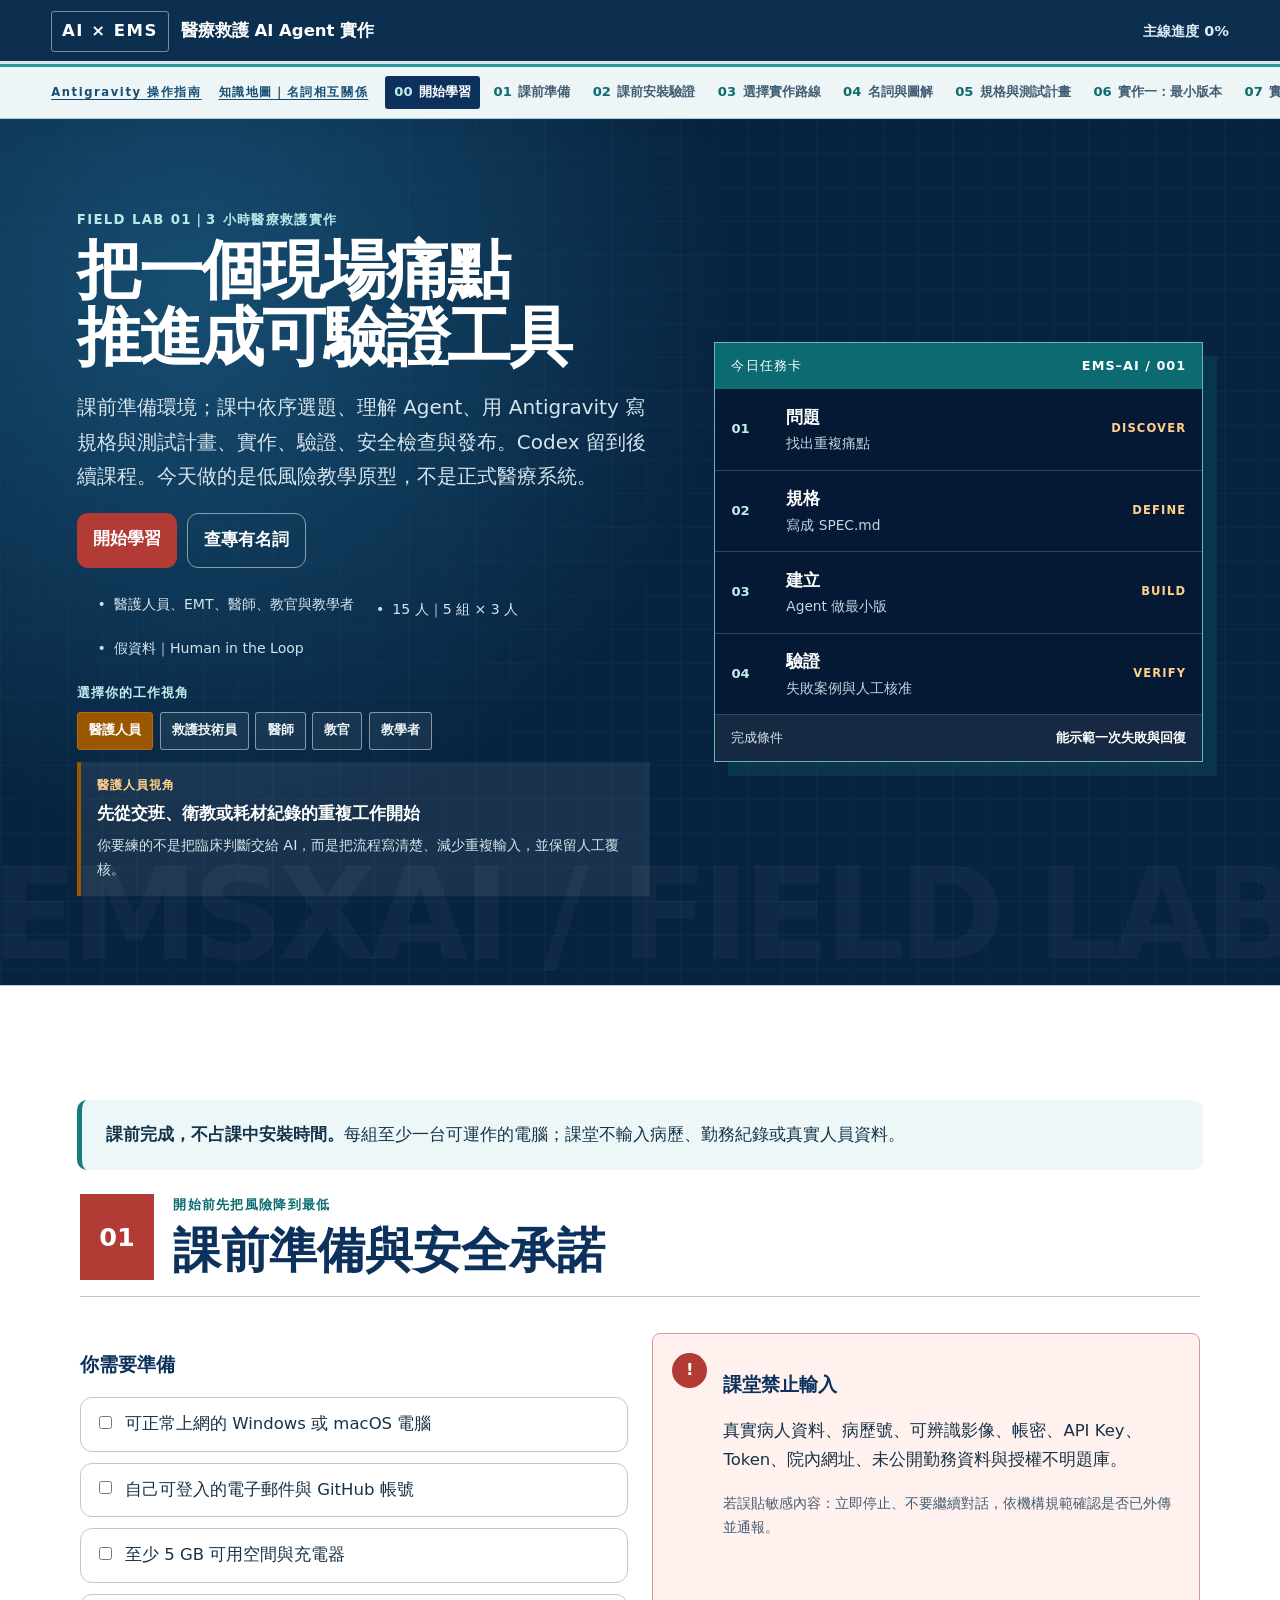
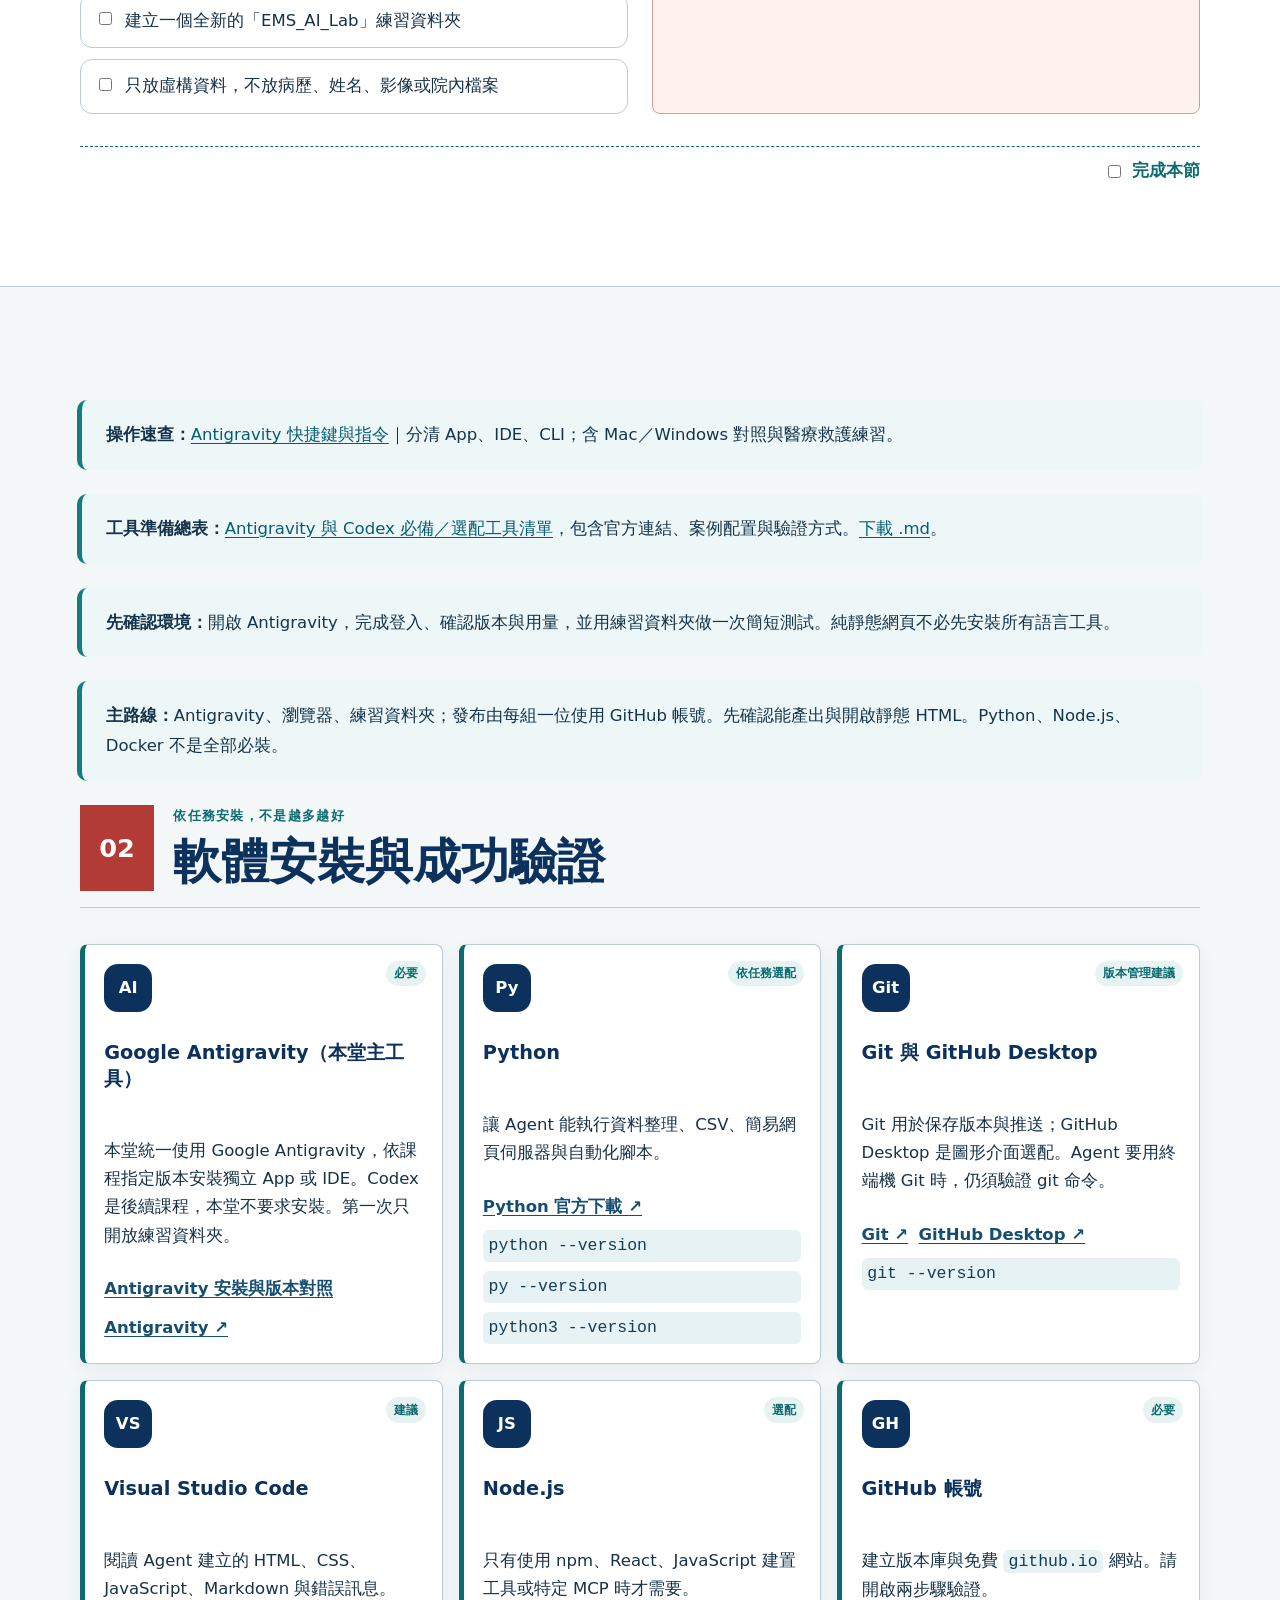
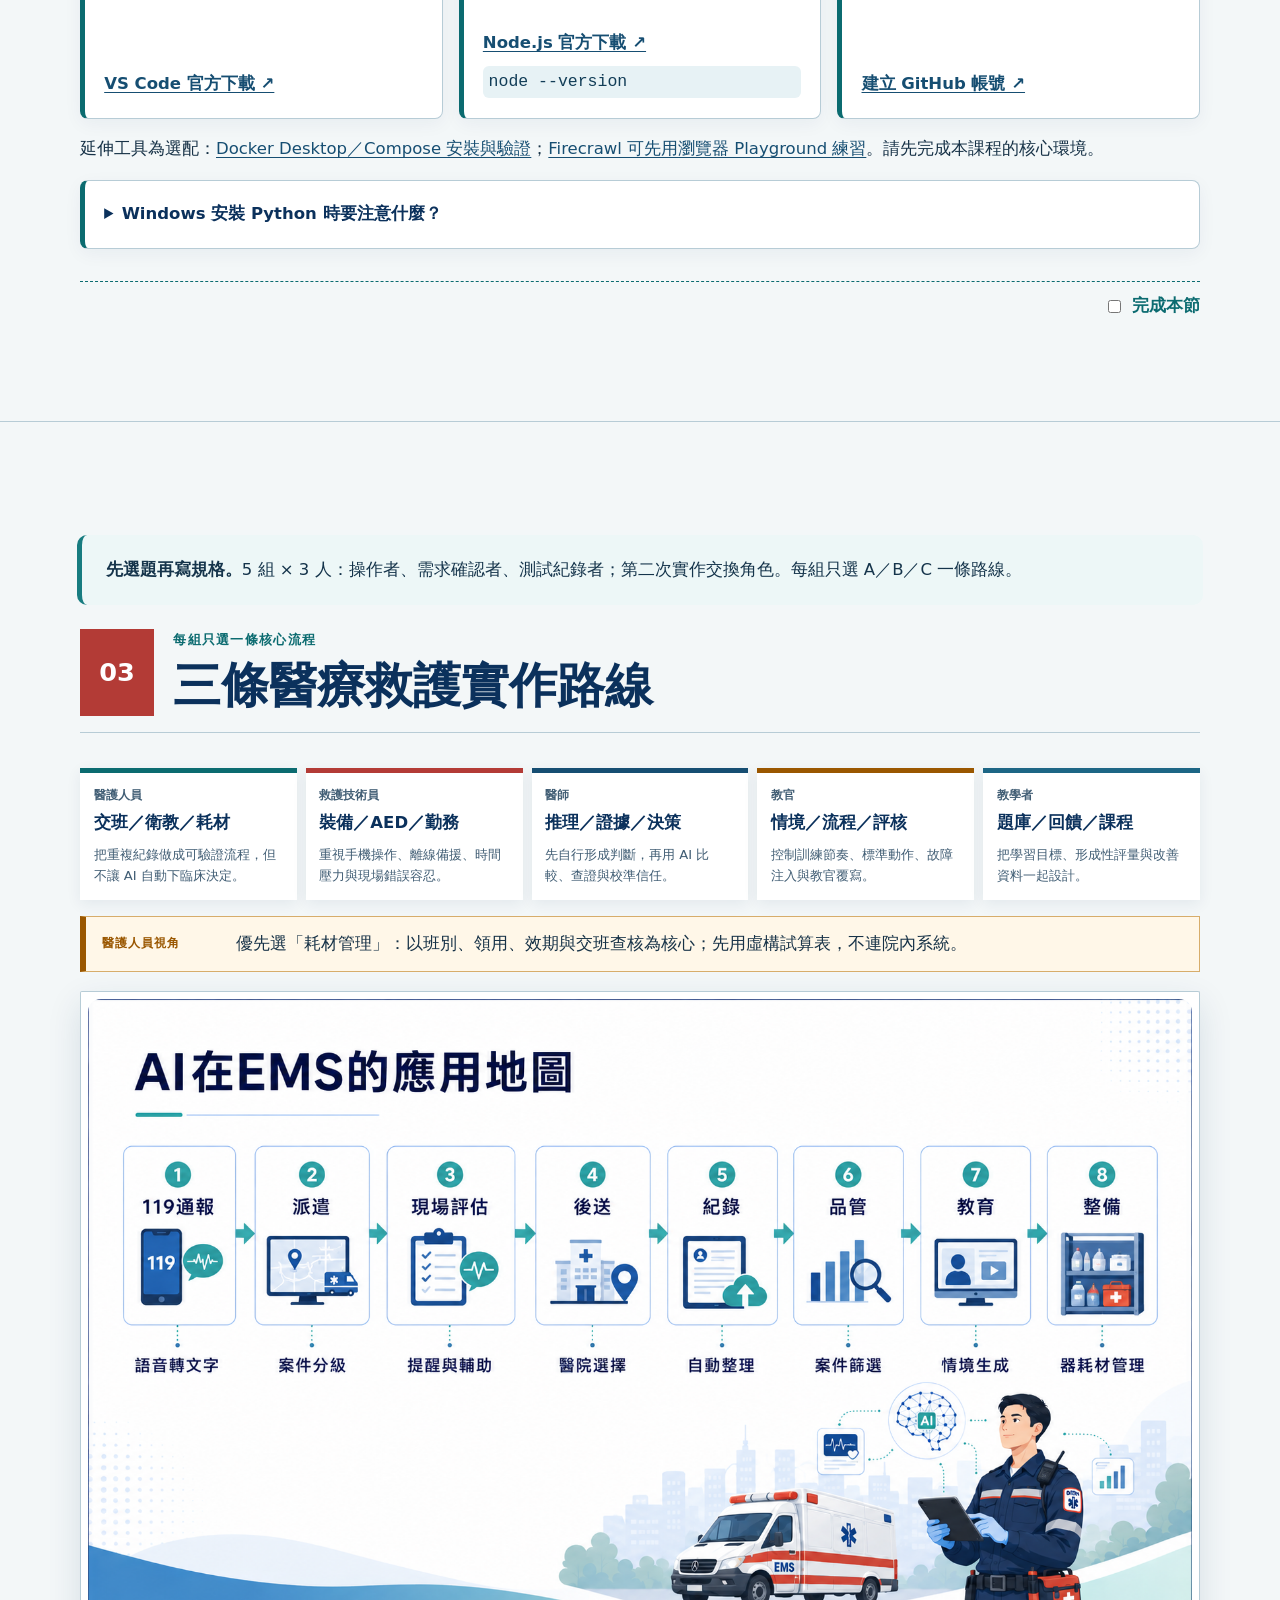
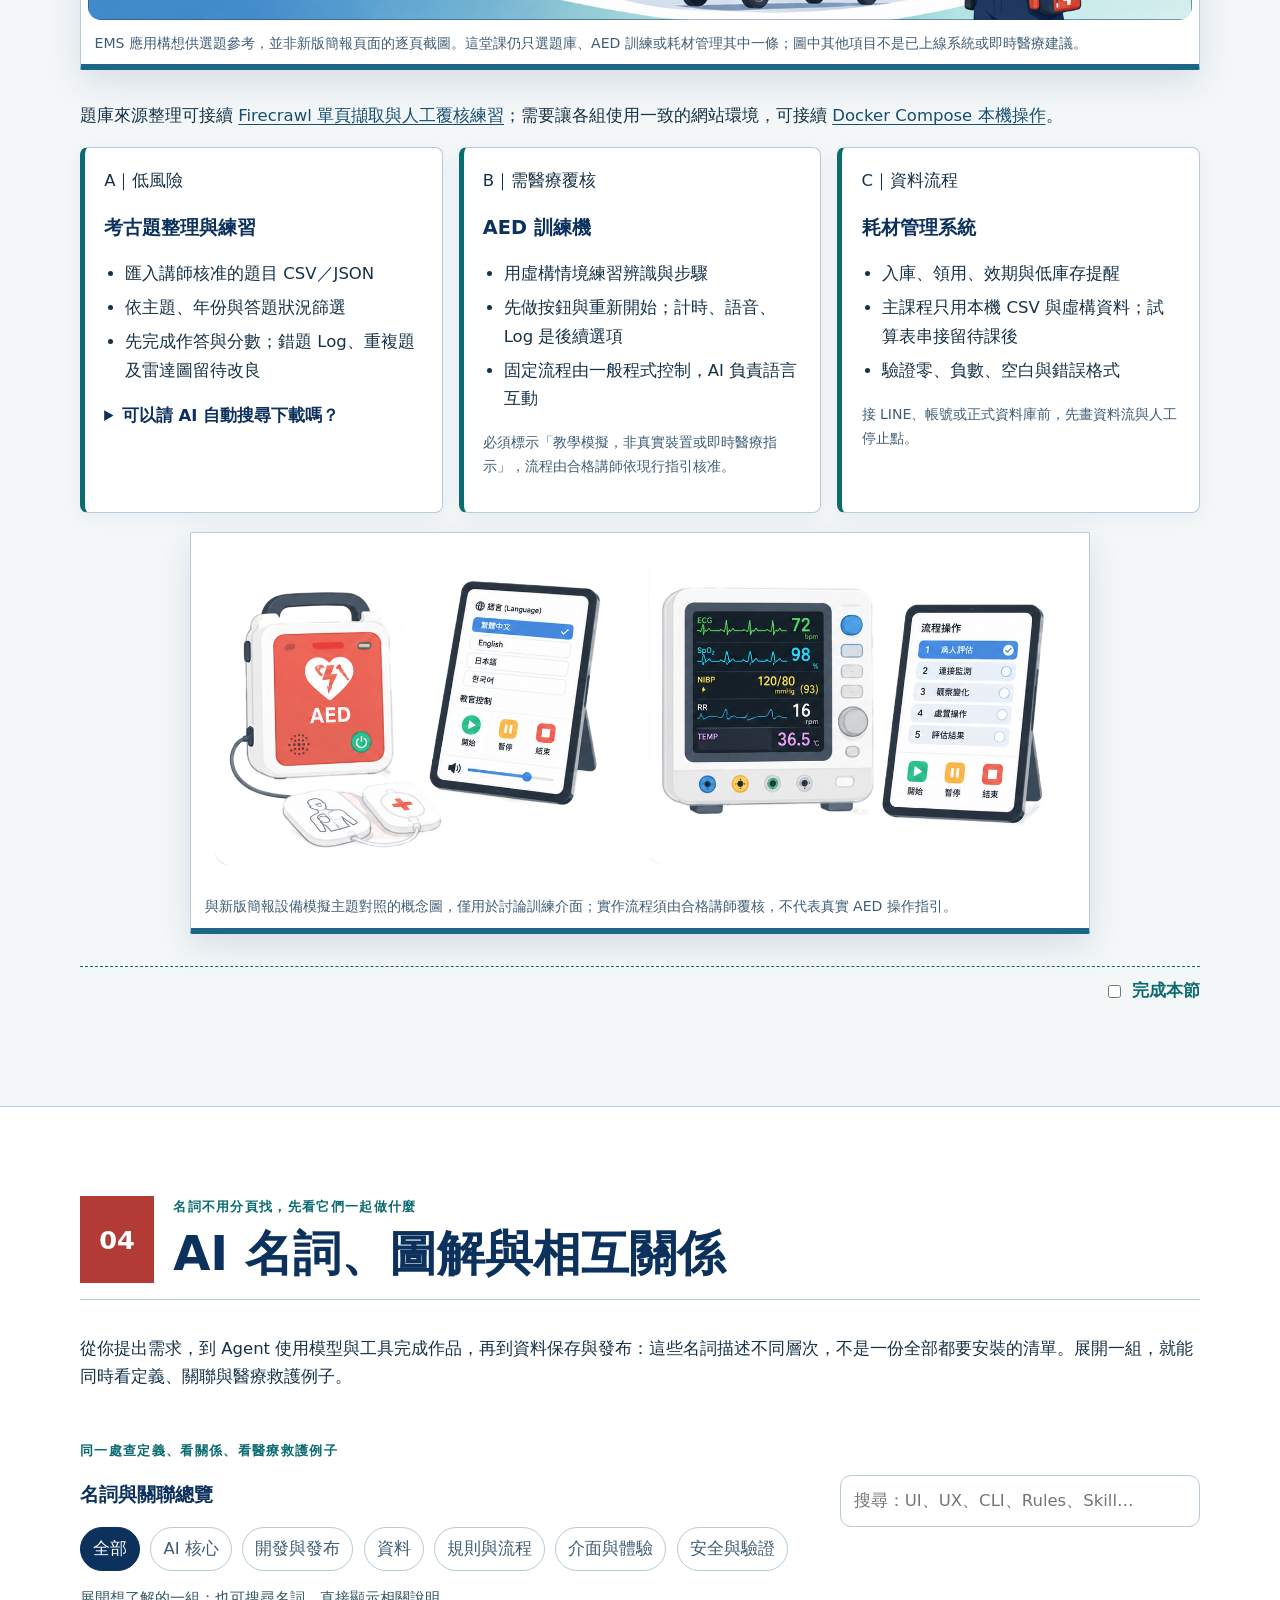
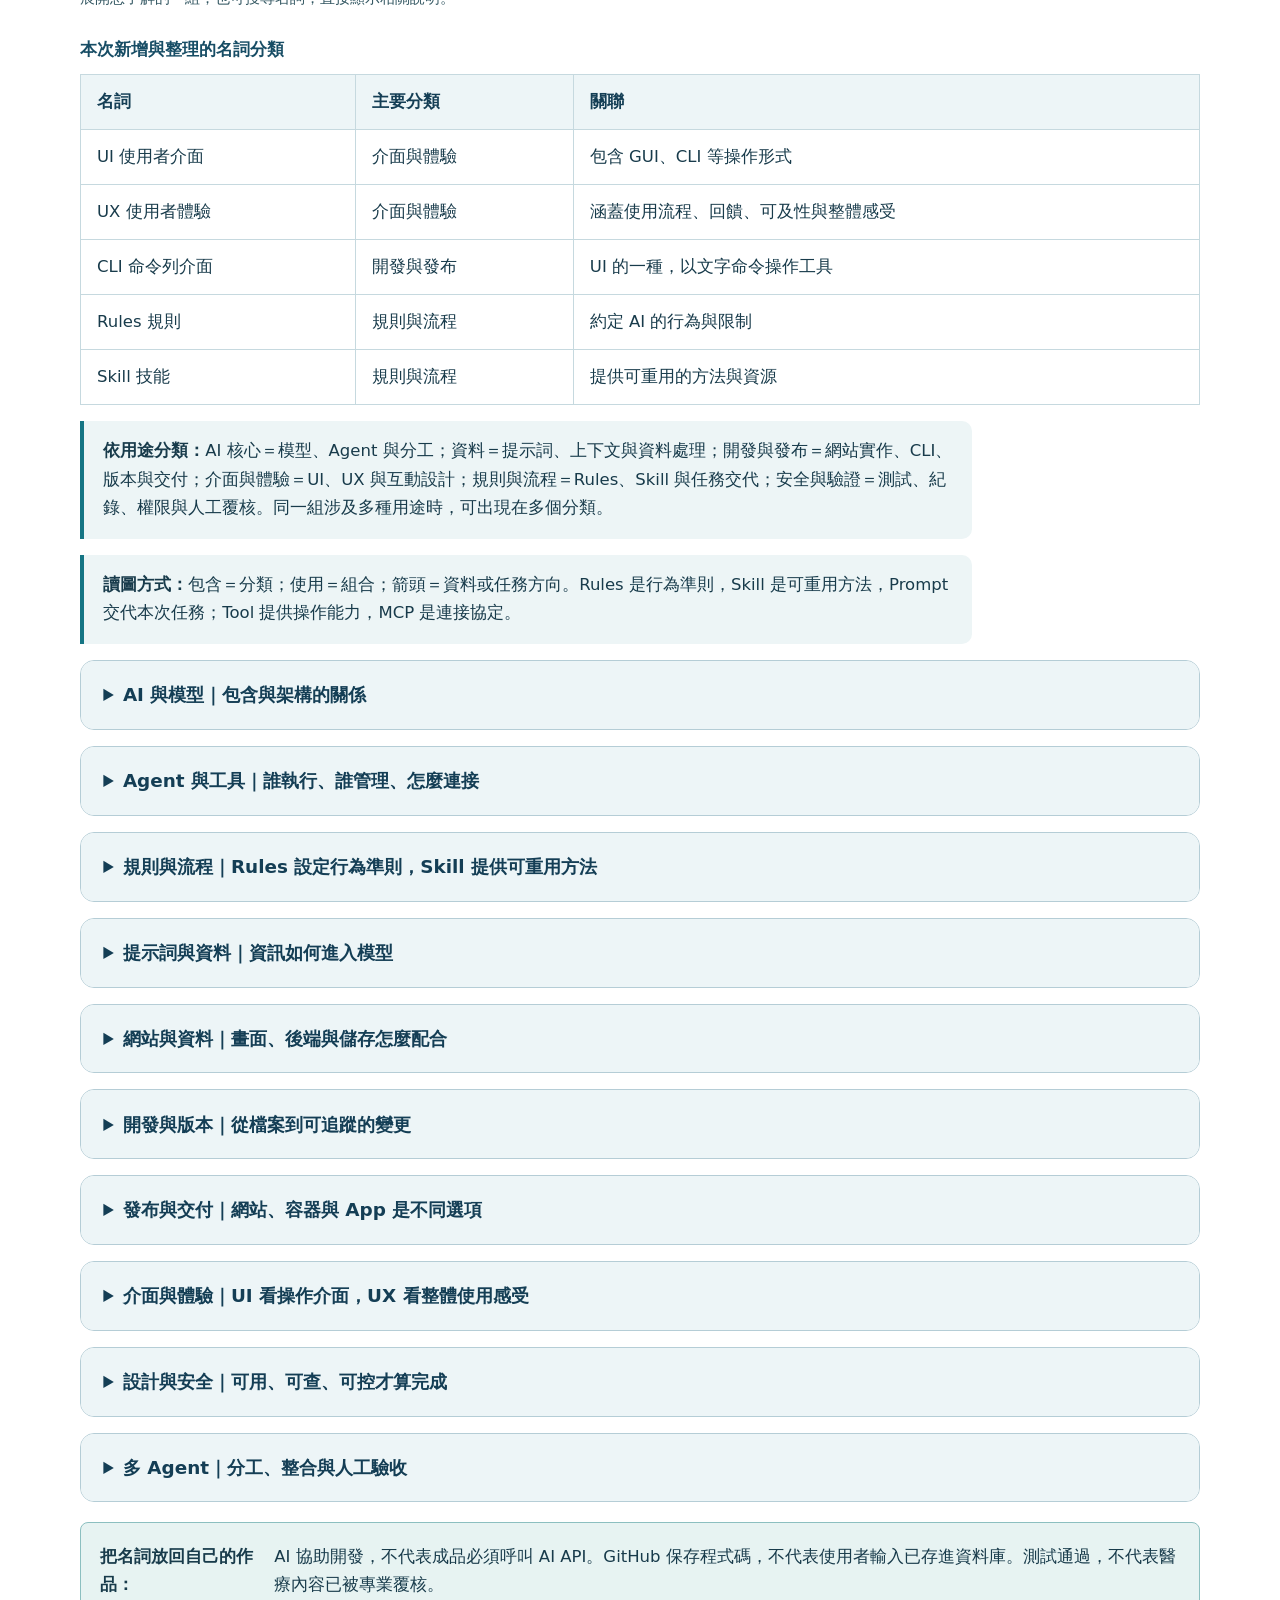
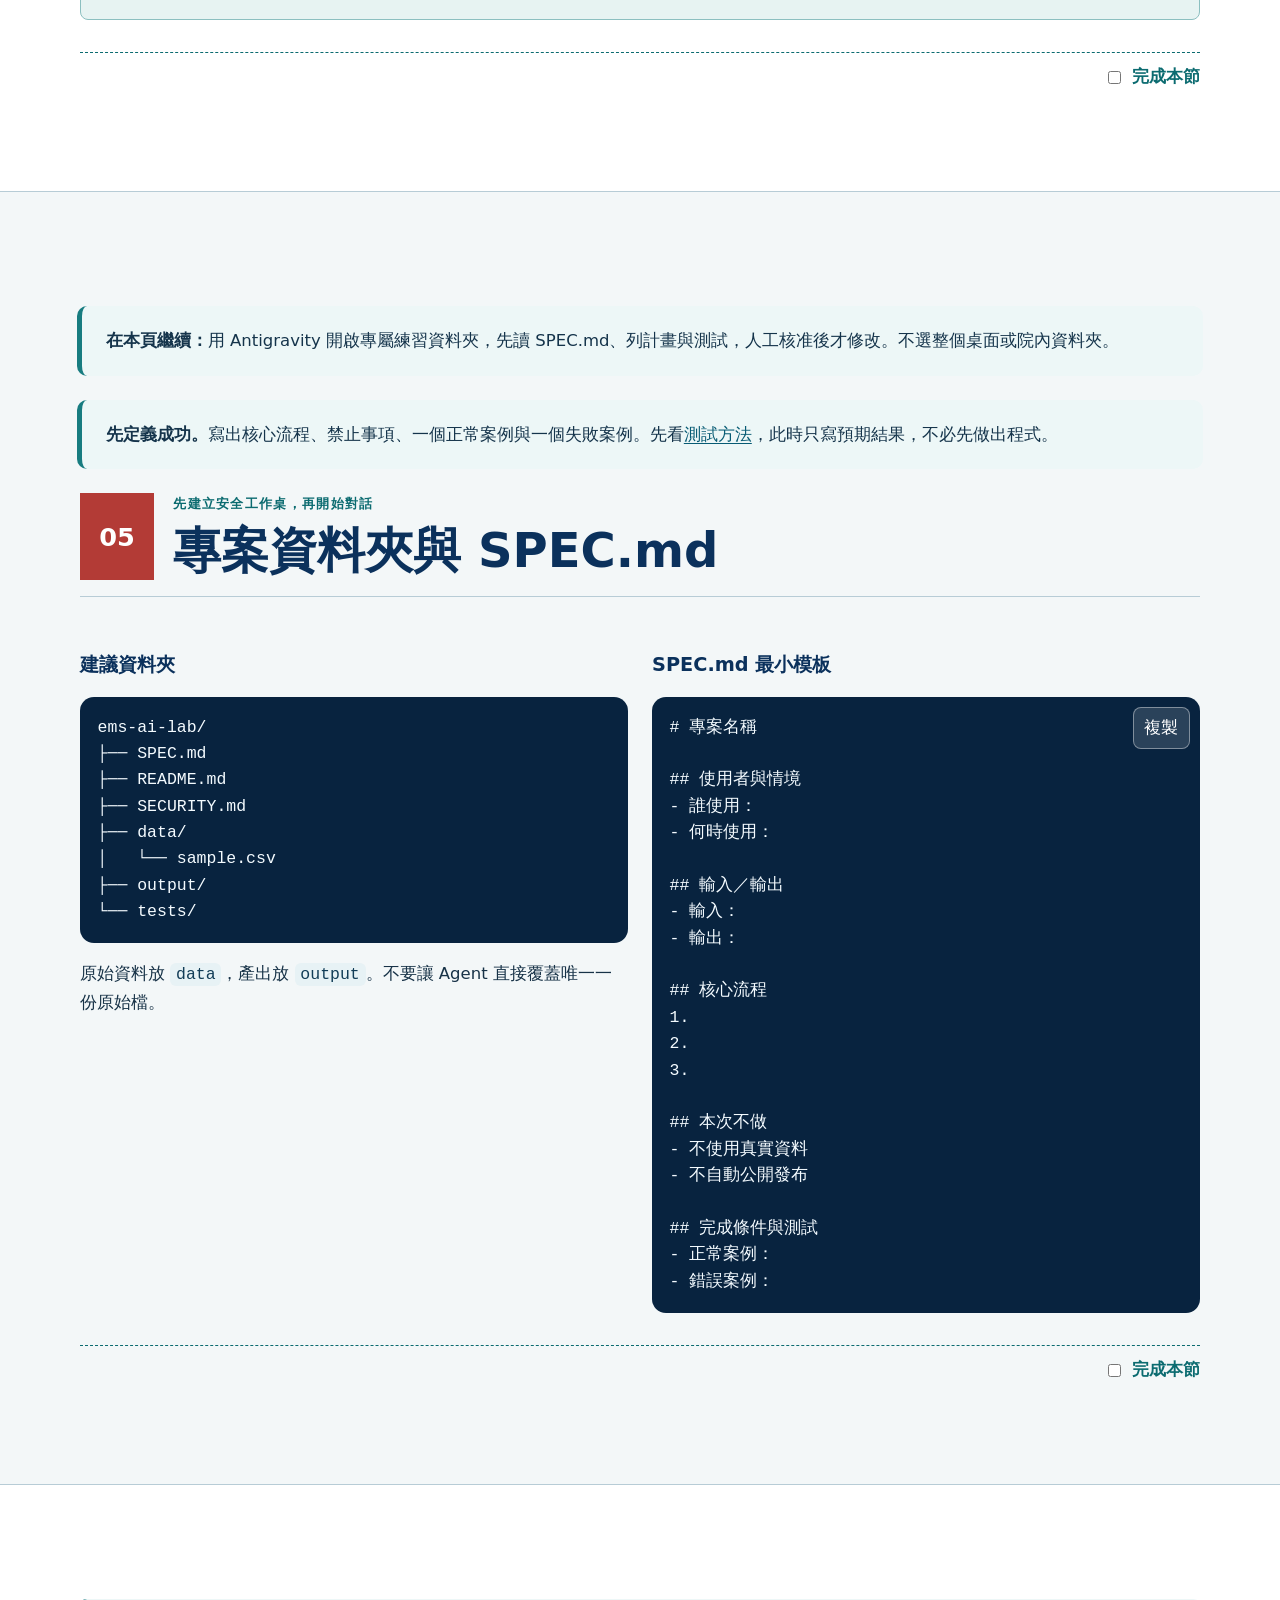
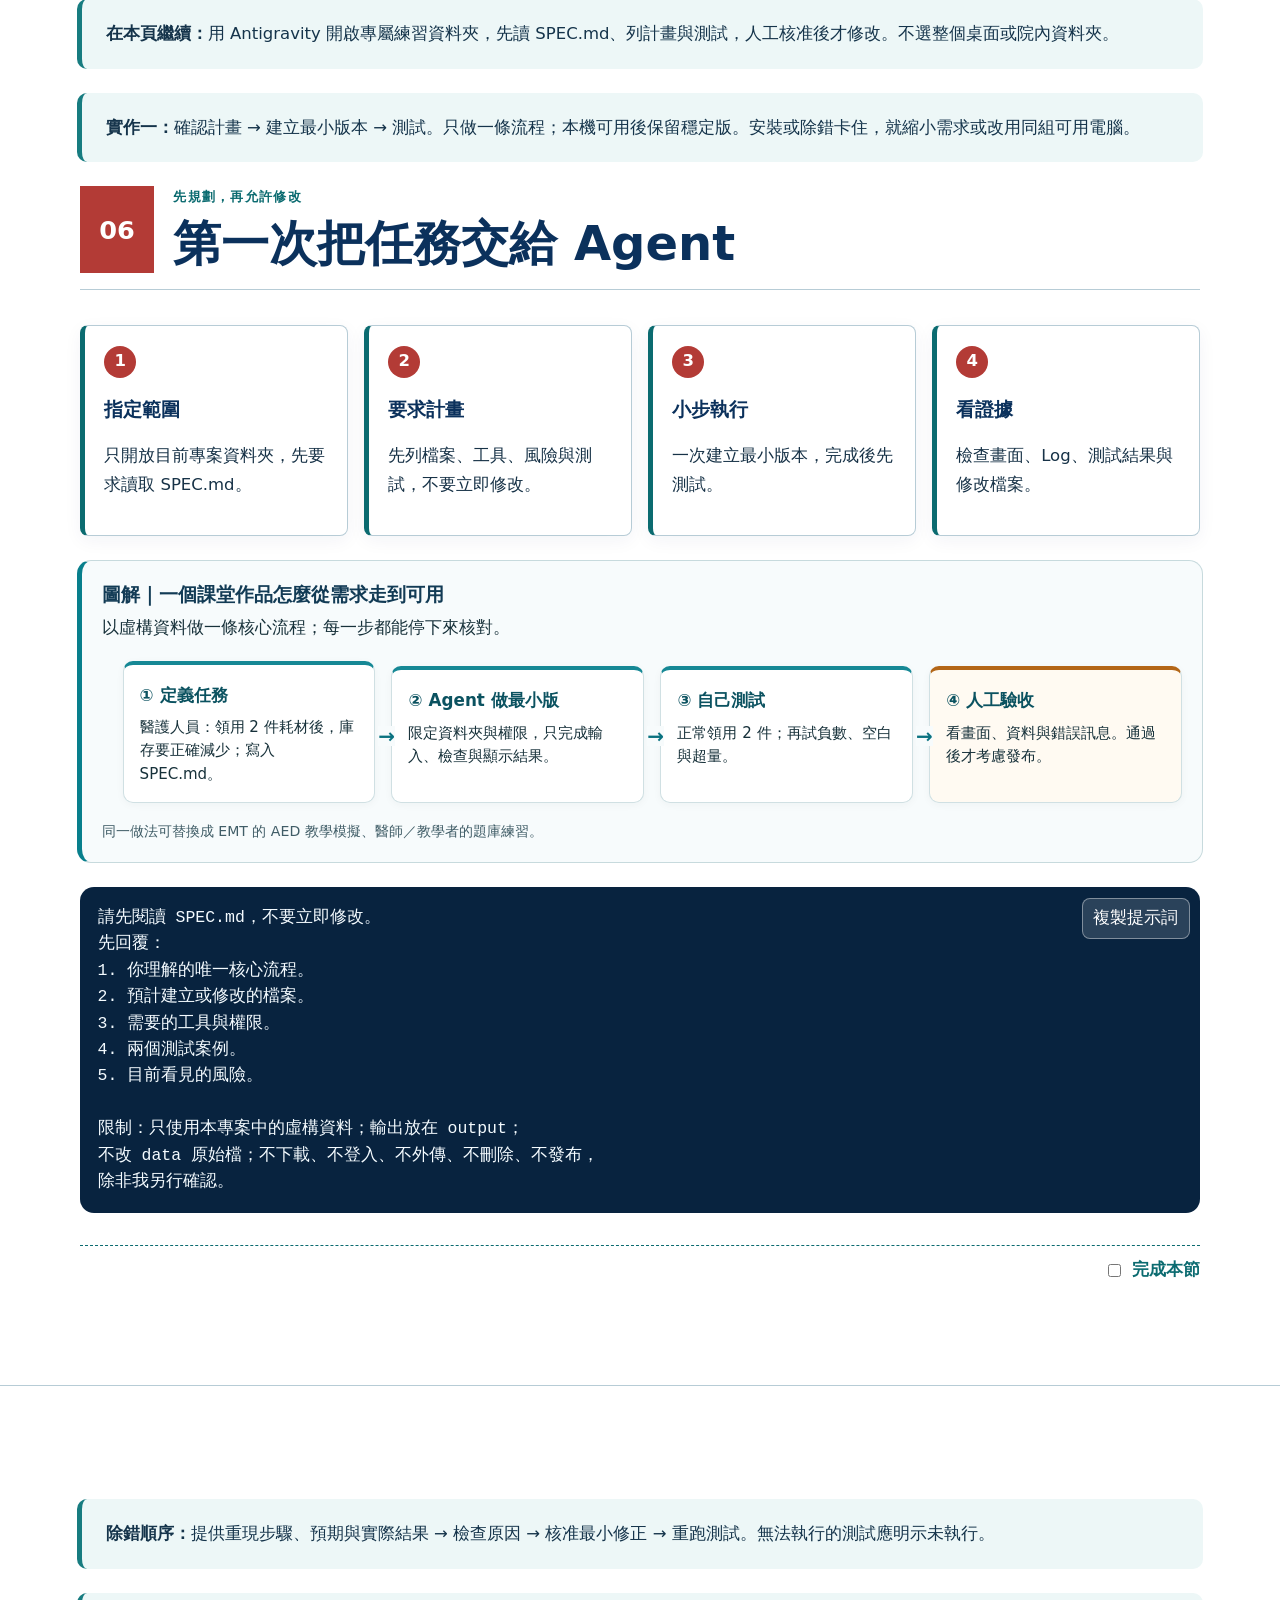
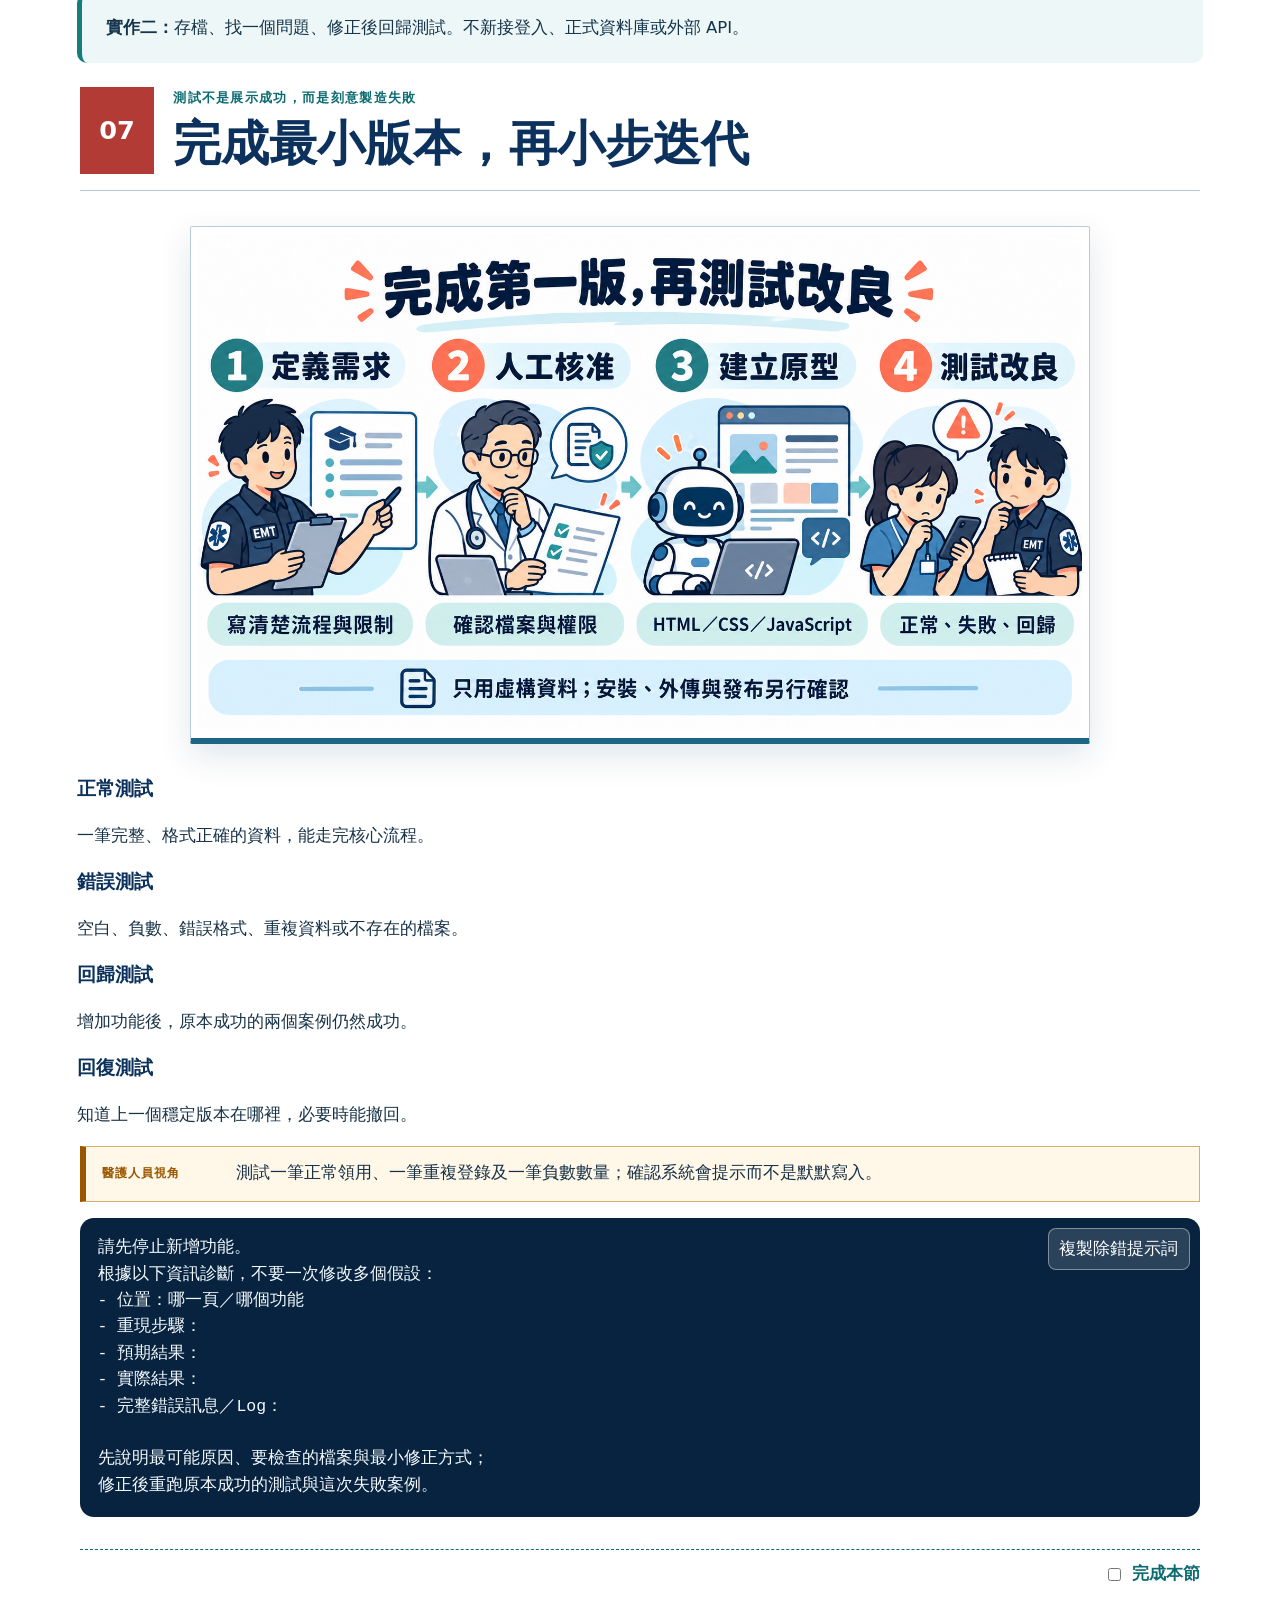
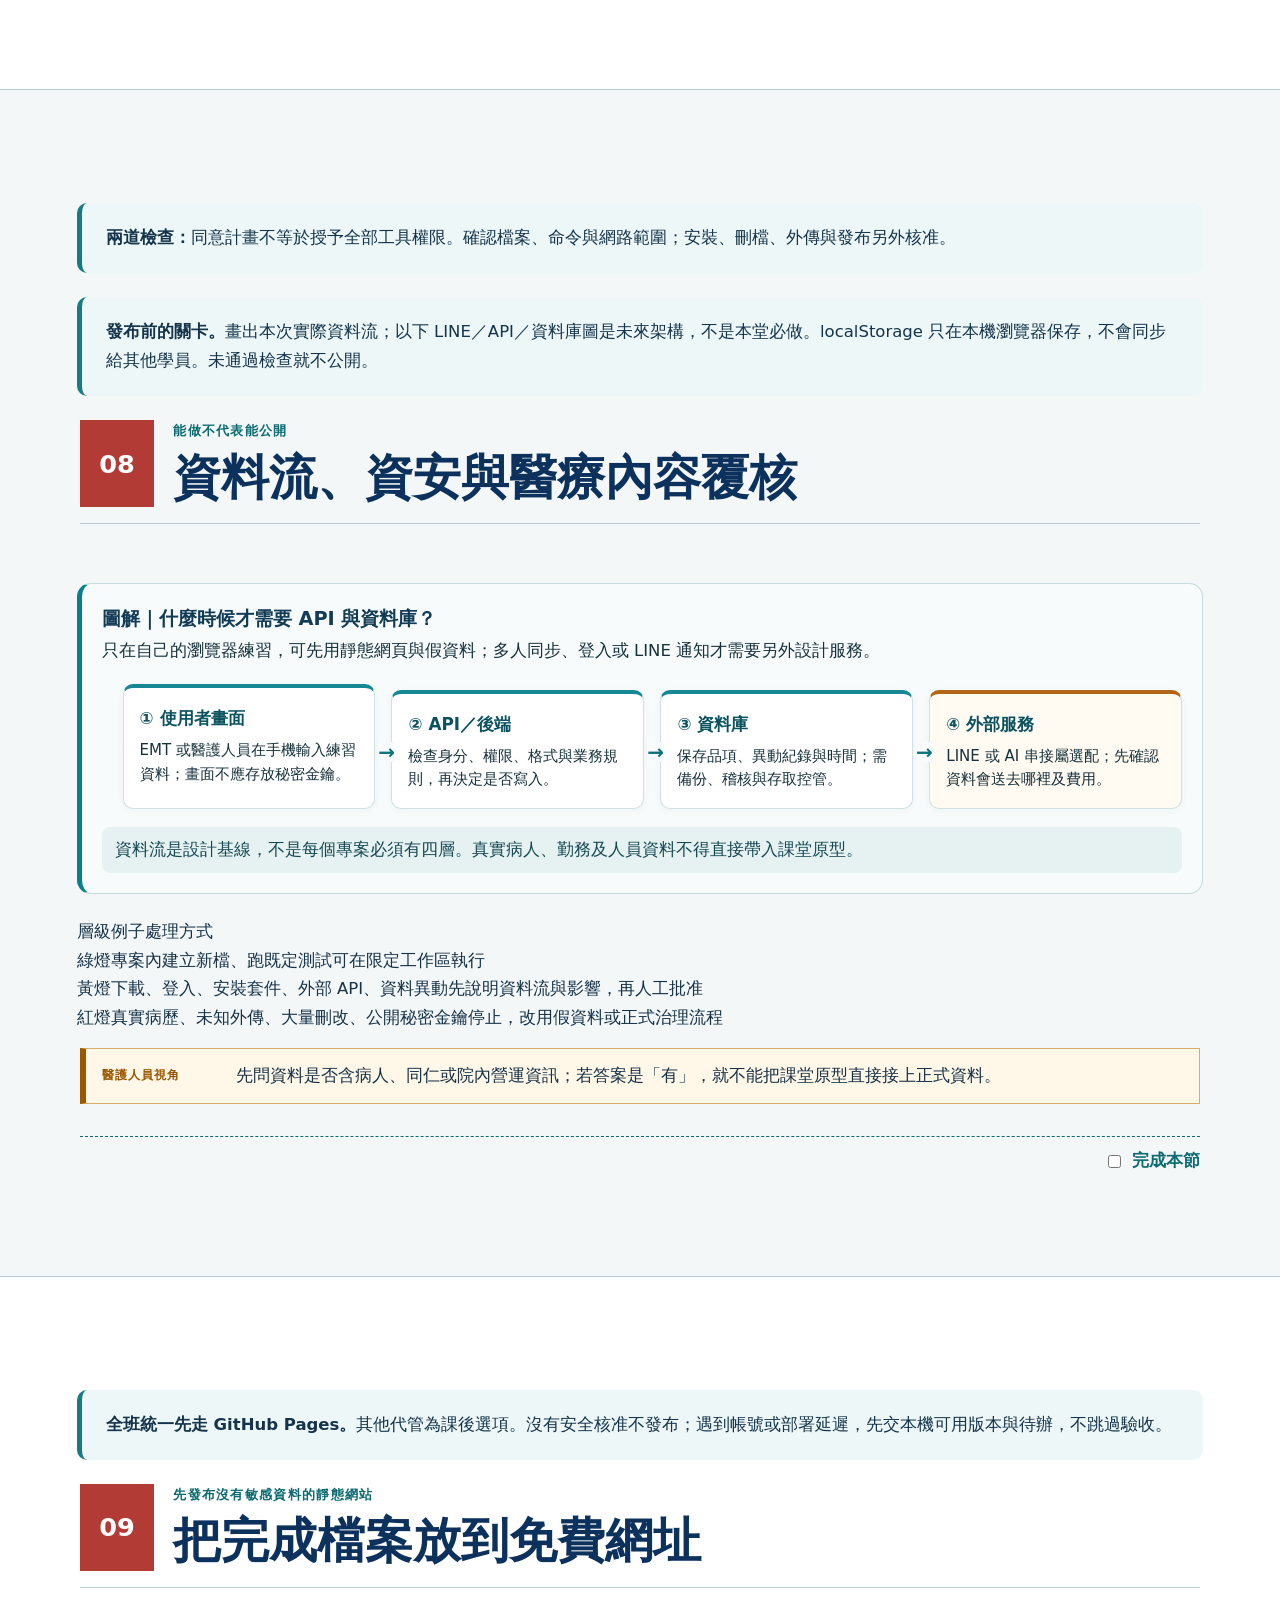
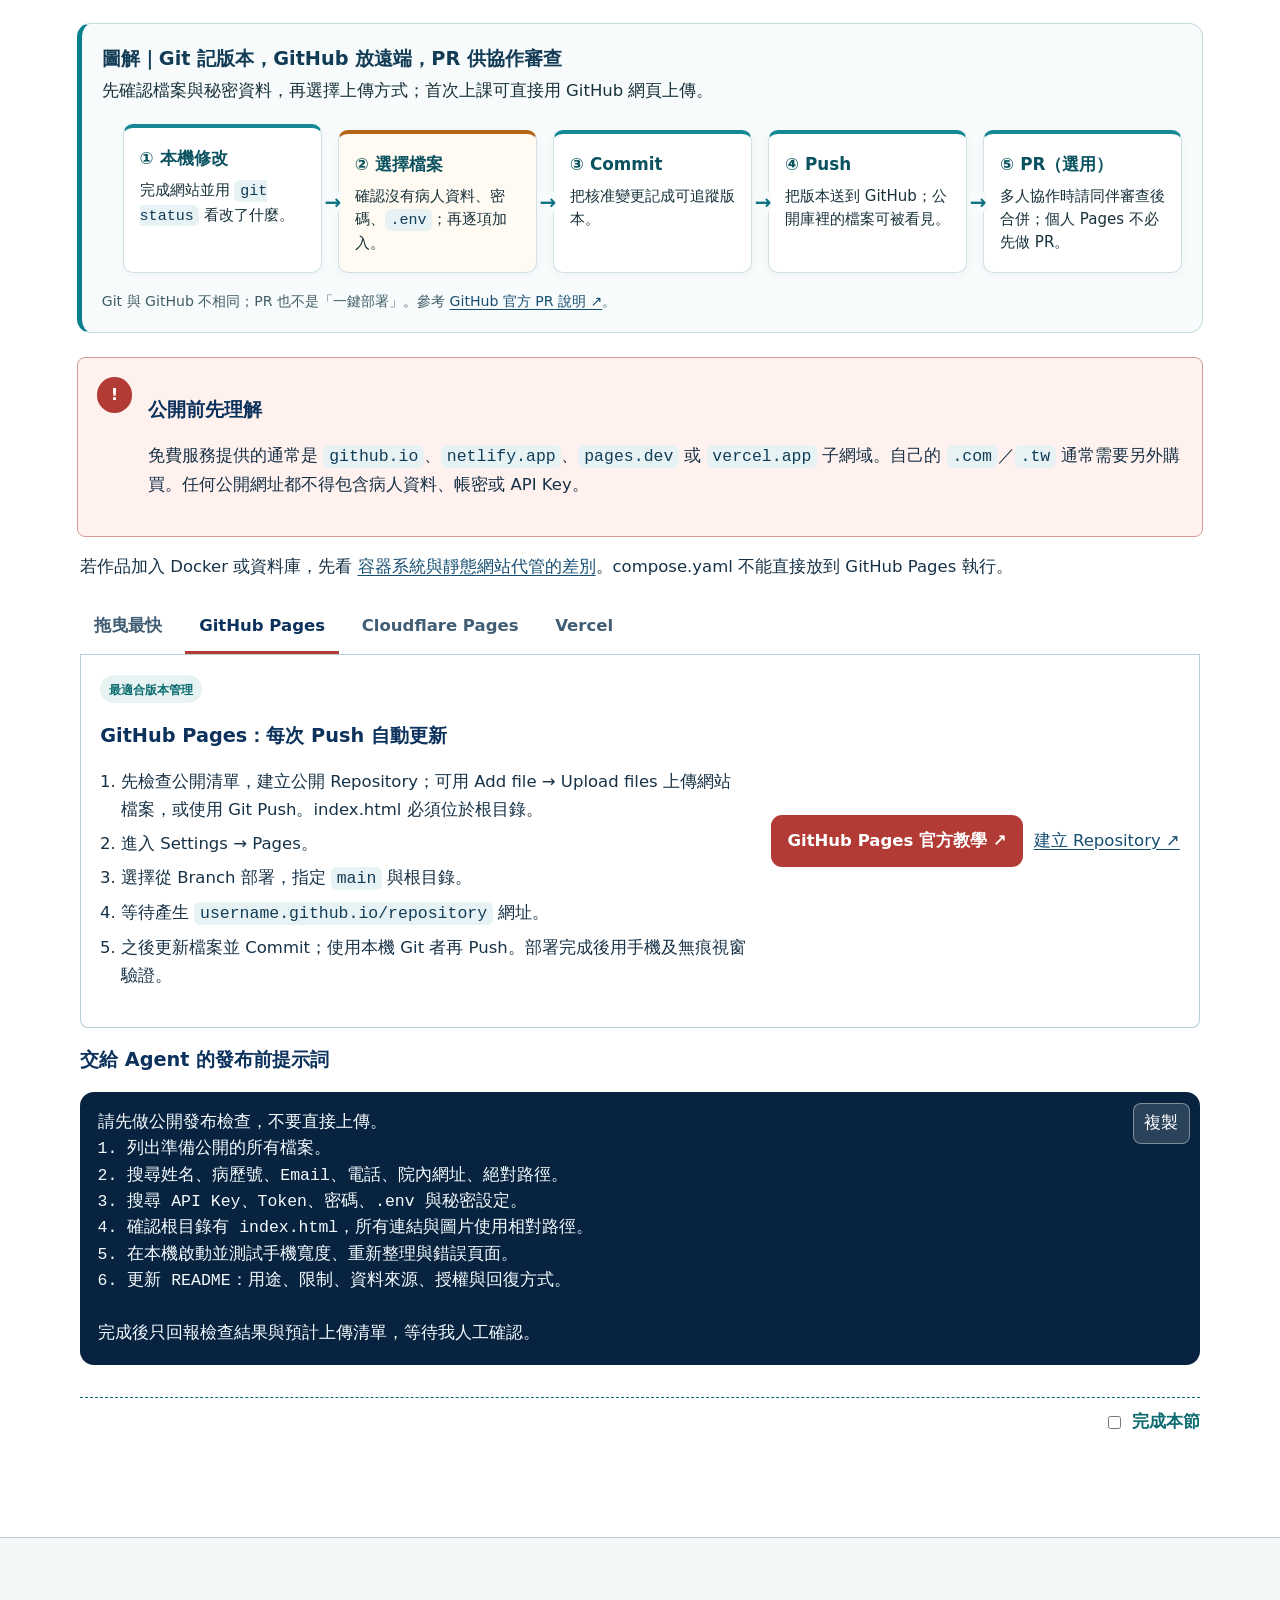
==== commit b857b70b: "Integrate glossary categories, Rules and Skills, and reviewed teaching graphics" ====
--- a/index.html
+++ b/index.html
@@ -8,6 +8,8 @@
   <link rel="icon" href="data:image/svg+xml,%3Csvg xmlns='http://www.w3.org/2000/svg' viewBox='0 0 64 64'%3E%3Crect width='64' height='64' rx='14' fill='%230b2a5b'/%3E%3Cpath d='M28 12h8v16h16v8H36v16h-8V36H12v-8h16z' fill='%2325a6a6'/%3E%3C/svg%3E">
   <link rel="stylesheet" href="styles.css">
   <link rel="stylesheet" href="assets/learning-diagrams.css">
+  <link rel="stylesheet" href="assets/knowledge-map.css">
+  <link rel="stylesheet" href="assets/integrated-terms.css">
   <script defer src="app.js"></script>
 </head>
 <body>
@@ -28,7 +30,7 @@
   <div class="page-shell" id="top">
     <aside class="course-nav" id="courseNav" aria-label="課程章節">
       <p class="nav-title"><a href="antigravity.html">Antigravity 操作指南</a></p>
-      <p class="nav-title"><a href="knowledge-map.html">知識地圖｜名詞相互關係</a></p>
+      <p class="nav-title"><a href="#glossary">知識地圖｜名詞相互關係</a></p>
       <nav>
         <a href="#start"><span>00</span>開始學習</a>
         <a href="#prepare"><span>01</span>課前準備</a>
@@ -120,7 +122,7 @@
         </div>
       </section>
 
-      <section class="section alt" id="install"><aside class="learning-gate"><strong>操作速查：</strong><a href="antigravity-shortcuts.html">Antigravity 快捷鍵與指令</a>｜分清 App、IDE、CLI；含 Mac／Windows 對照與醫療救護練習。</aside><aside class="learning-gate"><strong>工具準備總表：</strong><a href="tools-checklist.html">Antigravity 與 Codex 必備／選配工具清單</a>，包含官方連結、案例配置與驗證方式。<a href="downloads/Antigravity與Codex_工具安裝清單_20260924_1749.md" download>下載 .md</a>。</aside><aside class="learning-gate"><strong>Antigravity 主路線：</strong><a href="antigravity.html#ag-1">課前完成 Antigravity 安裝與版本確認</a>。完成後回到本節。</aside>
+      <section class="section alt" id="install"><aside class="learning-gate"><strong>操作速查：</strong><a href="antigravity-shortcuts.html">Antigravity 快捷鍵與指令</a>｜分清 App、IDE、CLI；含 Mac／Windows 對照與醫療救護練習。</aside><aside class="learning-gate"><strong>工具準備總表：</strong><a href="tools-checklist.html">Antigravity 與 Codex 必備／選配工具清單</a>，包含官方連結、案例配置與驗證方式。<a href="downloads/Antigravity與Codex_工具安裝清單_20260924_1749.md" download>下載 .md</a>。</aside><aside class="learning-gate"><strong>先確認環境：</strong>開啟 Antigravity，完成登入、確認版本與用量，並用練習資料夾做一次簡短測試。純靜態網頁不必先安裝所有語言工具。</aside>
 <aside class="learning-gate"><strong>主路線：</strong>Antigravity、瀏覽器、練習資料夾；發布由每組一位使用 GitHub 帳號。先確認能產出與開啟靜態 HTML。Python、Node.js、Docker 不是全部必裝。</aside>
         <div class="section-heading">
           <span class="section-number">02</span>
@@ -186,7 +188,7 @@
           <article><span>教學者</span><strong>題庫／回饋／課程</strong><p>把學習目標、形成性評量與改善資料一起設計。</p></article>
         </div>
         <aside class="role-lens"><span data-role-slot="label">醫護人員視角</span><p data-role-slot="project">優先選「耗材管理」：以班別、領用、效期與交班查核為核心；先用虛構試算表，不連院內系統。</p></aside>
-        <figure class="lesson-image"><img src="assets/ppt-ems-roadmap.png" alt="EMS 從通報、派遣、現場、後送到教育與整備的 AI 應用概念地圖" loading="lazy"><figcaption>簡報的 EMS 應用地圖供選題參考。這堂課仍只選題庫、AED 訓練或耗材管理其中一條；圖中其他項目不是已上線系統或即時醫療建議。</figcaption></figure>
+        <figure class="lesson-image"><img src="assets/ppt-ems-roadmap.png" alt="EMS 從通報、派遣、現場、後送到教育與整備的 AI 應用概念地圖" loading="lazy"><figcaption>EMS 應用構想供選題參考，並非新版簡報頁面的逐頁截圖。這堂課仍只選題庫、AED 訓練或耗材管理其中一條；圖中其他項目不是已上線系統或即時醫療建議。</figcaption></figure>
         <p>題庫來源整理可接續 <a href="docker-compose-firecrawl.html#unit-4">Firecrawl 單頁擷取與人工覆核練習</a>；需要讓各組使用一致的網站環境，可接續 <a href="docker-compose-firecrawl.html#unit-3">Docker Compose 本機操作</a>。</p>
         <div class="project-grid">
           <article class="project-card green">
@@ -205,63 +207,69 @@
             <p class="mini">接 LINE、帳號或正式資料庫前，先畫資料流與人工停止點。</p>
           </article>
         </div>
-        <figure class="lesson-image compact ppt-aed-visual"><img src="assets/ppt-aed-simulator.png" alt="AED 教學模擬器與生理監測介面的概念圖" loading="lazy"><figcaption>簡報中的裝置概念圖，僅用於討論訓練介面；實作流程須由合格講師覆核，不代表真實 AED 操作指引。</figcaption></figure>
-      </section>
-
-      <section class="section" id="mental-model">
-        <div class="section-heading">
-          <span class="section-number">04</span>
-          <div><p class="eyebrow">先分清誰提供能力、誰執行、誰管理</p><h2>Model、Agent、Harness 與 App</h2></div>
-        </div>
-        <figure class="lesson-image"><img src="assets/01-model-agent-harness.png" alt="Model、Agent、Harness 與 App 的差異圖"><figcaption>Harness 不一定出現在畫面上，卻決定 Agent 能看什麼、做什麼，以及如何驗證。</figcaption></figure>
-        <div class="concept-grid">
-          <article><span class="concept-no coral-bg">1</span><h3>Model／LLM</h3><p>提供語言、推理與產生內容的能力，像大腦；可能答錯，本身不等於會操作檔案。</p></article>
-          <article><span class="concept-no orange-bg">2</span><h3>Agent</h3><p>根據目標選下一步並呼叫工具，像執行勤務的人。</p></article>
-          <article><span class="concept-no teal-bg">3</span><h3>Harness</h3><p>管理 Context、工具、權限、測試、Log、停止與回復，像勤務規範與督導系統。</p></article>
-          <article><span class="concept-no navy-bg">4</span><h3>App</h3><p>最後給使用者操作的介面，還包含資料流、帳號、紀錄與維護。</p></article>
-        </div>
-        <div class="callout"><strong>一句記法：</strong>Agent 做事；Harness 讓它可控、可查、可停。</div>
-        <figure class="lesson-image compact"><img src="assets/02-agent-loop.png" alt="Agent 在 Harness 內進行 Plan、Act、Observe、Adjust 循環"></figure>
-
-        <div id="glossary" class="glossary-block">
-          <div class="callout"><strong>想把名詞串起來？</strong>到 <a href="knowledge-map.html">知識地圖</a>，看 AI／Agent／Skills／MCP、API／資料庫、版本／部署與 App 之間的關係；每一區都可展開閱讀醫療救護例子。</div>
-          <div class="glossary-head"><div><p class="eyebrow">遇到陌生詞先查這裡</p><h3>AI Agent 專有名詞</h3></div><input id="glossarySearch" type="search" placeholder="搜尋：Harness、Git、RAG…" aria-label="搜尋專有名詞"></div>
-          <div class="filter-row" role="group" aria-label="詞彙分類">
-            <button class="filter-button active" data-filter="all" type="button">全部</button>
-            <button class="filter-button" data-filter="core" type="button">核心</button>
-            <button class="filter-button" data-filter="code" type="button">程式</button>
-            <button class="filter-button" data-filter="data" type="button">資料</button>
-            <button class="filter-button" data-filter="safety" type="button">安全</button>
-          </div>
-          <div class="glossary-grid">
-            <details data-term="Docker 容器 Container Image 映像檔 Dockerfile" data-category="code"><summary>Docker／Container／Image</summary><p>Docker 管理容器執行環境。Image 是程式與依賴的打包範本，Container 是執行中的環境。Dockerfile 描述建置步驟。<a href="docker-compose-firecrawl.html#unit-2">看訓練箱比喻與名詞對照</a>。</p></details>
-            <details data-term="Docker Compose compose.yaml YAML 服務 Volume Port" data-category="code data"><summary>Docker Compose</summary><p>用 compose.yaml 定義服務、網路與儲存，再用 docker compose 指令啟停。Docker Desktop 已包含 Compose。<a href="docker-compose-firecrawl.html#unit-3">動手啟動本機網站</a>。</p></details>
-            <details data-term="Firecrawl 爬蟲 網頁擷取 Search Scrape Crawl Map" data-category="data"><summary>Firecrawl</summary><p>搜尋或擷取公開網頁，整理成 Markdown 等資料供人與 AI 使用。內容完整性、授權與官方答案需人工核對。<a href="docker-compose-firecrawl.html#unit-4">看單頁擷取練習</a>。</p></details>
-            <details data-term="LLM Model 大型語言模型 大腦" data-category="core"><summary>LLM／Model</summary><p>理解與產生文字、程式或多媒體內容的模型。提供能力，不等於完整工作流程。</p></details>
-            <details data-term="Agent 代理 行動 工具" data-category="core"><summary>Agent</summary><p>在目標下規劃步驟、使用工具、觀察結果並持續修正的系統角色。</p></details>
-            <details data-term="Harness 框架 執行層 權限 Log 測試" data-category="core safety"><summary>Harness</summary><p>包圍 Agent 的執行與控制層，負責 Context、工具、權限、記憶、測試、Log、停止、回復與完成判定。</p></details>
-            <details data-term="Context 脈絡 上下文 工作區" data-category="core"><summary>Context</summary><p>Agent 目前看得到的需求、檔案、對話、規則與工具結果。重要決定應寫入 Markdown，不只留在長對話裡。</p></details>
-            <details data-term="Token 額度 文字單位" data-category="core"><summary>Token</summary><p>模型處理文字的計量單位。重複貼大量資料會增加成本並稀釋重點。</p></details>
-            <details data-term="Prompt 提示詞 指令" data-category="core"><summary>Prompt</summary><p>交給模型的任務說明。好 Prompt 應寫清楚使用者、輸入、輸出、限制與完成條件。</p></details>
-            <details data-term="Markdown md README SPEC" data-category="code"><summary>Markdown／.md</summary><p>人與 Agent 都容易閱讀的純文字格式，適合保存 SPEC、README、安全規則與交接紀錄。</p></details>
-            <details data-term="Git Repository Repo Commit 版本" data-category="code"><summary>Git／Repository／Commit</summary><p>Git 保存版本；Repository 是專案版本庫；Commit 是一次可追蹤、可回復的變更紀錄。</p></details>
-            <details data-term="PR Pull Request 程式碼審查 合併" data-category="code"><summary>PR／Pull Request</summary><p>提出「請檢查這些變更，再決定要不要合併」的協作請求。個人網站發布不一定需要 PR；多人協作時可讓同伴先審查。</p></details>
-            <details data-term="API 串接 介面" data-category="code data"><summary>API</summary><p>讓兩套系統以明確格式交換資料的介面。串接前要確認驗證、權限、錯誤處理與費用。</p></details>
-            <details data-term="SQL 資料庫 查詢 SELECT UPDATE" data-category="data code"><summary>SQL</summary><p>查詢與更新關聯式資料庫的語言。耗材管理先想清楚品項、數量、異動與權限；真正連資料庫時再學 SELECT、條件查詢與安全更新。</p></details>
-            <details data-term="MCP Model Context Protocol 工具" data-category="code"><summary>MCP</summary><p>讓 AI 應用以一致方式連接工具與資料來源的協定；安裝前仍要審查可讀寫範圍。</p></details>
-            <details data-term="RAG 檢索 增強 生成 向量搜尋" data-category="data"><summary>RAG</summary><p>先從核准資料找依據，再交給模型整理回答；來源品質與引用仍需人工確認。</p></details>
-            <details data-term="Database 資料庫 Sheet 試算表" data-category="data"><summary>Database／資料庫</summary><p>保存結構化資料與異動紀錄。課堂原型先用 CSV 或試算表，正式使用才評估帳號、權限、備份與稽核。</p></details>
-            <details data-term="Log 紀錄 軌跡 Audit" data-category="data safety"><summary>Log</summary><p>記錄輸入、操作時間、結果與錯誤，讓問題可以重現、追查和改善。</p></details>
-            <details data-term="Sandbox 沙箱 隔離" data-category="safety"><summary>Sandbox</summary><p>限制程式或 Agent 能接觸的檔案、命令與網路範圍，降低錯誤的影響半徑。</p></details>
-            <details data-term="Human in the Loop HITL 人工核准" data-category="safety"><summary>Human in the Loop</summary><p>在人機流程中預先設計必須由人檢查或批准的節點，不是出事後才補簽名。</p></details>
-          </div>
-        </div>
-      </section>
-
-      <section class="section alt" id="workspace"><aside class="learning-gate"><strong>Antigravity 主路線：</strong><a href="antigravity.html#ag-3">Project、SPEC.md 與計畫審核</a>。完成後回到本節。</aside>
+        <figure class="lesson-image compact ppt-aed-visual"><img src="assets/ppt-aed-simulator.png" alt="AED 教學模擬器與生理監測介面的概念圖" loading="lazy"><figcaption>與新版簡報設備模擬主題對照的概念圖，僅用於討論訓練介面；實作流程須由合格講師覆核，不代表真實 AED 操作指引。</figcaption></figure>
+      </section>
+
+      <section class="section" id="mental-model"><div class="section-heading"><span class="section-number">04</span><div><p class="eyebrow">名詞不用分頁找，先看它們一起做什麼</p><h2>AI 名詞、圖解與相互關係</h2></div></div><p>從你提出需求，到 Agent 使用模型與工具完成作品，再到資料保存與發布：這些名詞描述不同層次，不是一份全部都要安裝的清單。展開一組，就能同時看定義、關聯與醫療救護例子。</p><div id="glossary" class="glossary-block knowledge-map integrated-terms"><div class="glossary-head"><div><p class="eyebrow">同一處查定義、看關係、看醫療救護例子</p><h3>名詞與關聯總覽</h3></div><input id="glossarySearch" type="search" placeholder="搜尋：UI、UX、CLI、Rules、Skill…" aria-label="搜尋名詞與關係"></div><div class="filter-row" role="group" aria-label="詞彙分類"><button class="filter-button active" data-filter="all" type="button">全部</button><button class="filter-button" data-filter="core" type="button">AI 核心</button><button class="filter-button" data-filter="code" type="button">開發與發布</button><button class="filter-button" data-filter="data" type="button">資料</button><button class="filter-button" data-filter="workflow" type="button">規則與流程</button><button class="filter-button" data-filter="design" type="button">介面與體驗</button><button class="filter-button" data-filter="safety" type="button">安全與驗證</button></div><p id="term-search-status" aria-live="polite"></p><div class="table-scroll"><table><caption>本次新增與整理的名詞分類</caption><thead><tr><th>名詞</th><th>主要分類</th><th>關聯</th></tr></thead><tbody><tr><td>UI 使用者介面</td><td>介面與體驗</td><td>包含 GUI、CLI 等操作形式</td></tr><tr><td>UX 使用者體驗</td><td>介面與體驗</td><td>涵蓋使用流程、回饋、可及性與整體感受</td></tr><tr><td>CLI 命令列介面</td><td>開發與發布</td><td>UI 的一種，以文字命令操作工具</td></tr><tr><td>Rules 規則</td><td>規則與流程</td><td>約定 AI 的行為與限制</td></tr><tr><td>Skill 技能</td><td>規則與流程</td><td>提供可重用的方法與資源</td></tr></tbody></table></div><p class="case-note"><strong>依用途分類：</strong>AI 核心＝模型、Agent 與分工；資料＝提示詞、上下文與資料處理；開發與發布＝網站實作、CLI、版本與交付；介面與體驗＝UI、UX 與互動設計；規則與流程＝Rules、Skill 與任務交代；安全與驗證＝測試、紀錄、權限與人工覆核。同一組涉及多種用途時，可出現在多個分類。</p><p class="map-legend"><strong>讀圖方式：</strong>包含＝分類；使用＝組合；箭頭＝資料或任務方向。Rules 是行為準則，Skill 是可重用方法，Prompt 交代本次任務；Tool 提供操作能力，MCP 是連接協定。</p><details class="term-group" data-term="AI ML Deep Learning Transformer LLM Token Attention Training Inference" data-category="core" id="terms-model"><summary>AI 與模型｜包含與架構的關係</summary><div class="term-group-content">
+<figure class="relation-map"><div class="nested">AI 人工智慧 <small>讓電腦完成辨識、預測、生成等任務</small><div class="nested">ML 機器學習 <small>從資料學習規律，是 AI 的一類方法</small><div class="nested">Deep Learning 深度學習 <small>以多層神經網路學習表示</small><div class="node">許多現代 LLM 大型語言模型<br><small>常採用 Transformer 架構</small></div></div></div></div><figcaption>這是常見 LLM 的定位示意。AI 也包含規則式系統；生成式 AI 還包括影像、音訊等，不只 LLM。</figcaption></figure>
+<figure class="ai-poster"><img src="assets/knowledge-posters/model-20260930.jpg" alt="AI 包含機器學習、深度學習與常見 LLM；訓練調整參數，推論處理新輸入。" width="1536" height="1024" loading="lazy" decoding="async"><figcaption><strong>AI 分類與訓練／推論</strong> · 圖中的包含關係用於定位許多現代 LLM，不代表所有 AI 都採用神經網路。 · AI 生成概念示意，請搭配本節定義閱讀。</figcaption></figure>
+<div class="concept-grid"><article class="term-explanation"><h4>Transformer、LLM、聊天介面有何不同？</h4><p>Transformer 是神經網路架構；LLM 是大型語言模型；聊天介面是讓人使用模型的產品介面。架構、模型、產品是不同層次。模型能寫出程式，不表示它已執行並驗證程式。</p></article><article class="term-explanation"><h4>訓練 Training 與推論 Inference</h4><p>訓練會透過資料調整模型參數；推論是用已訓練的模型處理新輸入。醫師貼一段虛構病例請模型整理，是推論；把文件交給聊天工具，不代表當場重新訓練了模型。</p></article><article class="term-explanation"><h4>Token 與 Attention</h4><p>Token 是模型處理的片段，不固定等於一個中文字或英文單字。Attention 讓不同位置的資訊彼此參照；流暢輸出仍可能包含錯誤，不能當成事實查證。</p></article></div>
+<p class="case-note">教學者的應用：先理解模型能產生草稿，再由自己核對內容與教學目標。無須先學會注意力公式才能開始寫程式。</p><div class="concept-grid"></div></div></details>
+<details class="term-group" data-term="Agent Harness Skill Tool MCP API" data-category="core code safety" id="terms-agent"><summary>Agent 與工具｜誰執行、誰管理、怎麼連接</summary><div class="term-group-content">
+<figure class="relation-map"><div class="frame"><b>Harness：管理上下文、工具權限、執行紀錄與停止條件</b><div class="relationship"><div class="node">Agent<br><small>規劃 → 行動 → 觀察 → 調整</small></div><span class="connector">使用</span><div class="node">Model 模型<br><small>理解需求、產生下一步</small></div></div><div class="concept-grid"><div class="node">Skills<br><small>提供可重用流程與資源</small></div><div class="node">Tools 工具<br><small>讀檔、測試、搜尋等實際操作</small></div><div class="node">MCP<br><small>連接工具與資料的一種標準協定</small></div></div></div><figcaption>Harness 是常用架構概念，產品邊界可能不同。Agent 可以直接呼叫工具，也可以經由 MCP 連接；工具背後可能再呼叫 API。</figcaption></figure>
+<figure class="ai-poster"><img src="assets/knowledge-posters/agent-20260930.jpg" alt="Harness 管理執行，Model 提供能力，Skills 提供流程；工具可經 MCP 連接 API。" width="1536" height="1024" loading="lazy" decoding="async"><figcaption><strong>Agent 與模型、流程、工具</strong> · AI 生成概念示意，請搭配本節定義閱讀。</figcaption></figure>
+<div class="concept-grid"><article class="term-explanation"><h4>Prompt 與 Skill：一次交代，還是重複使用？</h4><p>Prompt 描述這次任務。Skill 把重複工作整理成指令與資源，例如「先核對題目來源，再分開保存官方答案與 AI 解析」。Skill 可包含 SKILL.md、腳本及範本；各產品支援方式需確認。</p></article><article class="term-explanation"><h4>MCP 與 API：兩者可以一起用</h4><p>API 是程式功能的介面；MCP 是 AI 應用與外部工具、資料互通的標準協定。例如 Agent 經 MCP 使用擷取工具，工具再呼叫 Firecrawl API。加入 MCP 不會自動取得所有權限。</p></article><article class="term-explanation"><h4>Sandbox 與 Harness</h4><p>Sandbox 限制可接觸的環境；Harness 涵蓋更廣的執行管理。Agent 在允許的範圍內仍可能改檔、跑命令或連網。先看目前工作區與工具權限，才知道影響範圍。</p></article></div>
+<p class="case-note">教官的應用：Agent 建立 AED 模擬介面；Skill 提供固定教材流程；瀏覽器工具測試按鈕；Harness 留下測試與修改紀錄。醫療步驟仍以核准教材為依據。</p><p class="source-note">Rules 與 Skill 的完整對照、同一題庫案例與權限限制，見下方「規則與流程」組。</p><div class="concept-grid"></div></div></details>
+<details class="term-group" data-term="Rules Rule 規則 行為準則 Skill Skills 技能 工作流程 SOP Prompt 提示詞" data-category="workflow core safety" id="terms-rules-skill"><summary>規則與流程｜Rules 設定行為準則，Skill 提供可重用方法</summary><div class="term-group-content">
+<div class="concept-grid">
+<article class="term-explanation" id="term-rules"><h4>Rules｜規則與行為準則</h4><p>交代 AI 在適用範圍內應遵守的做法、限制與偏好。例如「使用繁體中文」「只使用虛構資料」「未核准不得改動題目答案」。適用範圍可能是個人、專案或特定檔案，依產品設定決定，不代表寫下就永遠生效。</p><p><strong>分類：</strong>規則與流程 → 協作準則。重點是「這個範圍內，做事要遵守什麼？」</p><p><strong>醫療救護例子：</strong>題庫專案的 Rules 指定保留來源、區分核准答案與 AI 解析，公開前由教學者確認授權與內容。</p></article>
+<article class="term-explanation" id="term-skill"><h4>Skill／Skills｜可重用技能與工作方法</h4><p>把一類任務的操作方法、檢查步驟與所需資源整理成可重用單元，可包含指令文件、範本、腳本及參考資料。由使用者選用，或依工具支援方式在合適任務中載入；不保證安裝後自動執行，也不等於模型重新受訓。</p><p><strong>分類：</strong>規則與流程 → 任務方法與資源。重點是「遇到這類任務，如何有步驟地完成？」</p><p><strong>醫療救護例子：</strong>「題庫匯入 Skill」依序檢查來源、整理題幹與選項、標示缺漏、保留核准答案，再輸出指定格式；來源或答案不確定時交由人確認。</p></article>
+<article class="term-explanation"><h4>Prompt｜這一次的任務交代</h4><p>描述這次要完成什麼、輸入在哪裡、輸出格式與驗收條件。可以要求依照適用 Rules，並選用相關 Skill，但不是每次都要重貼整套工作方法。</p><p><strong>同一案例：</strong>「請把這三題虛構練習題整理成核准的 JSON 格式，先列出計畫與缺漏，暫不修改檔案。」</p></article>
+</div>
+<div class="table-scroll"><table><caption>Rules 與 Skill 的差異</caption><thead><tr><th scope="col">比較面向</th><th scope="col">Rules</th><th scope="col">Skill</th></tr></thead><tbody>
+<tr><th scope="row">主要用途</th><td>約定行為、限制與偏好</td><td>提供完成某類任務的方法與資源</td></tr>
+<tr><th scope="row">常見內容</th><td>資料限制、書寫格式、需人工核准的事項</td><td>步驟、檢查清單、範本、腳本、參考文件</td></tr>
+<tr><th scope="row">何時適用</th><td>依設定的範圍、條件與載入方式</td><td>該技能被選用或符合工具的觸發條件時</td></tr>
+<tr><th scope="row">題庫例子</th><td>不得自行修改核准答案</td><td>如何轉換題庫格式、檢查缺題與重複題</td></tr>
+<tr><th scope="row">共同限制</th><td colspan="2">都是協作指引，不能保證 AI 正確，也不會自動授予工具權限。醫療內容仍需專業覆核。</td></tr>
+</tbody></table></div>
+<figure class="relation-map"><div class="node">Prompt：這次要整理三題虛構題目</div><div class="branch-label">Agent 先確認適用規則與方法</div><div class="concept-grid"><div class="node">Rules<br><small>保留來源、答案不得擅改、發布前人工核准</small></div><div class="node">Skill<br><small>依步驟匯入、檢查缺漏、輸出 JSON</small></div><div class="node">Tools<br><small>在允許範圍內讀檔、轉換與測試</small></div></div><figcaption>Harness 管理載入的上下文、工具與執行；實際檔案、網路與命令限制還要靠權限及 Sandbox。規則文字不能代替技術限制。</figcaption></figure>
+<p class="case-note"><strong>怎麼選？</strong>經常要遵守的協作準則放 Rules；反覆出現的任務方法整理成 Skill；這次的目標與素材寫在 Prompt。兩者可以重疊，Skill 內也能有任務專用規則；不必為了使用 Rules 就先建立 Skill。實際檔名、載入優先順序與支援格式依使用工具而異。</p>
+<p class="source-note">本節比較通用概念，不代表某產品的固定設定路徑。載入第三方 Skill 前，先閱讀內容、確認來源與檔案／網路操作，使用假資料及最低必要權限測試。</p>
+</div></details>
+
+<details class="term-group" data-term="Context Prompt RAG Embedding Token Markdown SPEC README" data-category="core data" id="terms-context"><summary>提示詞與資料｜資訊如何進入模型</summary><div class="term-group-content">
+<figure class="relation-map"><div class="relationship"><div class="node">核准文件庫</div><span class="connector">檢索相關片段 →</span><div class="node">Context 本次上下文<br><small>需求＋對話＋檔案片段＋工具結果</small></div><span class="connector">供模型生成 →</span><div class="node">回答＋來源</div></div><figcaption>這是一種 RAG 流程；檢索可用關鍵字、向量或混合方式，不是每次 AI 回答都會使用 RAG。</figcaption></figure>
+<figure class="ai-poster"><img src="assets/knowledge-posters/context-20260930.jpg" alt="核准文件經檢索進入 Context；Memory 需取回相關內容；模型依上下文生成回答。" width="1536" height="1024" loading="lazy" decoding="async"><figcaption><strong>資料如何進入模型</strong> · AI 生成概念示意，請搭配本節定義閱讀。圖中分詞與編號為概念示意，依模型可能不同。</figcaption></figure>
+<div class="concept-grid"><article class="term-explanation"><h4>Context 與 Memory</h4><p>Context 是當下送給模型的工作資料。Memory 是跨次保存的資訊機制，例如偏好或專案紀錄；要被取回、加入本次上下文，模型才可能使用。把重要決定寫進 README 或 SPEC.md，比假設聊天永遠記得更可靠。</p></article><article class="term-explanation"><h4>Embedding 與向量資料庫</h4><p>Embedding 把文字等資料表示成數字向量，方便比較相似性；向量資料庫可保存並搜尋這些向量。相似不代表正確，也不代表文件版本有效。小型題庫可以先用主題標籤或關鍵字搜尋。</p></article><article class="term-explanation"><h4>Firecrawl、RAG 與訓練</h4><p>Firecrawl 取得網頁內容；RAG 在回答時取用資料；模型訓練調整參數。三者做的事不同。取得官方網頁後，仍要核對日期、擷取缺漏與適用範圍。</p></article><article class="term-explanation"><h4>Token、上下文容量、額度與帳單</h4><p>Token 是處理單位；上下文容量是一次能容納的範圍；使用額度與帳單是產品的計量規則。縮短或清空對話不會退回已消耗額度。省用量可先限定檔案與問題，保留必要錯誤證據和測試。</p></article></div>
+<p class="case-note">醫師的應用：針對虛構病例，從核准教學文件找相關段落，再比較自己的推理與 AI 草稿；保留來源，回查原文。</p><div class="concept-grid"></div></div></details>
+<details class="term-group" data-term="Frontend Backend API HTTP JSON SQL Database CRUD Firecrawl Cache Redis Storage" data-category="code data" id="terms-web"><summary>網站與資料｜畫面、後端與儲存怎麼配合</summary><div class="term-group-content">
+<figure class="relation-map"><div class="relationship"><div class="node">前端<br><small>HTML 結構／CSS 樣式／JavaScript 互動</small></div><span class="connector">HTTP 請求 →<br>← 回應，常用 JSON</span><div class="node">後端 API<br><small>驗證身分、權限與數量規則</small></div><span class="connector">讀寫 ↔</span><div class="node">資料庫<br><small>關聯式資料庫常用 SQL</small></div></div><p class="map-caption">後端也可依需求連接 LINE、AI 或其他服務；這些是分支，不必先通過資料庫。純靜態練習可以只有前端。</p></figure>
+<figure class="ai-poster"><img src="assets/knowledge-posters/web-20260930.jpg" alt="虛構耗材領用經前端、後端 API 與資料庫；HTTP 傳請求回應，JSON 是格式，SQL 操作資料。" width="1536" height="1024" loading="lazy" decoding="async"><figcaption><strong>一筆耗材領用的資料流</strong> · 全端延伸架構；本課靜態原型未建立後端、資料庫或 LINE 通知。 · AI 生成概念示意，請搭配本節定義閱讀。</figcaption></figure>
+<div class="concept-grid"><article class="term-explanation"><h4>API、HTTP、JSON 各負責什麼？</h4><p>API 定義可用功能；HTTP 是常見網路溝通協定；JSON 是常見資料格式。JSON 不是資料庫，也不是所有 API 都必須使用它。</p><p>耗材例子：GET 讀取品項；POST 提交領用。伺服器回傳結果，畫面再更新。HTTP 狀態碼 200 常表示成功、400 表示請求問題、401 表示缺少有效驗證、403 表示拒絕存取、500 表示伺服器錯誤。</p></article><article class="term-explanation"><h4>資料庫與 SQL</h4><p>資料庫保存資料；SQL 是操作關聯式資料庫的語言。先分清「品項表」與「領用異動表」，再考慮查詢語法。例如 SELECT 查詢、WHERE 篩選、JOIN 連接資料、GROUP BY 彙整。</p><p>多人同時領用時，需要讓檢查與扣庫存一致完成，通常涉及交易 Transaction。只在畫面上減數字，不能解決多人同步。</p></article><article class="term-explanation"><h4>localStorage、試算表與正式資料庫</h4><p>localStorage 保存在目前瀏覽器與網站來源下，不是跨裝置同步。試算表方便整理，但多人寫入、權限、稽核和一致性需另外設計。資料庫也不會自動讓系統安全，仍需設定存取與備份。</p></article><article class="term-explanation"><h4>登入、授權、快取與檔案儲存</h4><p>Authentication 確認「你是誰」；Authorization 決定「你能做什麼」。Cache 快取常保存可重用結果；Object Storage 適合圖片、影片等檔案。這些服務依需求加入，不是初版的必備配備。</p></article></div>
+<p class="case-note">醫護人員的應用：介面接收領用數量；後端確認權限與庫存；資料庫保存異動。學員應能說明資料存在哪裡，以及重整畫面後會不會保留。</p><p class="case-note">想把名詞變成操作？閱讀 React × Apps Script × Sheets 的全端架設流程，依序驗證畫面、後端、資料與發布。本頁仍是概念圖，不代表已建好這套後端。</p><div class="concept-grid"><article class="term-explanation"><h4>Firecrawl</h4><p>搜尋或擷取公開網頁，整理成 Markdown 等資料供人與 AI 使用。內容完整性、授權與官方答案需人工核對。看單頁擷取練習。</p></article><article class="term-explanation"><h4>SQL</h4><p>查詢與更新關聯式資料庫的語言。耗材管理先想清楚品項、數量、異動與權限；真正連資料庫時再學 SELECT、條件查詢與安全更新。</p></article></div></div></details>
+<details class="term-group" data-term="CLI Command-Line Interface 命令列介面 終端機 Shell Terminal Python Node.js pip npm Git GitHub PR Branch Commit Merge" data-category="code design" id="terms-development"><summary>開發與版本｜從檔案到可追蹤的變更</summary><div class="term-group-content">
+<figure class="relation-map"><div class="relationship"><div class="node">編輯器／Agent<br><small>修改專案檔案</small></div><span class="connector">執行與檢查 →</span><div class="node">執行環境<br><small>瀏覽器、Node.js 或 Python</small></div><span class="connector">通過後留版本 →</span><div class="node">Git commit</div><span class="connector">push →</span><div class="node">GitHub 遠端庫</div></div><figcaption>PR 是提議合併變更的審查流程，可搭配分支使用；Push 到 GitHub 不代表網站已部署。</figcaption></figure>
+<figure class="ai-poster"><img src="assets/knowledge-posters/development-20260930.jpg" alt="編輯器修改檔案、終端機輸入命令；確認可用後選擇檔案、Commit、Push 至 GitHub。" width="1536" height="1024" loading="lazy" decoding="async"><figcaption><strong>開發工具與版本管理</strong> · AI 生成概念示意，請搭配本節定義閱讀。</figcaption></figure>
+<div class="concept-grid"><article class="term-explanation" id="term-cli"><h4>CLI｜命令列介面</h4><p><strong>Command-Line Interface</strong>：透過輸入文字命令來操作程式的介面，例如查詢版本、啟動專案或執行測試。CLI 是操作方式，不是某一個特定軟體，也不是 AI 模型。</p><p><strong>練習例子：</strong>在終端機輸入 <code>git status</code>，查看練習專案有哪些檔案改動；需先安裝 Git 並位於版本庫中。使用 CLI 不必背完所有命令，先理解指令用途與目前所在資料夾。</p><p><strong>分類：</strong>開發與發布 → 工具操作介面。CLI 也是使用者介面的一種，與圖形介面的按鈕操作方式不同。</p></article><article class="term-explanation"><h4>終端機與 Shell</h4><p>終端機提供文字輸入與輸出的視窗；Shell（命令殼層）解讀命令並啟動程式，例如 zsh 或 Bash；CLI 則是工具提供的文字命令操作介面。三者常一起使用，但不是同義詞。</p></article><article class="term-explanation"><h4>Python、Node.js、pip、npm</h4><p>Python 可執行 Python 程式；Node.js 讓 JavaScript 在瀏覽器之外執行；pip 與 npm 常用來管理各自生態的套件。純 HTML/CSS/JavaScript 網站可以直接用瀏覽器，不需要為了「使用 AI」全部安裝。</p></article><article class="term-explanation"><h4>Git 與 GitHub</h4><p>Git 是版本控制工具，Commit 記錄本機版本；GitHub 是提供遠端版本庫與協作功能的平台。Branch 分支用於隔開工作；PR 提出審查；Merge 將變更合併。Pull 會取得並整合遠端變更，可能需要處理衝突。</p></article><article class="term-explanation"><h4>除錯與版本如何配合？</h4><p>先記錄可重現步驟與預期／實際差異，再找根因、做小修正、重跑測試並提交。不要把「AI 說修好了」當作測試證據；保留可回查的穩定版本。</p></article></div><p class="case-note">EMT 的應用：修改 AED 模擬按鈕前保留版本；修好連按造成的跳步後，重測正常操作和重新開始。</p><div class="concept-grid"><article class="term-explanation"><h4>Markdown／.md</h4><p>人與 Agent 都容易閱讀的純文字格式，適合保存 SPEC、README、安全規則與交接紀錄。</p></article></div></div></details>
+<details class="term-group" data-term="Docker Compose Container Image PWA App Capacitor Swift SwiftUI Domain DNS HTTPS CI/CD" data-category="code data" id="terms-delivery"><summary>發布與交付｜網站、容器與 App 是不同選項</summary><div class="term-group-content">
+<figure class="relation-map"><div class="node">同一個需求：讓學員在手機練習題目</div><div class="branch-label">依使用情境選擇交付方式 ↓</div><div class="concept-grid"><div class="node">響應式網站<br><small>瀏覽器開網址，適應不同螢幕</small></div><div class="node">PWA<br><small>Web 技術加上安裝、離線等設計</small></div><div class="node">封裝式／原生 App<br><small>平台專案、裝置功能與商店流程</small></div></div><figcaption>這些是選項，不是必須逐級升級的階梯；PWA 的功能依平台、瀏覽器與實作而異。</figcaption></figure>
+<figure class="ai-poster"><img src="assets/knowledge-posters/delivery-20260930.jpg" alt="依需求選擇響應式網站、PWA 或 App；網域、代管、Docker 與 Compose 各自負責不同工作。" width="1536" height="1024" loading="lazy" decoding="async"><figcaption><strong>作品的交付方式</strong> · AI 生成概念示意，請搭配本節定義閱讀。</figcaption></figure>
+<div class="concept-grid"><article class="term-explanation"><h4>Capacitor 與 Swift／SwiftUI</h4><p>Capacitor 可把 Web 專案帶進原生平台，並透過外掛使用裝置功能；Swift 是程式語言，SwiftUI 是 Apple 平台介面框架。封裝或原生 App 都需要平台測試與發布流程，不是改副檔名就能上架。</p></article><article class="term-explanation"><h4>Docker、Image、Container、Compose</h4><p>Image 是打包範本；Container 是依映像執行的環境；Compose 描述多服務如何配置。它們協助一致地執行程式，不能取代程式本身、資料庫設計或網站代管。進入 Docker 與 Firecrawl 補充。</p></article><article class="term-explanation"><h4>GitHub Pages、伺服器、網域與 HTTPS</h4><p>靜態代管供應 HTML、CSS、JavaScript；自訂後端需支援相應執行環境的服務。網域是名稱，DNS 幫忙解析名稱，HTTPS 保護傳輸。買了網域仍需要網站代管；上傳 compose.yaml 到 Pages 不會啟動容器。</p></article><article class="term-explanation"><h4>CI/CD、部署與維護</h4><p>CI 可自動檢查整合後的程式；CD 可協助交付或部署。成功建置不代表醫療內容已覆核。部署後還要用實際網址確認功能、圖片與手機操作，並保留更新和回復方式。</p></article></div><p class="case-note">教學者的應用：先分享可在手機開啟的題庫網站；確定有離線需求再設計 PWA，需要更深入裝置功能時再評估 App。</p><p class="source-note">參考：MDN：PWA、Capacitor 文件。</p><div class="concept-grid"></div></div></details>
+<details class="term-group" data-term="UI UX User Interface User Experience 使用者介面 使用者體驗 GUI 圖形介面 設計" data-category="design" id="terms-interface"><summary>介面與體驗｜UI 看操作介面，UX 看整體使用感受</summary><div class="term-group-content"><div class="concept-grid"><article class="term-explanation" id="term-ui"><h4>UI｜使用者介面</h4><p><strong>User Interface</strong>：人與系統互動的介面。在網站中，常見的 UI 包括按鈕、表單、文字、顏色、圖示與版面排列，不只是裝飾或美化。</p><p><strong>練習例子：</strong>耗材網站的「領用」按鈕是否夠大、數量欄位是否標出單位、錯誤文字是否清楚可讀。</p><p><strong>分類：</strong>介面與體驗 → 介面呈現與控制。GUI 是圖形使用者介面；CLI 是命令列介面，兩者都是 UI 的形式。</p></article><article class="term-explanation" id="term-ux"><h4>UX｜使用者體驗</h4><p><strong>User Experience</strong>：使用者在使用產品前、使用中與使用後的整體感受與經驗，包括是否容易理解、能否順利完成任務、等待與出錯時是否得到協助，以及是否信任結果。</p><p><strong>練習例子：</strong>學員能否順利選題、作答、看懂錯誤原因，再回到錯題複習；領用人員輸入錯誤數量後，能否保留已填資料並輕鬆修正。</p><p><strong>分類：</strong>介面與體驗 → 使用流程與整體感受。UX 不只等於操作步驟，也包含速度、可及性、回饋與使用情境。</p></article><article class="term-explanation"><h4>UI、UX、CLI 怎麼分？</h4><p><strong>UI</strong> 問「透過什麼介面操作？」；<strong>UX</strong> 問「整個任務是否好理解、好完成？」；<strong>CLI</strong> 是「用文字命令操作」的 UI 形式。漂亮的畫面不保證好用；命令列工具也需要清楚提示、合理預設與錯誤復原，才能有良好 UX。</p></article></div><p class="case-note">給 AI 的需求例子：「請把領用按鈕與數量單位標示清楚（UI）；送出前確認品項及數量，失敗時保留輸入並告訴我如何修正（UX）。」</p></div></details>
+<details class="term-group" data-term="UI UX QA Debug Test Log Analytics Sandbox HITL Human in the Loop" data-category="safety data code" id="terms-quality"><summary>設計與安全｜可用、可查、可控才算完成</summary><div class="term-group-content">
+<figure class="relation-map"><div class="relationship"><div class="node">使用情境<br><small>誰、在哪裡、做什麼</small></div><span class="connector">決定 →</span><div class="node">UX 操作流程<br><small>步驟、回饋、錯誤與復原</small></div><span class="connector">透過介面呈現 →</span><div class="node">UI 視覺與控制<br><small>字體、按鈕、顏色與排列</small></div></div><p class="map-caption">設計系統維持元件一致；測試與使用者回饋檢查這套設計是否真的可用。</p></figure>
+<figure class="ai-poster"><img src="assets/knowledge-posters/quality_20261013_2235.png" alt="從使用情境到 UX、UI、測試回饋的循環；設計系統、Log 與 Analytics 各有角色。" width="1536" height="1024" loading="lazy" decoding="async"><figcaption><strong>UI／UX 與品質循環</strong> · 教室內的介面練習，不是現場急救處置流程。 · AI 生成概念示意，請搭配本節定義閱讀。</figcaption></figure>
+<div class="concept-grid"><article class="term-explanation"><h4>怎麼把設計需求說給 AI？</h4><p>比「做漂亮一點」更具體的說法是：「使用者是操作訓練機的 EMT，手機直向使用；主要操作一步可見，按鈕有文字標籤，錯誤時說明原因與恢復方法。請先展示流程與畫面草圖。」</p></article><article class="term-explanation"><h4>QA、測試與 Debug</h4><p>QA 是維持品質的做法；測試提供實際行為的證據；Debug 找出並修正原因。用正常、錯誤、邊界與回歸案例測試，再由學員實際操作。自動測試通過與醫療內容正確，是不同的驗證工作。</p></article><article class="term-explanation"><h4>Log、Analytics 與回饋</h4><p>Log 協助追查事件；Analytics 彙整使用行為；回饋說明使用者的感受和困難。雷達圖能呈現練習面向，仍應顯示題數、來源和時間，不能用一次少量作答就斷言專業能力。</p></article></div><p class="case-note">教官的應用：觀察學員是否找得到「重新開始」；醫師／教學者再確認案例內容。介面方便與內容可信，都要各自驗證。</p><div class="concept-grid"><article class="term-explanation"><h4>Sandbox</h4><p>限制程式或 Agent 能接觸的檔案、命令與網路範圍，降低錯誤的影響半徑。</p></article><article class="term-explanation"><h4>Human in the Loop</h4><p>在人機流程中預先設計必須由人檢查或批准的節點，不是出事後才補簽名。</p></article></div></div></details>
+<details class="term-group" data-term="Workflow Agent Team Multi-Agent Subagent" data-category="core safety" id="terms-team"><summary>多 Agent｜分工、整合與人工驗收</summary><div class="term-group-content">
+<figure class="relation-map"><div class="node">人提出目標與完成條件</div><div class="branch-label">協調者拆分可獨立工作 ↓</div><div class="concept-grid"><div class="node">資料整理 Agent<br><small>回傳來源與缺漏</small></div><div class="node">開發 Agent<br><small>回傳檔案與操作方式</small></div><div class="node">測試 Agent<br><small>回傳測試與失敗證據</small></div></div><div class="branch-label">整合、處理衝突、共同驗證 ↓</div><div class="node">人確認成果適用性</div><figcaption>多 Agent 可並行也可依序工作；分工增加協調與成本，不保證更快或更準。</figcaption></figure>
+<figure class="ai-poster"><img src="assets/knowledge-posters/team-20260930.jpg" alt="人定義目標，協調者拆分給資料、開發、測試 Agent，整合後由人確認成果適用性。" width="1536" height="1024" loading="lazy" decoding="async"><figcaption><strong>多 Agent 分工與人工驗收</strong> · AI 生成概念示意，請搭配本節定義閱讀。</figcaption></figure>
+<div class="concept-grid"><article class="term-explanation"><h4>Workflow 與 Agent</h4><p>Workflow 偏向預先定義的步驟；Agent 可依觀察選擇下一步。實務上常混合使用，例如固定「取得資料 → 核對 → 匯入」流程，其中由 Agent 協助整理缺漏。</p></article><article class="term-explanation"><h4>什麼時候值得分工？</h4><p>工作可明確拆開、各自有輸入輸出與驗收方式時較適合，例如一個做題庫格式檢查，一個測試介面。只改一段文字通常不值得成立一個團隊。</p></article><article class="term-explanation"><h4>多一位 AI 審查就可靠了嗎？</h4><p>不同 Agent 仍可能共享同樣錯誤。審查要提出來源、測試和可重現證據；模型數量不能替代醫療專業覆核。</p></article></div><div class="concept-grid"></div></div></details><div class="callout"><strong>把名詞放回自己的作品：</strong>AI 協助開發，不代表成品必須呼叫 AI API。GitHub 保存程式碼，不代表使用者輸入已存進資料庫。測試通過，不代表醫療內容已被專業覆核。</div></div></section>
+
+<section class="section alt" id="workspace"><aside class="learning-gate"><strong>在本頁繼續：</strong>用 Antigravity 開啟專屬練習資料夾，先讀 SPEC.md、列計畫與測試，人工核准後才修改。不選整個桌面或院內資料夾。</aside>
 <aside class="learning-gate"><strong>先定義成功。</strong>寫出核心流程、禁止事項、一個正常案例與一個失敗案例。先看<a href="#test">測試方法</a>，此時只寫預期結果，不必先做出程式。</aside>
         <div class="section-heading"><span class="section-number">05</span><div><p class="eyebrow">先建立安全工作桌，再開始對話</p><h2>專案資料夾與 SPEC.md</h2></div></div>
-        <figure class="lesson-image compact"><img src="assets/03-workspace.png" alt="專案資料夾、Markdown 與 Token 示意"></figure>
+
         <div class="two-column code-layout">
           <div>
             <h3>建議資料夾</h3>
@@ -303,7 +311,7 @@
         </div>
       </section>
 
-      <section class="section" id="first-run"><aside class="learning-gate"><strong>Antigravity 主路線：</strong><a href="antigravity.html#ag-3">開啟 Antigravity 專案與核心流程教學</a>。完成後回到本節。</aside>
+      <section class="section" id="first-run"><aside class="learning-gate"><strong>在本頁繼續：</strong>用 Antigravity 開啟專屬練習資料夾，先讀 SPEC.md、列計畫與測試，人工核准後才修改。不選整個桌面或院內資料夾。</aside>
 <aside class="learning-gate"><strong>實作一：</strong>確認計畫 → 建立最小版本 → 測試。只做一條流程；本機可用後保留穩定版。安裝或除錯卡住，就縮小需求或改用同組可用電腦。</aside>
         <div class="section-heading"><span class="section-number">06</span><div><p class="eyebrow">先規劃，再允許修改</p><h2>第一次把任務交給 Agent</h2></div></div>
         <div class="steps">
@@ -326,10 +334,10 @@
 除非我另行確認。</code></pre></div>
       </section>
 
-      <section class="section" id="test"><aside class="learning-gate"><strong>Antigravity 主路線：</strong><a href="antigravity.html#ag-6">用 Antigravity 重現問題與進行最小修正</a>。完成後回到本節。</aside>
+      <section class="section" id="test"><aside class="learning-gate"><strong>除錯順序：</strong>提供重現步驟、預期與實際結果 → 檢查原因 → 核准最小修正 → 重跑測試。無法執行的測試應明示未執行。</aside>
 <aside class="learning-gate"><strong>實作二：</strong>存檔、找一個問題、修正後回歸測試。不新接登入、正式資料庫或外部 API。</aside>
         <div class="section-heading"><span class="section-number">07</span><div><p class="eyebrow">測試不是展示成功，而是刻意製造失敗</p><h2>完成最小版本，再小步迭代</h2></div></div>
-        <figure class="lesson-image compact"><img src="assets/05-mvp.png" alt="Plan Files Run Test 的最小版本流程"></figure>
+        <figure class="lesson-image compact"><img src="assets/practice-workflow_20261013_2235.png" alt="定義需求、人工核准、建立原型與測試改良的四步驟；只用虛構資料"></figure>
         <div class="test-grid">
           <article><h3>正常測試</h3><p>一筆完整、格式正確的資料，能走完核心流程。</p></article>
           <article><h3>錯誤測試</h3><p>空白、負數、錯誤格式、重複資料或不存在的檔案。</p></article>
@@ -349,12 +357,12 @@
 修正後重跑原本成功的測試與這次失敗案例。</code></pre></div>
       </section>
 
-      <section class="section alt" id="security"><aside class="learning-gate"><strong>Antigravity 主路線：</strong><a href="antigravity.html#ag-4">分清計畫審核、工具權限與 sandbox</a>。完成後回到本節。</aside>
+      <section class="section alt" id="security"><aside class="learning-gate"><strong>兩道檢查：</strong>同意計畫不等於授予全部工具權限。確認檔案、命令與網路範圍；安裝、刪檔、外傳與發布另外核准。</aside>
 <aside class="learning-gate"><strong>發布前的關卡。</strong>畫出本次實際資料流；以下 LINE／API／資料庫圖是未來架構，不是本堂必做。localStorage 只在本機瀏覽器保存，不會同步給其他學員。未通過檢查就不公開。</aside>
         <div class="section-heading"><span class="section-number">08</span><div><p class="eyebrow">能做不代表能公開</p><h2>資料流、資安與醫療內容覆核</h2></div></div>
         <div class="image-pair">
-          <figure class="lesson-image compact"><img src="assets/07-dataflow.png" alt="LINE、Webhook、API、試算表、資料庫與 AI 資料流"></figure>
-          <figure class="lesson-image compact"><img src="assets/08-security.png" alt="個資、外部傳輸、供應鏈、輸出驗證、過度代理與醫療覆核六道防線"></figure>
+
+
         </div>
         <figure class="learning-diagram" aria-labelledby="data-diagram-title"><h3 id="data-diagram-title">圖解｜什麼時候才需要 API 與資料庫？</h3><p>只在自己的瀏覽器練習，可先用靜態網頁與假資料；多人同步、登入或 LINE 通知才需要另外設計服務。</p><ol class="diagram-track" style="--diagram-count:4"><li><b>① 使用者畫面</b><span>EMT 或醫護人員在手機輸入練習資料；畫面不應存放秘密金鑰。</span></li><li><b>② API／後端</b><span>檢查身分、權限、格式與業務規則，再決定是否寫入。</span></li><li><b>③ 資料庫</b><span>保存品項、異動紀錄與時間；需備份、稽核與存取控管。</span></li><li class="gate"><b>④ 外部服務</b><span>LINE 或 AI 串接屬選配；先確認資料會送去哪裡及費用。</span></li></ol><div class="diagram-note">資料流是設計基線，不是每個專案必須有四層。真實病人、勤務及人員資料不得直接帶入課堂原型。</div></figure>
         <div class="risk-table" role="table" aria-label="權限紅黃綠燈">
@@ -369,7 +377,7 @@
       <section class="section" id="publish">
 <aside class="learning-gate"><strong>全班統一先走 GitHub Pages。</strong>其他代管為課後選項。沒有安全核准不發布；遇到帳號或部署延遲，先交本機可用版本與待辦，不跳過驗收。</aside>
         <div class="section-heading"><span class="section-number">09</span><div><p class="eyebrow">先發布沒有敏感資料的靜態網站</p><h2>把完成檔案放到免費網址</h2></div></div>
-        <figure class="lesson-image compact"><img src="assets/06-publish.png" alt="本機、版本庫、公開頁面與正式系統的成熟度"></figure>
+
         <figure class="learning-diagram" aria-labelledby="git-diagram-title"><h3 id="git-diagram-title">圖解｜Git 記版本，GitHub 放遠端，PR 供協作審查</h3><p>先確認檔案與秘密資料，再選擇上傳方式；首次上課可直接用 GitHub 網頁上傳。</p><ol class="diagram-track" style="--diagram-count:5"><li><b>① 本機修改</b><span>完成網站並用 <code>git status</code> 看改了什麼。</span></li><li class="gate"><b>② 選擇檔案</b><span>確認沒有病人資料、密碼、<code>.env</code>；再逐項加入。</span></li><li><b>③ Commit</b><span>把核准變更記成可追蹤版本。</span></li><li><b>④ Push</b><span>把版本送到 GitHub；公開庫裡的檔案可被看見。</span></li><li><b>⑤ PR（選用）</b><span>多人協作時請同伴審查後合併；個人 Pages 不必先做 PR。</span></li></ol><figcaption>Git 與 GitHub 不相同；PR 也不是「一鍵部署」。參考 <a href="https://docs.github.com/en/pull-requests/get-started/about-pull-requests" target="_blank" rel="noopener">GitHub 官方 PR 說明 ↗</a>。</figcaption></figure>
         <aside class="warning-card publish-warning"><span class="warning-icon">!</span><div><h3>公開前先理解</h3><p>免費服務提供的通常是 <code>github.io</code>、<code>netlify.app</code>、<code>pages.dev</code> 或 <code>vercel.app</code> 子網域。自己的 <code>.com</code>／<code>.tw</code> 通常需要另外購買。任何公開網址都不得包含病人資料、帳密或 API Key。</p></div></aside>
 
@@ -413,7 +421,7 @@
       <section class="section alt" id="feedback">
 <aside class="learning-gate"><strong>回饋與展示：</strong>收一筆匿名回饋、寫一項改善；展示痛點、功能與失敗防護。</aside>
         <div class="section-heading"><span class="section-number">10</span><div><p class="eyebrow">不要只問喜不喜歡</p><h2>用 Log 與回饋改善下一版</h2></div></div>
-        <figure class="lesson-image compact"><img src="assets/ppt-quiz-feedback.png" alt="即時作答、遊戲互動與配對題的學習回饋形式" loading="lazy"><figcaption>互動方式可移植到 EMS 教學；圖中的一般知識題只是介面示例，正式練習題仍由講師核准。</figcaption></figure>
+        <figure class="lesson-image compact"><img src="assets/ppt-quiz-feedback.png" alt="即時作答、遊戲互動與配對題的學習回饋形式" loading="lazy"><figcaption>與新版簡報互動教學主題對照的介面示意；圖中的一般知識題只是介面示例，正式練習題仍由講師核准。</figcaption></figure>
         <div class="metric-grid">
           <article><strong>完成率</strong><span>是否完成核心流程</span></article>
           <article><strong>任務時間</strong><span>從開始到成功多久</span></article>
@@ -428,10 +436,10 @@
       <section class="section alt" id="tool-extension">
 <aside class="learning-gate"><strong>延伸學習：</strong>先完成核心原型，再選全端串接、環境打包或來源擷取。不是第一堂的必裝清單。</aside>
         <div class="section-heading"><span class="section-number">11</span><div><p class="eyebrow">延伸學習</p><h2>全端串接、Docker 與來源擷取</h2></div></div>
-        <article class="callout"><h3>從本機原型到輕量全端：React × Apps Script × Sheets</h3><p>跟著 12 個步驟，先定義需求與資料欄位，再驗證後端、串接前端、測試與發布。以虛構題庫帶入，補充環境變數、權限、重複提交與多人資料問題。</p><p><a class="primary-button" href="fullstack-lab.html">依序學習全端架設</a>　<a href="downloads/全端架設操作流程_20261013_1754.md" download>下載操作流程 .md</a></p><p>現有學習站保持純靜態；React 建置工作流只用於另開的練習專案。沒有資料庫需求時，不必升級架構。</p></article>
+        <article class="callout fullstack-entry"><h3>從本機原型到輕量全端：React × Apps Script × Sheets</h3><p>跟著 12 個步驟，先定義需求與資料欄位，再驗證後端、串接前端、測試與發布。以虛構題庫帶入，補充環境變數、權限、重複提交與多人資料問題。</p><p><a class="primary-button" href="fullstack-lab.html">依序學習全端架設</a>　<a href="downloads/全端架設操作流程_20261013_1754.md" download>下載操作流程 .md</a></p><p>現有學習站保持純靜態；React 建置工作流只用於另開的練習專案。沒有資料庫需求時，不必升級架構。</p></article>
         <p>想把同一版訓練網站交給各組，或把核准網頁整理成題庫草稿？先分清執行環境、服務配置與資料取得這三件事。</p>
         <div class="concept-grid">
-          <article><h3>Docker：統一執行環境</h3><p>像一套規格一致的訓練箱。Image 是打包範本，Container 是正在執行的環境。</p><a href="docker-compose-firecrawl.html#unit-2">認識 Docker 名詞</a></article>
+          <article><h3>Docker：統一執行環境</h3><p>像一套規格一致的訓練箱。Image 是打包範本，Container 是正在執行的環境。</p><a href="#terms-delivery">認識 Docker 名詞</a></article>
           <article><h3>Compose：管理整組服務</h3><p>用一份 compose.yaml 管理網站、API 與資料庫；入門先練習一個網站的啟動、Log 與停止。</p><a href="docker-compose-firecrawl.html#unit-3">安裝與本機操作</a></article>
           <article><h3>Firecrawl：整理網頁來源</h3><p>先找候選頁，取得允許使用的單頁內容，再核對來源、日期、缺漏與答案。</p><a href="docker-compose-firecrawl.html#unit-4">題庫來源整理練習</a></article>
         </div>
@@ -443,8 +451,8 @@
 <aside class="learning-gate"><strong>課後選讀。</strong>本區臨床教育框架來自使用者提供的演講整理筆記；本次未獨立核驗講者歸屬或官方標準，不據此做高風險能力判定。</aside>
         <div class="section-heading"><span class="section-number">12</span><div><p class="eyebrow">先建立人的能力，再讓 AI 協作</p><h2>臨床推理與 3D 解剖延伸</h2></div></div>
         <div class="image-pair">
-          <figure class="lesson-image compact"><img src="assets/09-reasoning.png" alt="Think、Commit、Ask AI、Review 的臨床推理流程"><figcaption>先留下自己的推理，再與 AI 比較、查證與調和。</figcaption></figure>
-          <figure class="lesson-image compact"><img src="assets/10-anatomy.png" alt="Z-Anatomy、Open Anatomy 與 AnatomyTOOL 三種開放 3D 解剖資源"><figcaption>選資源以前先定義教學任務，並逐項核對授權。</figcaption></figure>
+
+
         </div>
         <div class="callout"><strong>推理口訣：</strong>Think → Commit → Ask AI → Compare → Verify → Reconcile → Decide → Reflect。</div>
         <aside class="role-lens"><span data-role-slot="label">醫護人員視角</span><p data-role-slot="reasoning">先寫下自己的觀察、優先問題與需要回報的紅旗，再讓 AI 協助整理；AI 不取代臨床評估與通報責任。</p></aside>
--- a/styles.css
+++ b/styles.css
@@ -229,3 +229,4 @@
 .course-schedule,.learning-gate{background:#edf7f7;border-left:5px solid #177c80;color:#15344b;padding:20px 24px;margin:24px 0;border-radius:10px;line-height:1.8}.table-scroll{overflow-x:auto}.course-schedule table{width:100%;border-collapse:collapse;font-size:15px}.course-schedule th,.course-schedule td{padding:10px 12px;border-bottom:1px solid #b8cdd3;text-align:left}.course-schedule th{background:#d9ecef;color:#12344b}.course-schedule td:first-child{white-space:nowrap}.learning-gate a{color:#075b74;text-decoration:underline}
 
 .hero .eyebrow{color:#b7e9e8}.hero .hero-meta{color:#d5e4ec}.hero .hero-meta li::before{color:#b7e9e8}
+.callout.fullstack-entry{display:block}.fullstack-entry h3{margin:0 0 .75rem;color:#143b54}.fullstack-entry p{margin:.75rem 0;line-height:1.85}.fullstack-entry p:last-child{font-size:.96rem}.fullstack-entry .primary-button{display:inline-flex;max-width:100%;white-space:normal}
--- a/assets/knowledge-map.css
+++ b/assets/knowledge-map.css
@@ -0,0 +1,3 @@
+.knowledge-map{color:#183b4b}.knowledge-map p{max-width:85ch}.knowledge-map h1{margin:.4rem 0 1.2rem}.map-legend,.case-note{background:#edf5f6;border-left:4px solid #157584;padding:1rem 1.2rem;border-radius:0 10px 10px 0}.relation-map{margin:1.4rem 0;padding:1.3rem;background:#f4f8fa;border:1px solid #c9dce1;border-radius:16px}.node{padding:1rem;background:#fff;border:1px solid #bfd5dd;border-radius:10px;color:#133f54;font-weight:700;text-align:center;min-width:0}.node small,.nested small{display:block;font-size:.91rem;line-height:1.65;font-weight:400;color:#345863}.nested{border:1px solid #aac8d0;border-radius:12px;padding:1rem;background:#e6f2f3;font-weight:700}.nested .nested{margin-top:1rem;background:#f0f7f8}.nested .node{margin-top:1rem}.relationship{display:flex;align-items:center;justify-content:center;gap:.6rem}.relationship .node{flex:1}.connector{flex:0 0 auto;font-size:.85rem;color:#31596c;text-align:center;max-width:9rem}.concept-grid{display:grid;grid-template-columns:repeat(3,minmax(0,1fr));gap:1rem;margin:1rem 0}.concept-grid:has(> :nth-child(4)){grid-template-columns:repeat(2,minmax(0,1fr))}.knowledge-map details{background:#fff;border:1px solid #cadbe1;padding:1rem;border-radius:10px;margin:.7rem 0;min-width:0;align-self:start}.knowledge-map summary{font-weight:700;color:#174d65;cursor:pointer;line-height:1.6}.knowledge-map details p{font-size:.97rem;line-height:1.8}.frame{border:2px solid #238490;border-radius:12px;padding:1rem}.frame>.relationship{margin:1rem 0}.frame>b{display:block;text-align:center;margin-bottom:1rem}.relation-map figcaption,.map-caption,.source-note{font-size:.9rem;color:#3d5d6a;line-height:1.7;margin:1rem 0 0}.branch-label{text-align:center;padding:.9rem;color:#31596c}.knowledge-map a:focus-visible,.knowledge-map summary:focus-visible{outline:3px solid #bd6b18;outline-offset:4px}.knowledge-map code{overflow-wrap:anywhere}.knowledge-map footer{color:#4b6471;font-size:.9rem}@media(max-width:800px){.relationship{flex-direction:column;align-items:stretch}.connector{max-width:none;padding:.3rem}.concept-grid,.concept-grid:has(> :nth-child(4)){grid-template-columns:1fr}.relation-map{padding:1rem}.nested{padding:.8rem}.knowledge-map .site-header{position:static}}@media print{.site-header,.skip-link{display:none}.knowledge-map{padding:0}.extension-unit{break-inside:avoid}.relation-map{box-shadow:none}}
+.topic-icon{width:64px;height:64px;float:right;margin:0 0 1rem 1rem}.knowledge-map #agent .frame{background:linear-gradient(140deg,#e4f1f3,#fff)}.knowledge-map #context .relation-map{border-top:5px solid #5b789f}.knowledge-map #web .relation-map{border-top:5px solid #147988}.knowledge-map #delivery .node{border-radius:4px 18px 4px 18px}.knowledge-map #quality .relation-map{border-top:5px solid #ac7628}.knowledge-map #team .relation-map>.node{max-width:620px;margin:auto;border-width:2px}.knowledge-map #model .relation-map{max-width:760px;margin-left:auto;margin-right:auto}
+.ai-poster{margin:1.4rem 0 2rem;background:#fffdf6;border:1px solid #d8e0df;border-radius:14px;overflow:hidden}.ai-poster>a{display:block}.ai-poster img{display:block;width:100%;height:auto}.ai-poster figcaption{padding:.8rem 1rem;font-size:.9rem;color:#3d5d6a;line-height:1.7}.ai-poster figcaption a{display:inline-block;margin-left:.5rem;text-decoration:underline}.ai-poster>a:focus-visible{outline:4px solid #b56820;outline-offset:-4px}
--- a/assets/integrated-terms.css
+++ b/assets/integrated-terms.css
@@ -0,0 +1,2 @@
+.integrated-terms .term-group{margin:1rem 0;border:1px solid #b5cdd6;border-radius:14px;padding:0;overflow:hidden;background:#fff}.integrated-terms .term-group>summary{padding:1.2rem 1.4rem;font-size:1.15rem;background:#edf5f7;color:#143e55}.integrated-terms .term-group-content{padding:1rem 1.4rem}.integrated-terms .term-explanation{padding:1rem;border:1px solid #d3e1e5;border-radius:10px;background:#fff;min-width:0}.term-explanation h4{margin:.2rem 0 .7rem;color:#174d65;font-size:1.02rem}.integrated-terms .ai-poster{max-width:780px;margin:1.2rem auto}.integrated-terms .ai-poster figcaption{font-size:.85rem}.integrated-terms [hidden]{display:none!important}#term-search-status{font-size:.92rem;color:#345863}.integrated-terms .term-group:target{border:2px solid #167c87}.integrated-terms .term-group{scroll-margin-top:95px}@media(max-width:600px){.integrated-terms .term-group-content{padding:1rem}.integrated-terms .term-group>summary{padding:1rem;font-size:1rem}}
+.integrated-terms .table-scroll{max-width:100%;overflow-x:auto;margin:1rem 0}.integrated-terms table{width:100%;border-collapse:collapse;min-width:530px;background:#fff}.integrated-terms th,.integrated-terms td{padding:.8rem 1rem;border:1px solid #c6d9df;text-align:left;vertical-align:top}.integrated-terms thead th{background:#edf5f7;color:#143e55}.integrated-terms caption{font-weight:700;text-align:left;padding:.6rem 0;color:#174d65}
